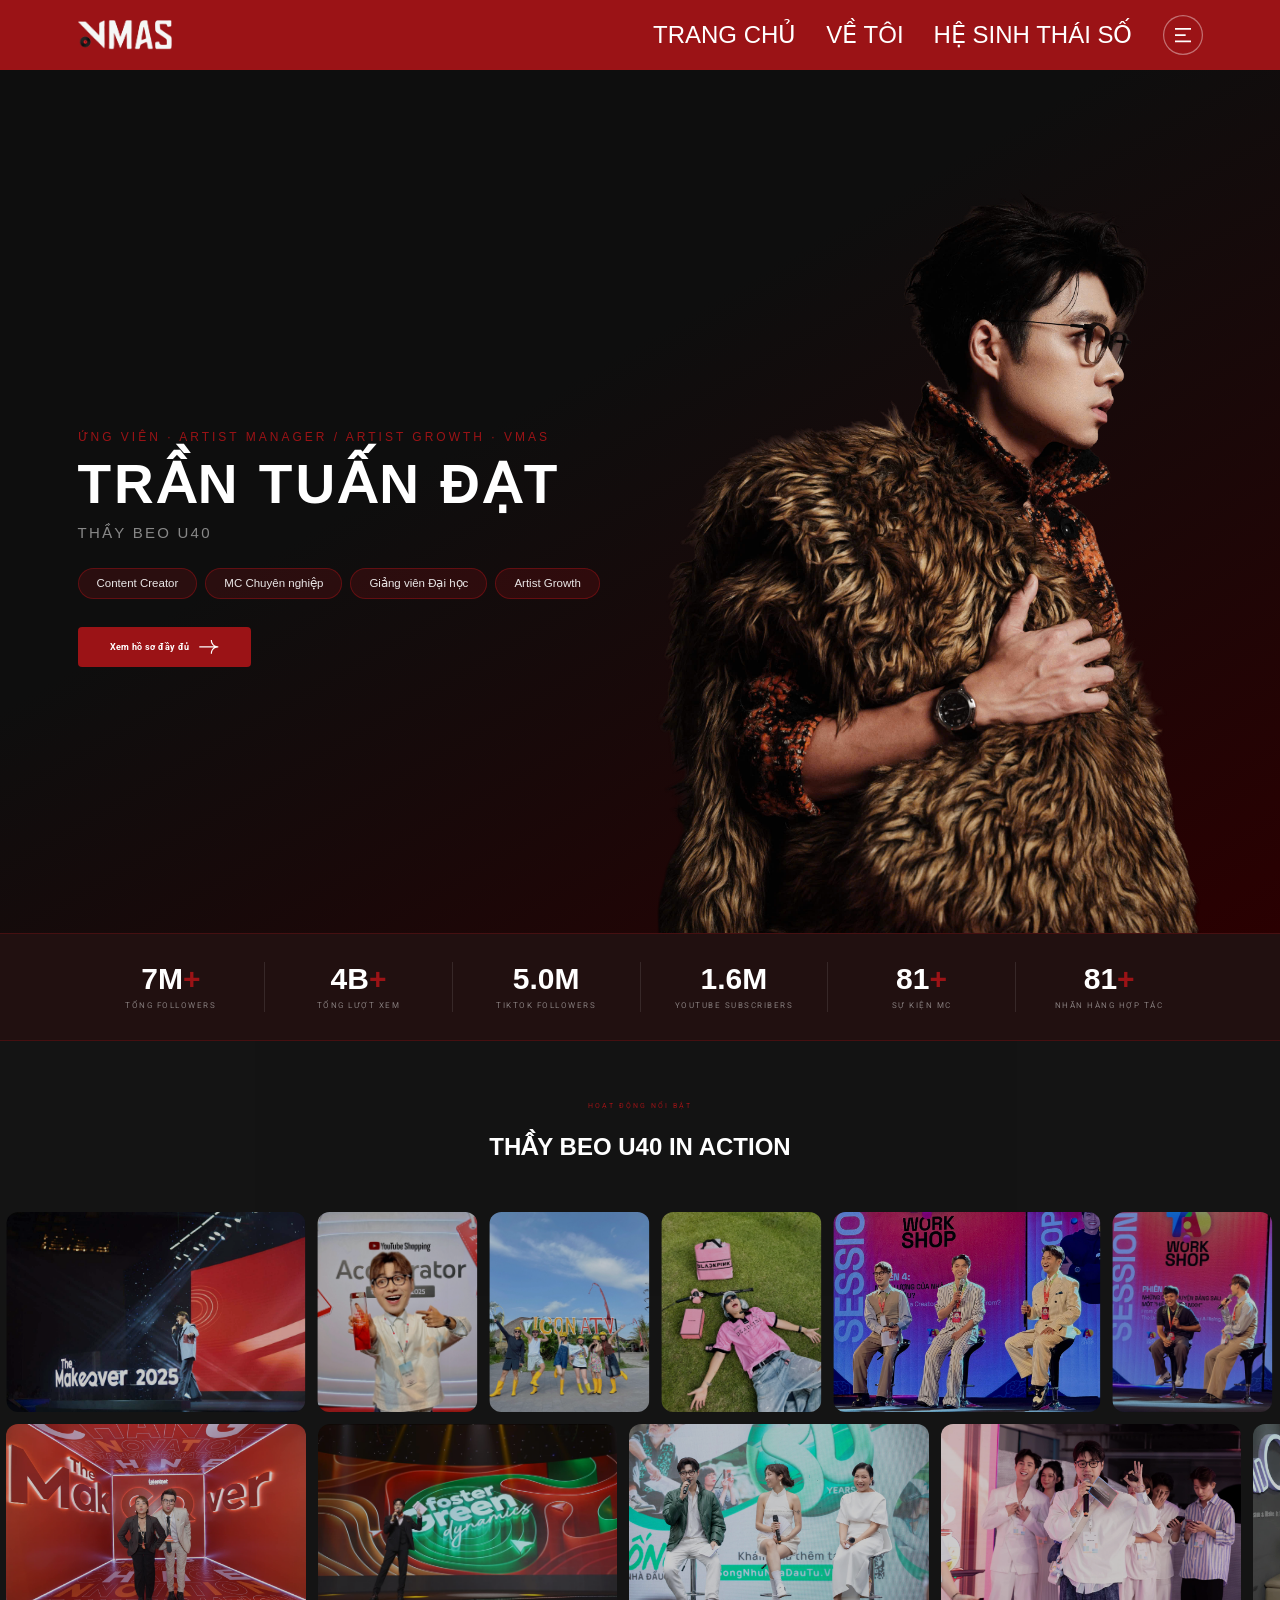
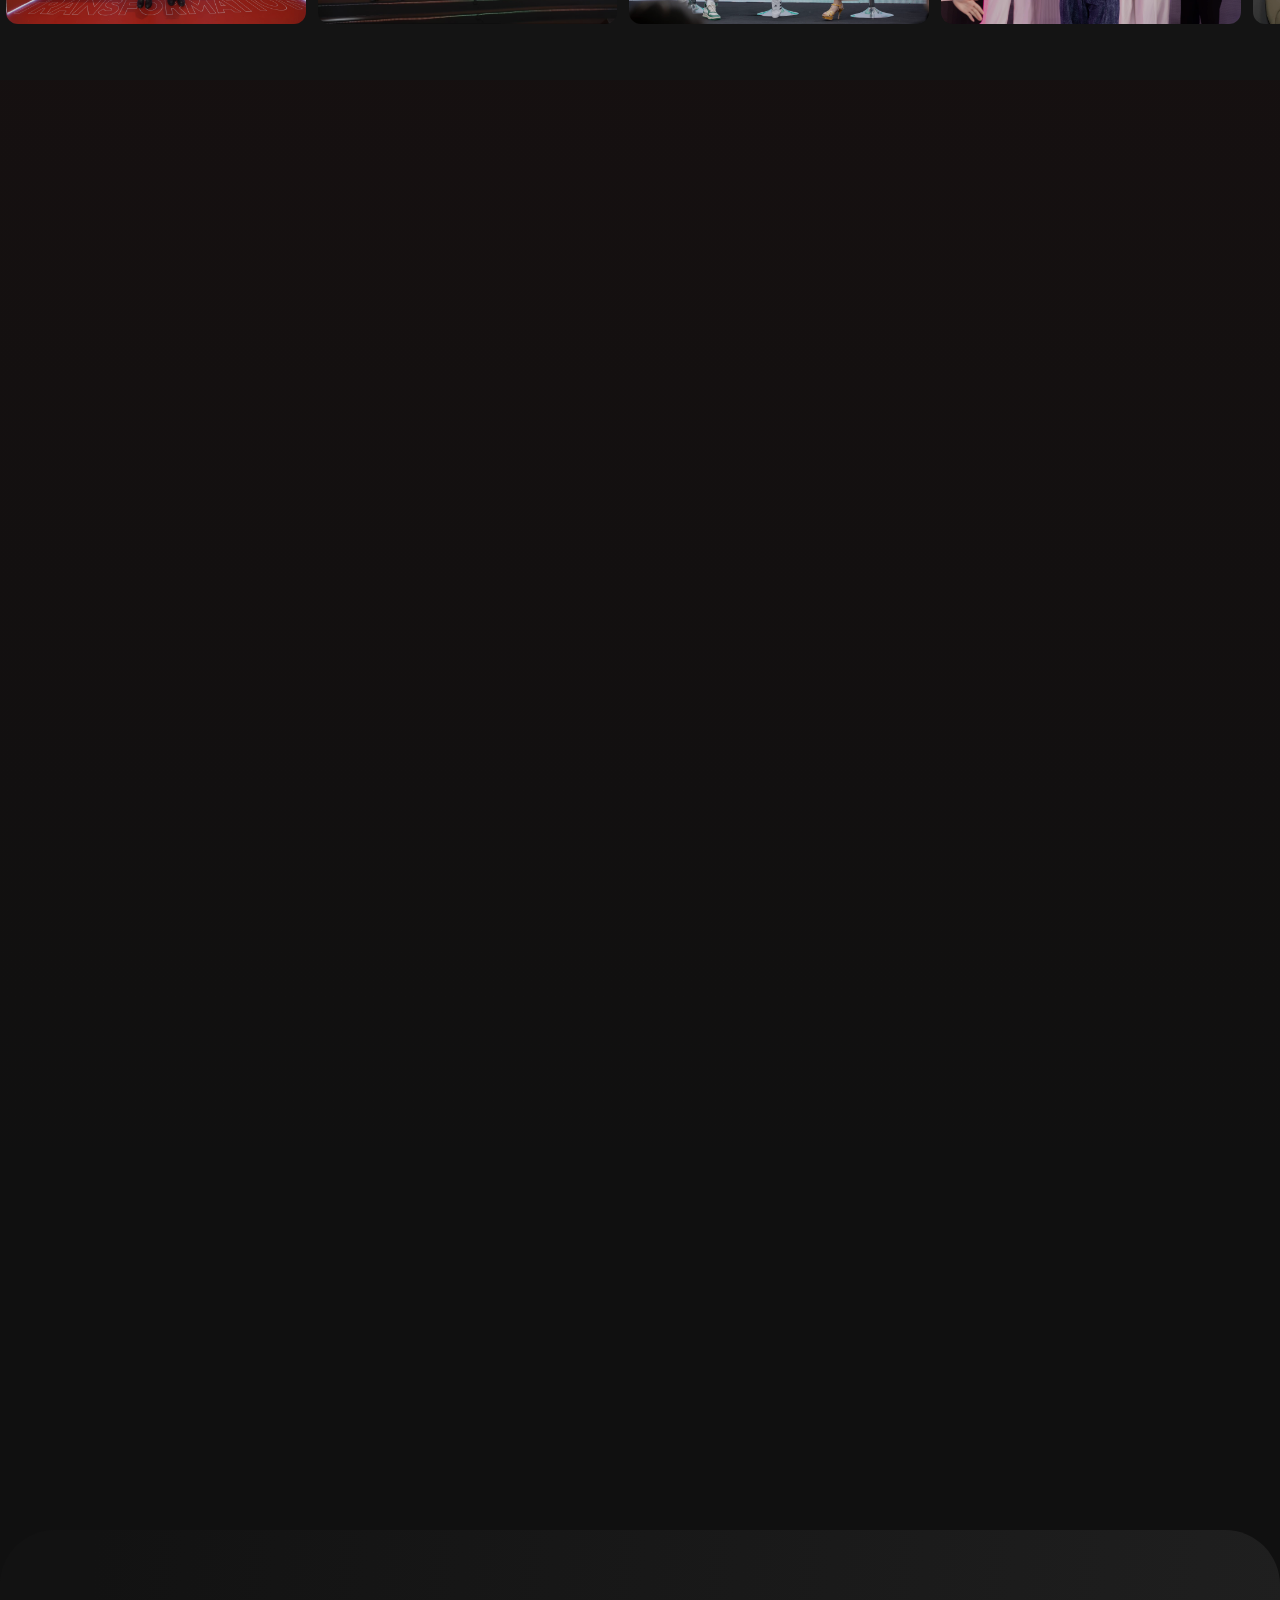
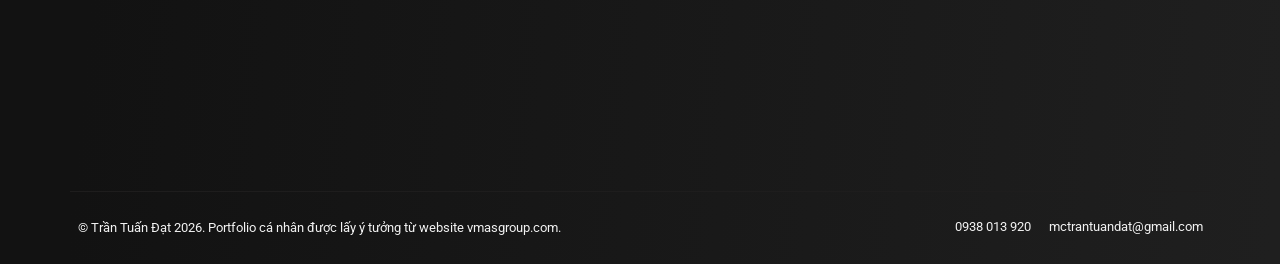
==== index.html @ 1b20b0b8 "Portfolio Thầy Beo U40 - VMAS Made-with: Cursor" ====
<!DOCTYPE html>
<html lang="vi">
<head>
    <meta charset="UTF-8">
    <meta name="viewport" content="width=device-width, initial-scale=1">
    <title>Trần Tuấn Đạt — Thầy Beo U40 | Portfolio</title>
    <meta name="description" content="Content Creator · MC · Ứng viên Artist Growth tại VMAS — 9M followers · 6B views" />
    <link rel="icon" href="assets/images/logo.png">
    <link rel="stylesheet" href="assets/css/fonts.css">
    <link rel="stylesheet" href="assets/css/bootstrap.min.css">
    <link rel="stylesheet" href="assets/css/swiper-bundle.min.css">
    <link rel="stylesheet" href="assets/css/aos.css">
    <link rel="stylesheet" href="assets/css/template-style.css">
    <link rel="stylesheet" href="assets/css/theme.css">
    <style>
        :root {
            --red: #9b1316;
            --dark: #101010;
            --white: #fff;
        }

        /* ── Loading ── */
        #loading {
            position: fixed; top: 0; left: 0; width: 100%; height: 100%;
            background: var(--dark); z-index: 9999;
            display: flex; flex-direction: column; align-items: center; justify-content: center; gap: 16px;
        }
        #loading .loading-name {
            font-family: 'Phudu', sans-serif;
            font-size: 2rem; font-weight: 900;
            color: var(--white); letter-spacing: 0.15em;
            opacity: 0.9;
        }
        #loading .loading-bar {
            width: 120px; height: 2px; background: rgba(255,255,255,0.15); border-radius: 2px; overflow: hidden;
        }
        #loading .loading-bar-fill {
            height: 100%; width: 0%; background: var(--red);
            animation: loadBar 1.8s ease forwards;
        }
        @keyframes loadBar { to { width: 100%; } }

        /* ── Hero ── */
        .hero-section {
            min-height: 100vh;
            display: flex; align-items: center;
            background: linear-gradient(160deg, #101010 55%, #1a0204 100%);
            position: relative; overflow: hidden;
            padding: 120px 0 80px;
        }
        .hero-section::before {
            content: '';
            position: absolute; top: 0; right: 0;
            width: 60%; height: 100%;
            background: radial-gradient(ellipse at 80% 50%, rgba(155,19,22,0.18) 0%, transparent 70%);
            pointer-events: none;
        }
        .hero-eyebrow {
            font-size: 0.8rem; letter-spacing: 0.3em; text-transform: uppercase;
            color: var(--red); font-weight: 600; margin-bottom: 1.5rem;
        }
        .hero-name {
            font-family: 'Phudu', sans-serif;
            font-size: clamp(3rem, 8vw, 7rem);
            font-weight: 900; line-height: 0.95;
            color: var(--white);
            margin-bottom: 1rem;
        }
        .hero-name .highlight { color: var(--red); }
        .hero-alias {
            font-size: clamp(1rem, 2.5vw, 1.5rem);
            color: rgba(255,255,255,0.5);
            font-weight: 300; letter-spacing: 0.1em;
            margin-bottom: 2rem;
        }
        .hero-tagline {
            font-size: clamp(1.1rem, 2vw, 1.4rem);
            color: rgba(255,255,255,0.85);
            font-style: italic; line-height: 1.6;
            border-left: 3px solid var(--red);
            padding-left: 1.25rem;
            margin-bottom: 2.5rem;
            max-width: 500px;
        }
        .hero-roles {
            display: flex; flex-wrap: wrap; gap: 10px; margin-bottom: 3rem;
        }
        .role-badge {
            background: rgba(155,19,22,0.2);
            border: 1px solid rgba(155,19,22,0.5);
            color: rgba(255,255,255,0.9);
            padding: 6px 18px; border-radius: 999px;
            font-size: 0.85rem; font-weight: 500;
        }
        .hero-cta {
            display: inline-flex; align-items: center; gap: 10px;
            background: var(--red); color: #fff;
            padding: 14px 36px; border-radius: 4px;
            font-weight: 700; font-size: 0.95rem;
            text-decoration: none; letter-spacing: 0.05em;
            transition: all 0.3s;
        }
        .hero-cta:hover { background: #c0191d; color: #fff; transform: translateY(-2px); }

        /* ── Stats ticker ── */
        .stats-bar {
            background: rgba(155,19,22,0.12);
            border-top: 1px solid rgba(155,19,22,0.3);
            border-bottom: 1px solid rgba(155,19,22,0.3);
            padding: 28px 0;
        }
        .stat-item { text-align: center; }
        .stat-number {
            font-family: 'Phudu', sans-serif;
            font-size: clamp(2rem, 4vw, 3rem);
            font-weight: 900; color: var(--white);
            line-height: 1;
        }
        .stat-number span { color: var(--red); }
        .stat-label {
            font-size: 0.75rem; letter-spacing: 0.2em;
            text-transform: uppercase; color: rgba(255,255,255,0.45);
            margin-top: 6px;
        }
        .stat-divider {
            width: 1px; height: 50px;
            background: rgba(255,255,255,0.1);
            align-self: center;
        }

        /* ── Section nav cards ── */
        .nav-cards-section { padding: 80px 0; }
        .nav-card {
            background: rgba(255,255,255,0.03);
            border: 1px solid rgba(255,255,255,0.08);
            border-radius: 12px; padding: 36px 28px;
            text-decoration: none; display: block;
            transition: all 0.35s;
            height: 100%;
        }
        .nav-card:hover {
            background: rgba(155,19,22,0.12);
            border-color: rgba(155,19,22,0.4);
            transform: translateY(-6px);
        }
        .nav-card-number {
            font-family: 'Phudu', sans-serif;
            font-size: 3.5rem; font-weight: 900;
            color: rgba(255,255,255,0.06); line-height: 1;
            margin-bottom: 12px;
        }
        .nav-card-title {
            font-size: 1.3rem; font-weight: 700;
            color: var(--white); margin-bottom: 8px;
        }
        .nav-card-desc {
            font-size: 0.88rem; color: rgba(255,255,255,0.45);
            line-height: 1.6; margin: 0;
        }
        .nav-card-arrow {
            margin-top: 20px;
            color: var(--red);
        }

        /* ── Philosophy teaser ── */
        .philosophy-section {
            padding: 80px 0;
            background: linear-gradient(180deg, #101010 0%, #0d0000 100%);
        }
        .philosophy-quote {
            font-family: 'Phudu', sans-serif;
            font-size: clamp(1.8rem, 4vw, 3rem);
            font-weight: 900; color: var(--white);
            line-height: 1.2; text-align: center;
        }
        .philosophy-quote .accent { color: var(--red); }
        .philosophy-sub {
            text-align: center; color: rgba(255,255,255,0.4);
            font-size: 0.9rem; letter-spacing: 0.2em;
            text-transform: uppercase; margin-top: 16px;
        }

        /* ── VMAS connection ── */
        .vmas-section {
            padding: 80px 0;
            background: linear-gradient(135deg, rgba(155,19,22,0.15) 0%, transparent 60%);
            border-top: 1px solid rgba(155,19,22,0.2);
        }
        .vmas-label {
            font-size: 0.75rem; letter-spacing: 0.3em; color: var(--red);
            text-transform: uppercase; font-weight: 600; margin-bottom: 1rem;
        }
        .vmas-heading {
            font-family: 'Phudu', sans-serif;
            font-size: clamp(1.5rem, 3vw, 2.5rem);
            font-weight: 900; color: var(--white); margin-bottom: 1.5rem;
        }
        .vmas-project-list {
            list-style: none; padding: 0; margin: 0;
        }
        .vmas-project-list li {
            padding: 12px 0;
            border-bottom: 1px solid rgba(255,255,255,0.06);
            color: rgba(255,255,255,0.75);
            font-size: 0.95rem;
            display: flex; align-items: center; gap: 12px;
        }
        .vmas-project-list li::before {
            content: '';
            width: 6px; height: 6px;
            background: var(--red); border-radius: 50%; flex-shrink: 0;
        }
        .vmas-insight {
            background: rgba(155,19,22,0.1);
            border: 1px solid rgba(155,19,22,0.25);
            border-radius: 8px; padding: 24px;
            margin-top: 24px;
        }
        .vmas-insight p { color: rgba(255,255,255,0.75); margin: 0; line-height: 1.7; }

        /* ── Platform preview ── */
        .platforms-section { padding: 80px 0; }
        .platform-row {
            display: flex; flex-wrap: wrap; gap: 16px; justify-content: center;
        }
        .platform-chip {
            background: rgba(255,255,255,0.04);
            border: 1px solid rgba(255,255,255,0.1);
            border-radius: 999px; padding: 10px 24px;
            display: flex; align-items: center; gap: 10px;
            transition: all 0.3s;
            text-decoration: none; color: inherit;
        }
        .platform-chip:hover {
            background: rgba(155,19,22,0.15);
            border-color: rgba(155,19,22,0.4);
        }
        .platform-chip-name {
            font-size: 0.85rem; color: rgba(255,255,255,0.6);
            text-transform: uppercase; letter-spacing: 0.1em;
        }
        .platform-chip-num {
            font-family: 'Phudu', sans-serif;
            font-size: 1.1rem; font-weight: 900; color: var(--white);
        }
        /* Social icons — nền đỏ luôn, logo trắng rõ */
        .social-media--link,
        a.social-media--link {
            background: #9b1316 !important;
            color: #fff !important;
            border-color: rgba(155,19,22,0.6) !important;
        }
        .social-media--link svg,
        .social-media--link path {
            fill: #fff !important;
        }
        .social-media--link:hover {
            background: #c0191d !important;
            border-color: #c0191d !important;
        }
    </style>
</head>
<body class="wp-theme-vmas" data-aos-easing="ease-out-back" data-aos-delay="0">

<div id="loading">
    <div class="loading-name">THẦY BEO U40</div>
    <div class="loading-bar"><div class="loading-bar-fill"></div></div>
</div>

<div id="homepage">

<!-- NAVIGATION -->
<header class="navbar-area position-relative">
<div class="nav-container lh-2">
    <div class="container">
        <div class="d-flex align-items-center justify-content-between pt-lg-2 pb-lg-2 pt-0 pb-0">
            <a class="main-logo me-lg-5 flex-shrink-0" href="index.html">
                <img src="assets/images/logo.png" alt="VMAS" style="height:30px;object-fit:contain;">
            </a>
            <div class="nav-right-part nav-right-part-desktop d-inline-flex align-item-center ps-md-5 ps-3">
                <nav class="navbar-nav m-auto d-lg-inline-block d-none">
                    <ul id="main-menu" class="main-menu d-flex">
                        <li class="menu-item current-menu-item"><a href="index.html" aria-current="page">Trang chủ</a></li>
                        <li class="menu-item"><a href="ve-toi.html">Về tôi</a></li>
                        <li class="menu-item"><a href="he-sinh-thai.html">Hệ sinh thái số</a></li>
                    </ul>
                </nav>
                <button id="navigation-button" class="menu-button menu menu-btn border-0 bg-transparent">
                    <svg xmlns="http://www.w3.org/2000/svg" width="16" height="15" viewBox="0 0 16 15" fill="none"><path d="M0 0H16V1.77778H0V0ZM0 6.22222H10.6667V8H0V6.22222ZM0 12.4444H16V14.2222H0V12.4444Z" fill="#fff"/></svg>
                </button>
            </div>
        </div>
    </div>
</div>
<div id="sidebar-menu" class="popup_mobile_menu">
    <div class="menu">
        <div class="menu__top">
            <div class="menu_header d-flex align-items-center justify-content-between">
                <div class="logo"><a class="main-logo" href="index.html"><img src="assets/images/logo.png" alt="VMAS" style="height:28px;object-fit:contain;"></a></div>
                <div class="close_button d-flex align-items-center justify-content-center">
                    <button class="close"><svg xmlns="http://www.w3.org/2000/svg" width="20" height="20" viewBox="0 0 24 24" fill="none" stroke="currentColor" stroke-width="2" stroke-linecap="round" stroke-linejoin="round"><line x1="18" y1="6" x2="6" y2="18"/><line x1="6" y1="6" x2="18" y2="18"/></svg></button>
                </div>
            </div>
        </div>
        <div class="menu__content mobile_menu_nav">
            <div class="d-flex align-items-center justify-content-center">
                <div class="container">
                    <div class="row d-flex flex-column-reverse flex-lg-row">
                        <div class="col-lg-4 col-md-6 col-sm-12">
                            <ul class="menu-address">
                                <li>LIÊN HỆ<ul class="sub-menu"><li class="address">TP. Hồ Chí Minh, Việt Nam</li></ul></li>
                                <li>EMAIL<ul class="sub-menu"><li class="email">mctrantuandat@gmail.com</li></ul></li>
                                <li>HOTLINE<ul class="sub-menu"><li class="hotline">0938 013 920</li></ul></li>
                                <li>MẠNG XÃ HỘI<ul class="sub-menu"><li>
                                    <ul class="social-media mt-3">
                                        <li class="social-media--item"><a href="https://www.tiktok.com/@thaybeou40" target="_blank" rel="noopener" class="social-media--link"><svg xmlns="http://www.w3.org/2000/svg" width="14" height="16" viewBox="0 0 14 16" fill="none"><path d="M10.0452 5.27725V10.6445C10.0452 13.3004 7.81249 15.4534 5.0582 15.4534C2.30396 15.4534 0.0711975 13.3004 0.0711975 10.6445C0.0711975 7.98853 2.30396 5.83555 5.0582 5.83555C5.45433 5.83555 5.83963 5.88008 6.20905 5.96423V8.30422C5.86027 8.14442 5.47005 8.05504 5.0582 8.05504C3.57514 8.05504 2.37289 9.21436 2.37289 10.6445C2.37289 12.0745 3.57514 13.2339 5.0582 13.2339C6.54126 13.2339 7.74351 12.0745 7.74351 10.6445V0.656738H10.0452C10.0452 2.69972 11.7627 4.35589 13.8814 4.35589V6.57538C12.4298 6.57538 11.096 6.08952 10.0452 5.27725Z" fill="currentColor"/></svg></a></li>
                                        <li class="social-media--item"><a href="https://www.youtube.com/@thaybeou4011" target="_blank" rel="noopener" class="social-media--link"><svg xmlns="http://www.w3.org/2000/svg" width="19" height="16" viewBox="0 0 24 24" fill="currentColor"><path d="M23.498 6.186a3.016 3.016 0 0 0-2.122-2.136C19.505 3.545 12 3.545 12 3.545s-7.505 0-9.377.505A3.017 3.017 0 0 0 .502 6.186C0 8.07 0 12 0 12s0 3.93.502 5.814a3.016 3.016 0 0 0 2.122 2.136c1.871.505 9.376.505 9.376.505s7.505 0 9.377-.505a3.015 3.015 0 0 0 2.122-2.136C24 15.93 24 12 24 12s0-3.93-.502-5.814zM9.545 15.568V8.432L15.818 12l-6.273 3.568z"/></svg></a></li>
                                        <li class="social-media--item"><a href="https://www.facebook.com/thaybeou40" target="_blank" rel="noopener" class="social-media--link"><svg xmlns="http://www.w3.org/2000/svg" width="8" height="16" viewBox="0 0 8 16" fill="none"><path d="M5.33899 9.16479H7.21792L7.9695 6.20547H5.33899V4.72581C5.33899 3.96424 5.33899 3.24615 6.84214 3.24615H7.9695V0.760389C7.72471 0.728391 6.7993 0.656738 5.82217 0.656738C3.78203 0.656738 2.33269 1.88253 2.33269 4.13373V6.20547H0.0779705V9.16479H2.33269V15.4534H5.33899V9.16479Z" fill="currentColor"/></svg></a></li>
                                    </ul>
                                </li></ul></li>
                            </ul>
                        </div>
                        <div class="col-lg-1"></div>
                        <div class="col-lg-7 col-md-6 col-sm-12">
                            <ul id="left-menu">
                                <li class="menu-item current-menu-item"><a href="index.html" aria-current="page">Trang chủ</a></li>
                                <li class="menu-item"><a href="ve-toi.html">Về tôi</a></li>
                                <li class="menu-item"><a href="he-sinh-thai.html">Hệ sinh thái số</a></li>
                            </ul>
                        </div>
                    </div>
                </div>
            </div>
        </div>
    </div>
</div>
</header>

<!-- PAGE BANNER + HERO -->
<style>
/* ── HERO: Desktop (≥992px) — 2 cột, ảnh bên phải ── */
.hero-wrap {
    position: relative;
    min-height: 92vh;
    display: flex;
    align-items: center;
    overflow: hidden;
    padding: 90px 0 0;
    background: linear-gradient(150deg, #0e0e0e 40%, #2a0001 100%);
}
.hero-photo-col {
    position: relative;
    display: flex;
    align-items: flex-end;
    justify-content: flex-end;
    align-self: stretch;
    overflow: visible;
}
.hero-photo-col .hero-img-desktop {
    width: 110%;
    max-width: 580px;
    max-height: 88vh;
    object-fit: contain;
    object-position: right bottom;
    margin-right: -30px;
    display: block;
    mix-blend-mode: lighten;
}

/* ── HERO: Mobile/Tablet (< 992px) — ảnh full-width làm bg, text đè ── */
.hero-mobile-bg { display: none; }

@media (max-width: 991px) {
    .hero-wrap {
        min-height: auto;
        padding: 0;
        display: block;
        background: #0e0e0e;
    }
    /* ảnh full-width làm section nền */
    .hero-mobile-bg {
        display: block;
        position: relative;
        width: 100%;
        overflow: hidden;
    }
    .hero-mobile-bg img {
        width: 100%;
        height: 65vw;
        min-height: 260px;
        max-height: 420px;
        object-fit: cover;
        object-position: center top;
        display: block;
        mix-blend-mode: lighten;
    }
    /* gradient fade đáy ảnh blend xuống text */
    .hero-mobile-bg::after {
        content: '';
        position: absolute;
        bottom: 0; left: 0; right: 0;
        height: 50%;
        background: linear-gradient(to top, #0e0e0e 0%, transparent 100%);
        pointer-events: none;
    }
    /* ẩn layout 2 cột desktop */
    .hero-photo-col { display: none !important; }
    /* text block mobile */
    .hero-text-mobile {
        padding: 20px 20px 36px;
        background: #0e0e0e;
        margin-top: -2px;
    }
}
@media (min-width: 992px) {
    .hero-text-mobile { display: none; }
}
</style>

<div class="hero-wrap">
    <!-- ── MOBILE: ảnh full-width + text dưới ── -->
    <div class="hero-mobile-bg">
        <img src="assets/images/thaybeou40.png" alt="Thầy Beo U40"
             onerror="this.onerror=null;this.style.display='none';">
    </div>
    <div class="hero-text-mobile">
        <p style="font-family:'Phudu',sans-serif;font-size:clamp(0.95rem,2.5vw,1.15rem);letter-spacing:0.25em;color:#9b1316;text-transform:uppercase;margin-bottom:8px;">Ứng viên · Artist Manager / Artist Growth · VMAS</p>
        <h1 style="font-family:'Phudu',sans-serif;font-size:clamp(2rem,9vw,3rem);font-weight:900;color:#fff;line-height:0.95;margin-bottom:8px;">TRẦN TUẤN ĐẠT</h1>
        <p style="font-family:'Phudu',sans-serif;color:rgba(255,255,255,0.5);font-size:clamp(1rem,2.5vw,1.2rem);letter-spacing:0.15em;margin-bottom:18px;">THẦY BEO U40</p>
        <div style="display:flex;flex-wrap:wrap;gap:7px;margin-bottom:20px;">
            <span style="font-family:'Phudu',sans-serif;background:rgba(155,19,22,0.2);border:1px solid rgba(155,19,22,0.5);color:rgba(255,255,255,0.9);padding:6px 16px;border-radius:999px;font-size:clamp(0.95rem,2vw,1.1rem);">Content Creator</span>
            <span style="font-family:'Phudu',sans-serif;background:rgba(155,19,22,0.2);border:1px solid rgba(155,19,22,0.5);color:rgba(255,255,255,0.9);padding:6px 16px;border-radius:999px;font-size:clamp(0.95rem,2vw,1.1rem);">MC Chuyên nghiệp</span>
            <span style="font-family:'Phudu',sans-serif;background:rgba(155,19,22,0.2);border:1px solid rgba(155,19,22,0.5);color:rgba(255,255,255,0.9);padding:6px 16px;border-radius:999px;font-size:clamp(0.95rem,2vw,1.1rem);">Giảng viên ĐH</span>
            <span style="font-family:'Phudu',sans-serif;background:rgba(155,19,22,0.2);border:1px solid rgba(155,19,22,0.5);color:rgba(255,255,255,0.9);padding:6px 16px;border-radius:999px;font-size:clamp(0.95rem,2vw,1.1rem);">Artist Growth</span>
        </div>
        <a href="ve-toi.html" style="display:inline-flex;align-items:center;gap:8px;background:#9b1316;color:#fff;padding:12px 26px;border-radius:4px;font-weight:700;font-size:0.88rem;text-decoration:none;">
            Xem hồ sơ
            <svg xmlns="http://www.w3.org/2000/svg" width="16" height="12" viewBox="0 0 25 18" fill="none"><path fill-rule="evenodd" clip-rule="evenodd" d="M16.3368 0.763844V0H14.8091V0.763844C14.8091 3.66421 16.4166 6.45372 18.8361 8.10623H0V9.63392H18.8362C16.4166 11.2864 14.8091 14.0759 14.8091 16.9763V17.7401H16.3368V16.9763C16.3368 13.2214 19.6689 9.64694 23.6575 9.63396H24.4431V8.10623H23.65C19.6648 8.0888 16.3368 4.51646 16.3368 0.763844Z" fill="currentColor"/></svg>
        </a>
    </div>

    <!-- ── DESKTOP: 2 cột ── -->
    <div class="container position-relative d-none d-lg-block" style="z-index:1;">
        <div class="row align-items-center g-0">
            <div class="col-lg-6">
                <p style="font-family:'Phudu',sans-serif;font-size:clamp(1rem,1.5vw,1.2rem);letter-spacing:0.25em;color:#9b1316;text-transform:uppercase;margin-bottom:12px;" data-aos="fade-up" data-aos-delay="80">Ứng viên · Artist Manager / Artist Growth · VMAS</p>
                <h1 class="title-main" style="font-size:clamp(3rem,5.5vw,5.5rem);line-height:0.93;margin-bottom:10px;" data-aos="fade-up" data-aos-delay="120">TRẦN TUẤN ĐẠT</h1>
                <p style="font-family:'Phudu',sans-serif;font-size:clamp(1.2rem,1.8vw,1.5rem);color:rgba(255,255,255,0.5);letter-spacing:0.15em;margin-bottom:22px;" data-aos="fade-up" data-aos-delay="160">THẦY BEO U40</p>
                <div style="display:flex;flex-wrap:wrap;gap:8px;margin-bottom:28px;" data-aos="fade-up" data-aos-delay="240">
                    <span style="font-family:'Phudu',sans-serif;background:rgba(155,19,22,0.2);border:1px solid rgba(155,19,22,0.5);color:rgba(255,255,255,0.9);padding:6px 18px;border-radius:999px;font-size:clamp(1rem,1.5vw,1.15rem);">Content Creator</span>
                    <span style="font-family:'Phudu',sans-serif;background:rgba(155,19,22,0.2);border:1px solid rgba(155,19,22,0.5);color:rgba(255,255,255,0.9);padding:6px 18px;border-radius:999px;font-size:clamp(1rem,1.5vw,1.15rem);">MC Chuyên nghiệp</span>
                    <span style="font-family:'Phudu',sans-serif;background:rgba(155,19,22,0.2);border:1px solid rgba(155,19,22,0.5);color:rgba(255,255,255,0.9);padding:6px 18px;border-radius:999px;font-size:clamp(1rem,1.5vw,1.15rem);">Giảng viên Đại học</span>
                    <span style="font-family:'Phudu',sans-serif;background:rgba(155,19,22,0.2);border:1px solid rgba(155,19,22,0.5);color:rgba(255,255,255,0.9);padding:6px 18px;border-radius:999px;font-size:clamp(1rem,1.5vw,1.15rem);">Artist Growth</span>
                </div>
                <div style="display:flex;align-items:center;gap:16px;flex-wrap:wrap;" data-aos="fade-up" data-aos-delay="280">
                    <a href="ve-toi.html" style="display:inline-flex;align-items:center;gap:10px;background:#9b1316;color:#fff;padding:13px 32px;border-radius:4px;font-weight:700;font-size:0.92rem;text-decoration:none;letter-spacing:0.04em;">
                        Xem hồ sơ đầy đủ
                        <svg xmlns="http://www.w3.org/2000/svg" width="20" height="14" viewBox="0 0 25 18" fill="none"><path fill-rule="evenodd" clip-rule="evenodd" d="M16.3368 0.763844V0H14.8091V0.763844C14.8091 3.66421 16.4166 6.45372 18.8361 8.10623H0V9.63392H18.8362C16.4166 11.2864 14.8091 14.0759 14.8091 16.9763V17.7401H16.3368V16.9763C16.3368 13.2214 19.6689 9.64694 23.6575 9.63396H24.4431V8.10623H23.65C19.6648 8.0888 16.3368 4.51646 16.3368 0.763844Z" fill="currentColor"/></svg>
                    </a>
                </div>
            </div>
            <div class="col-lg-6 hero-photo-col" data-aos="fade-left" data-aos-delay="150">
                <img class="hero-img-desktop" src="assets/images/thaybeou40.png" alt="Thầy Beo U40"
                     onerror="this.onerror=null;this.style.opacity='0';">
            </div>
        </div>
    </div>
</div>

<!-- STATS BAR -->
<div class="stats-bar">
    <div class="container">
        <div class="row g-0 d-flex align-items-center justify-content-center">
            <div class="col stat-item" data-aos="fade-up" data-aos-delay="0">
                <div class="stat-number" data-count="9" data-suffix="M" data-plus="true">0M<span>+</span></div>
                <div class="stat-label">Tổng Followers</div>
            </div>
            <div class="stat-divider d-none d-md-block"></div>
            <div class="col stat-item" data-aos="fade-up" data-aos-delay="100">
                <div class="stat-number" data-count="6" data-suffix="B" data-plus="true">0B<span>+</span></div>
                <div class="stat-label">Tổng Lượt Xem</div>
            </div>
            <div class="stat-divider d-none d-md-block"></div>
            <div class="col stat-item" data-aos="fade-up" data-aos-delay="200">
                <div class="stat-number" data-count="6.1" data-suffix="M" data-decimal="1">0M</div>
                <div class="stat-label">TikTok Followers</div>
            </div>
            <div class="stat-divider d-none d-md-block"></div>
            <div class="col stat-item" data-aos="fade-up" data-aos-delay="300">
                <div class="stat-number" data-count="1.9" data-suffix="M" data-decimal="1">0M</div>
                <div class="stat-label">YouTube Subscribers</div>
            </div>
            <div class="stat-divider d-none d-md-block"></div>
            <div class="col stat-item" data-aos="fade-up" data-aos-delay="400">
                <div class="stat-number" data-count="100" data-suffix="" data-plus="true">0<span>+</span></div>
                <div class="stat-label">Sự Kiện MC</div>
            </div>
            <div class="stat-divider d-none d-md-block"></div>
            <div class="col stat-item" data-aos="fade-up" data-aos-delay="500">
                <div class="stat-number" data-count="100" data-suffix="" data-plus="true">0<span>+</span></div>
                <div class="stat-label">Nhãn Hàng Hợp Tác</div>
            </div>
        </div>
    </div>
</div>

<!-- HOẠT ĐỘNG NỔI BẬT — 2 hàng ảnh chạy ngược chiều -->
<style>
.activity-gallery {
    padding: 60px 0 50px;
    overflow: hidden;
    background: rgba(255,255,255,0.015);
}
.activity-gallery .section-label {
    font-size: 0.68rem;
    letter-spacing: 0.3em;
    color: #9b1316;
    text-transform: uppercase;
    text-align: center;
    margin-bottom: 6px;
}
.activity-gallery .section-title {
    font-family: 'Phudu', sans-serif;
    font-size: clamp(1.6rem, 4vw, 2.4rem);
    font-weight: 800;
    color: #fff;
    text-align: center;
    margin-bottom: 32px;
}
.activity-row { padding: 6px 0; }
.activity-img-slide {
    width: auto !important;
    padding: 0 6px;
}
.activity-img-slide img {
    height: 200px;
    width: auto;
    min-width: 160px;
    max-width: 360px;
    object-fit: cover;
    border-radius: 12px;
    display: block;
    transition: transform 0.4s ease, filter 0.4s ease;
    filter: brightness(0.8);
}
.activity-img-slide:hover img {
    transform: scale(1.04);
    filter: brightness(1);
}
@media (max-width: 767px) {
    .activity-img-slide img {
        height: 140px;
        min-width: 120px;
        max-width: 260px;
    }
}
@media (max-width: 475px) {
    .activity-img-slide img {
        height: 110px;
        min-width: 100px;
        max-width: 200px;
    }
}
</style>

<div class="activity-gallery" data-aos="fade-up">
    <p class="section-label">Hoạt động nổi bật</p>
    <h2 class="section-title">Thầy Beo U40 In Action</h2>

    <!-- Row 1: chạy sang trái -->
    <div class="swiper activity-row-1 activity-row">
        <div class="swiper-wrapper">
            <div class="swiper-slide activity-img-slide"><img src="assets/images/noi-bat/001.jpg" alt="Hoạt động 1"></div>
            <div class="swiper-slide activity-img-slide"><img src="assets/images/noi-bat/002.jpg" alt="Hoạt động 2"></div>
            <div class="swiper-slide activity-img-slide"><img src="assets/images/noi-bat/003.jpg" alt="Hoạt động 3"></div>
            <div class="swiper-slide activity-img-slide"><img src="assets/images/noi-bat/004.jpg" alt="Hoạt động 4"></div>
            <div class="swiper-slide activity-img-slide"><img src="assets/images/noi-bat/005.jpg" alt="Hoạt động 5"></div>
            <div class="swiper-slide activity-img-slide"><img src="assets/images/noi-bat/006.jpg" alt="Hoạt động 6"></div>
            <div class="swiper-slide activity-img-slide"><img src="assets/images/noi-bat/007.jpg" alt="Hoạt động 7"></div>
            <div class="swiper-slide activity-img-slide"><img src="assets/images/noi-bat/008.jpg" alt="Hoạt động 8"></div>
            <div class="swiper-slide activity-img-slide"><img src="assets/images/noi-bat/009.jpg" alt="Hoạt động 9"></div>
            <div class="swiper-slide activity-img-slide"><img src="assets/images/noi-bat/010.jpg" alt="Hoạt động 10"></div>
            <div class="swiper-slide activity-img-slide"><img src="assets/images/noi-bat/011.jpg" alt="Hoạt động 11"></div>
            <div class="swiper-slide activity-img-slide"><img src="assets/images/noi-bat/012.jpg" alt="Hoạt động 12"></div>
            <div class="swiper-slide activity-img-slide"><img src="assets/images/noi-bat/013.jpg" alt="Hoạt động 13"></div>
            <div class="swiper-slide activity-img-slide"><img src="assets/images/noi-bat/014.jpg" alt="Hoạt động 14"></div>
            <div class="swiper-slide activity-img-slide"><img src="assets/images/noi-bat/015.jpg" alt="Hoạt động 15"></div>
            <div class="swiper-slide activity-img-slide"><img src="assets/images/noi-bat/016.jpg" alt="Hoạt động 16"></div>
            <div class="swiper-slide activity-img-slide"><img src="assets/images/noi-bat/017.jpg" alt="Hoạt động 17"></div>
            <div class="swiper-slide activity-img-slide"><img src="assets/images/noi-bat/018.jpg" alt="Hoạt động 18"></div>
            <div class="swiper-slide activity-img-slide"><img src="assets/images/noi-bat/019.jpg" alt="Hoạt động 19"></div>
        </div>
    </div>

    <!-- Row 2: chạy sang phải (ngược chiều) -->
    <div class="swiper activity-row-2 activity-row">
        <div class="swiper-wrapper">
            <div class="swiper-slide activity-img-slide"><img src="assets/images/noi-bat/020.jpg" alt="Hoạt động 20"></div>
            <div class="swiper-slide activity-img-slide"><img src="assets/images/noi-bat/021.jpg" alt="Hoạt động 21"></div>
            <div class="swiper-slide activity-img-slide"><img src="assets/images/noi-bat/022.jpg" alt="Hoạt động 22"></div>
            <div class="swiper-slide activity-img-slide"><img src="assets/images/noi-bat/023.jpg" alt="Hoạt động 23"></div>
            <div class="swiper-slide activity-img-slide"><img src="assets/images/noi-bat/024.jpg" alt="Hoạt động 24"></div>
            <div class="swiper-slide activity-img-slide"><img src="assets/images/noi-bat/025.jpg" alt="Hoạt động 25"></div>
            <div class="swiper-slide activity-img-slide"><img src="assets/images/noi-bat/026.jpg" alt="Hoạt động 26"></div>
            <div class="swiper-slide activity-img-slide"><img src="assets/images/noi-bat/027.jpg" alt="Hoạt động 27"></div>
            <div class="swiper-slide activity-img-slide"><img src="assets/images/noi-bat/028.jpg" alt="Hoạt động 28"></div>
            <div class="swiper-slide activity-img-slide"><img src="assets/images/noi-bat/029.jpg" alt="Hoạt động 29"></div>
            <div class="swiper-slide activity-img-slide"><img src="assets/images/noi-bat/030.jpg" alt="Hoạt động 30"></div>
            <div class="swiper-slide activity-img-slide"><img src="assets/images/noi-bat/031.jpg" alt="Hoạt động 31"></div>
            <div class="swiper-slide activity-img-slide"><img src="assets/images/noi-bat/032.jpg" alt="Hoạt động 32"></div>
            <div class="swiper-slide activity-img-slide"><img src="assets/images/noi-bat/033.jpg" alt="Hoạt động 33"></div>
            <div class="swiper-slide activity-img-slide"><img src="assets/images/noi-bat/034.jpg" alt="Hoạt động 34"></div>
            <div class="swiper-slide activity-img-slide"><img src="assets/images/noi-bat/035.jpg" alt="Hoạt động 35"></div>
            <div class="swiper-slide activity-img-slide"><img src="assets/images/noi-bat/036.jpg" alt="Hoạt động 36"></div>
            <div class="swiper-slide activity-img-slide"><img src="assets/images/noi-bat/037.jpg" alt="Hoạt động 37"></div>
        </div>
    </div>
</div>

<!-- VMAS CONNECTION — Visual Gallery -->
<style>
.vmas-visual {
    padding: 80px 0 60px;
    background: linear-gradient(180deg, rgba(155,19,22,0.04) 0%, transparent 100%);
}
.vmas-visual .section-label {
    font-size: 0.68rem; letter-spacing: 0.3em; color: #9b1316;
    text-transform: uppercase; text-align: center; margin-bottom: 6px;
}
.vmas-visual .section-title {
    font-family: 'Phudu', sans-serif;
    font-size: clamp(1.6rem, 4vw, 2.6rem);
    font-weight: 800; color: #fff;
    text-align: center; margin-bottom: 10px;
}
.vmas-visual .section-desc {
    max-width: 680px; margin: 0 auto 40px;
    text-align: center; color: rgba(255,255,255,0.55);
    font-size: 0.95rem; line-height: 1.7; font-style: italic;
}

/* Project cards */
.vmas-project-card {
    position: relative; border-radius: 16px; overflow: hidden;
    background: rgba(255,255,255,0.03);
    border: 1px solid rgba(255,255,255,0.06);
    transition: all 0.4s ease;
    height: 100%;
}
.vmas-project-card:hover {
    border-color: rgba(155,19,22,0.3);
    transform: translateY(-4px);
    box-shadow: 0 20px 60px rgba(0,0,0,0.4);
}
.vmas-project-card .card-media {
    position: relative; overflow: hidden;
    aspect-ratio: 16/10;
}
.vmas-project-card .card-media img {
    width: 100%; height: 100%; object-fit: cover;
    transition: transform 0.6s ease;
    filter: brightness(0.85);
}
.vmas-project-card:hover .card-media img {
    transform: scale(1.06);
    filter: brightness(1);
}
.vmas-project-card .card-media .media-overlay {
    position: absolute; inset: 0;
    background: linear-gradient(to top, rgba(0,0,0,0.8) 0%, transparent 50%);
    pointer-events: none;
}
.vmas-project-card .card-body {
    padding: 18px 20px 20px;
}
.vmas-project-card .card-role {
    font-size: 0.65rem; letter-spacing: 0.2em;
    color: #9b1316; text-transform: uppercase;
    margin-bottom: 6px;
}
.vmas-project-card .card-title {
    font-family: 'Phudu', sans-serif;
    font-size: 1.15rem; font-weight: 700;
    color: #fff; margin-bottom: 6px;
}
.vmas-project-card .card-desc {
    font-size: 0.82rem; color: rgba(255,255,255,0.45);
    line-height: 1.5;
}

/* Featured project — big card with gallery */
.vmas-featured { margin-bottom: 28px; }
.vmas-featured .card-media { aspect-ratio: 21/9; }
.vmas-featured .vmas-gallery-strip {
    display: flex; gap: 6px; padding: 6px 6px 0;
    overflow-x: auto; scrollbar-width: thin;
    scrollbar-color: rgba(155,19,22,0.3) transparent;
}
.vmas-featured .vmas-gallery-strip::-webkit-scrollbar { height: 4px; }
.vmas-featured .vmas-gallery-strip::-webkit-scrollbar-track { background: transparent; }
.vmas-featured .vmas-gallery-strip::-webkit-scrollbar-thumb { background: rgba(155,19,22,0.4); border-radius: 2px; }
.vmas-featured .gallery-thumb {
    flex-shrink: 0;
    width: 100px; height: 66px;
    border-radius: 8px; overflow: hidden;
    cursor: pointer; border: 2px solid transparent;
    transition: border-color 0.3s;
}
.vmas-featured .gallery-thumb.active,
.vmas-featured .gallery-thumb:hover {
    border-color: #9b1316;
}
.vmas-featured .gallery-thumb img {
    width: 100%; height: 100%; object-fit: cover;
}

/* Stats row */
.vmas-stats-row {
    display: flex; gap: 16px; justify-content: center;
    flex-wrap: wrap; margin-top: 40px;
}
.vmas-stat-chip {
    border: 1px solid rgba(155,19,22,0.3);
    border-radius: 10px; padding: 16px 28px;
    text-align: center; min-width: 130px;
    background: rgba(155,19,22,0.04);
    transition: all 0.3s;
}
.vmas-stat-chip:hover {
    background: rgba(155,19,22,0.1);
    border-color: rgba(155,19,22,0.5);
}
.vmas-stat-chip .num {
    font-family: 'Phudu', sans-serif;
    font-size: 1.8rem; font-weight: 900; color: #fff;
}
.vmas-stat-chip .lbl {
    font-size: 0.65rem; color: rgba(255,255,255,0.4);
    letter-spacing: 0.12em; text-transform: uppercase;
    margin-top: 2px;
}
@media (max-width: 575px) {
    .vmas-featured .gallery-thumb { width: 76px; height: 50px; }
    .vmas-stat-chip { padding: 12px 18px; min-width: 100px; }
    .vmas-stat-chip .num { font-size: 1.4rem; }
}
</style>

<section class="vmas-visual" id="vmas-connection">
    <div class="container">
        <p class="section-label" data-aos="fade-up">Kết nối với VMAS</p>
        <h2 class="section-title" data-aos="fade-up" data-aos-delay="50">Tôi đã đồng hành cùng VMAS từ trước</h2>
        <p class="section-desc" data-aos="fade-up" data-aos-delay="100">Đây không phải lần đầu tôi đứng cùng sân khấu với các nghệ sĩ VMAS — đây là bước tiếp theo để tạo ra tác động sâu hơn, từ phía sau sân khấu.</p>

        <!-- ① FEATURED: Vũ Trụ Cò Bay — full 12 ảnh -->
        <div class="vmas-featured" data-aos="fade-up" data-aos-delay="150">
            <div class="vmas-project-card">
                <div class="card-media">
                    <img id="vtcb-main" src="assets/images/du-an-cung-vmas/vu-tru-co-bay/001.jpg" alt="Vũ Trụ Cò Bay">
                    <div class="media-overlay"></div>
                </div>
                <div class="vmas-gallery-strip">
                    <div class="gallery-thumb active" onclick="switchVTCB(this,'001.jpg')"><img src="assets/images/du-an-cung-vmas/vu-tru-co-bay/001.jpg" alt=""></div>
                    <div class="gallery-thumb" onclick="switchVTCB(this,'002.jpg')"><img src="assets/images/du-an-cung-vmas/vu-tru-co-bay/002.jpg" alt=""></div>
                    <div class="gallery-thumb" onclick="switchVTCB(this,'003.jpg')"><img src="assets/images/du-an-cung-vmas/vu-tru-co-bay/003.jpg" alt=""></div>
                    <div class="gallery-thumb" onclick="switchVTCB(this,'004.jpg')"><img src="assets/images/du-an-cung-vmas/vu-tru-co-bay/004.jpg" alt=""></div>
                    <div class="gallery-thumb" onclick="switchVTCB(this,'005.jpg')"><img src="assets/images/du-an-cung-vmas/vu-tru-co-bay/005.jpg" alt=""></div>
                    <div class="gallery-thumb" onclick="switchVTCB(this,'006.jpg')"><img src="assets/images/du-an-cung-vmas/vu-tru-co-bay/006.jpg" alt=""></div>
                    <div class="gallery-thumb" onclick="switchVTCB(this,'007.jpg')"><img src="assets/images/du-an-cung-vmas/vu-tru-co-bay/007.jpg" alt=""></div>
                    <div class="gallery-thumb" onclick="switchVTCB(this,'008.jpg')"><img src="assets/images/du-an-cung-vmas/vu-tru-co-bay/008.jpg" alt=""></div>
                    <div class="gallery-thumb" onclick="switchVTCB(this,'009.jpg')"><img src="assets/images/du-an-cung-vmas/vu-tru-co-bay/009.jpg" alt=""></div>
                    <div class="gallery-thumb" onclick="switchVTCB(this,'010.jpg')"><img src="assets/images/du-an-cung-vmas/vu-tru-co-bay/010.jpg" alt=""></div>
                    <div class="gallery-thumb" onclick="switchVTCB(this,'011.jpg')"><img src="assets/images/du-an-cung-vmas/vu-tru-co-bay/011.jpg" alt=""></div>
                    <div class="gallery-thumb" onclick="switchVTCB(this,'012.jpg')"><img src="assets/images/du-an-cung-vmas/vu-tru-co-bay/012.jpg" alt=""></div>
                </div>
                <div class="card-body">
                    <div class="card-role">MC · Showcase & School Tour</div>
                    <div class="card-title">Vũ Trụ Cò Bay</div>
                    <div class="card-desc">Showcase & School Tour — Dẫn dắt toàn bộ chương trình, kết nối nghệ sĩ VMAS với hàng ngàn khán giả trên sân khấu lớn.</div>
                </div>
            </div>
        </div>

        <!-- ② Other projects — minimal name chips -->
        <div class="row g-3 justify-content-center" data-aos="fade-up" data-aos-delay="100">
            <div class="col-auto">
                <div style="border:1px solid rgba(155,19,22,0.3);border-radius:12px;padding:16px 28px;background:rgba(155,19,22,0.04);text-align:center;transition:all 0.3s;" onmouseenter="this.style.borderColor='rgba(155,19,22,0.6)';this.style.background='rgba(155,19,22,0.1)'" onmouseleave="this.style.borderColor='rgba(155,19,22,0.3)';this.style.background='rgba(155,19,22,0.04)'">
                    <div style="font-size:0.6rem;letter-spacing:0.2em;color:#9b1316;text-transform:uppercase;margin-bottom:4px;">MC · Showcase</div>
                    <div style="font-family:'Phudu',sans-serif;font-size:1.05rem;font-weight:700;color:#fff;">Queenergy Showcase</div>
                </div>
            </div>
            <div class="col-auto">
                <div style="border:1px solid rgba(155,19,22,0.3);border-radius:12px;padding:16px 28px;background:rgba(155,19,22,0.04);text-align:center;transition:all 0.3s;" onmouseenter="this.style.borderColor='rgba(155,19,22,0.6)';this.style.background='rgba(155,19,22,0.1)'" onmouseleave="this.style.borderColor='rgba(155,19,22,0.3)';this.style.background='rgba(155,19,22,0.04)'">
                    <div style="font-size:0.6rem;letter-spacing:0.2em;color:#9b1316;text-transform:uppercase;margin-bottom:4px;">MC · Fanmeeting</div>
                    <div style="font-family:'Phudu',sans-serif;font-size:1.05rem;font-weight:700;color:#fff;">Fanmeeting Lò Cò</div>
                </div>
            </div>
            <div class="col-auto">
                <div style="border:1px solid rgba(155,19,22,0.3);border-radius:12px;padding:16px 28px;background:rgba(155,19,22,0.04);text-align:center;transition:all 0.3s;" onmouseenter="this.style.borderColor='rgba(155,19,22,0.6)';this.style.background='rgba(155,19,22,0.1)'" onmouseleave="this.style.borderColor='rgba(155,19,22,0.3)';this.style.background='rgba(155,19,22,0.04)'">
                    <div style="font-size:0.6rem;letter-spacing:0.2em;color:#9b1316;text-transform:uppercase;margin-bottom:4px;">MC · Year End Party</div>
                    <div style="font-family:'Phudu',sans-serif;font-size:1.05rem;font-weight:700;color:#fff;">VMAS Year End Party 2025</div>
                </div>
            </div>
        </div>

        <!-- Stats -->
        <div class="vmas-stats-row" data-aos="fade-up" data-aos-delay="200">
            <div class="vmas-stat-chip">
                <div class="num">5+</div>
                <div class="lbl">Dự án VMAS</div>
            </div>
            <div class="vmas-stat-chip">
                <div class="num">5+</div>
                <div class="lbl">Năm Content</div>
            </div>
            <div class="vmas-stat-chip">
                <div class="num">9M+</div>
                <div class="lbl">Followers</div>
            </div>
        </div>
    </div>
</section>

<!-- PLATFORM PREVIEW -->
<section class="platforms-section">
    <div class="container">
        <p style="text-align:center;font-size:0.75rem;letter-spacing:0.3em;color:rgba(255,255,255,0.3);text-transform:uppercase;margin-bottom:32px;" data-aos="fade-up">Hiện diện trên các nền tảng</p>
        <div class="platform-row" data-aos="fade-up" data-aos-delay="100">
            <a href="https://www.tiktok.com/@thaybeou40" target="_blank" rel="noopener" class="platform-chip">
                <span class="platform-chip-name">TikTok</span>
                <span class="platform-chip-num">6.1M</span>
            </a>
            <a href="https://www.youtube.com/@thaybeou4011" target="_blank" rel="noopener" class="platform-chip">
                <span class="platform-chip-name">YouTube</span>
                <span class="platform-chip-num">1.9M</span>
            </a>
            <a href="https://www.facebook.com/thaybeou40" target="_blank" rel="noopener" class="platform-chip">
                <span class="platform-chip-name">Facebook</span>
                <span class="platform-chip-num">650K</span>
            </a>
            <div class="platform-chip">
                <span class="platform-chip-name">Instagram</span>
                <span class="platform-chip-num">166K</span>
            </div>
            <div class="platform-chip">
                <span class="platform-chip-name">Threads</span>
                <span class="platform-chip-num">66K</span>
            </div>
        </div>
    </div>
</section>

<!-- FOOTER -->
<footer class="footer-area pt-80 mt-80">
    <div class="container">
        <div class="footer-top row d-flex flex-column-reverse flex-lg-row py-5" data-aos="zoom-in-up">
            <div class="col-lg-6 col-md-12 text-lg-start text-center mb-3">
                <div class="footer-widget widget-about"><div class="details">
                    <ul class="social-media mt-3">
                        <li class="social-media--item"><a href="https://www.tiktok.com/@thaybeou40" target="_blank" rel="noopener" class="social-media--link"><svg xmlns="http://www.w3.org/2000/svg" width="14" height="16" viewBox="0 0 14 16" fill="none"><path d="M10.0452 5.27725V10.6445C10.0452 13.3004 7.81249 15.4534 5.0582 15.4534C2.30396 15.4534 0.0711975 13.3004 0.0711975 10.6445C0.0711975 7.98853 2.30396 5.83555 5.0582 5.83555C5.45433 5.83555 5.83963 5.88008 6.20905 5.96423V8.30422C5.86027 8.14442 5.47005 8.05504 5.0582 8.05504C3.57514 8.05504 2.37289 9.21436 2.37289 10.6445C2.37289 12.0745 3.57514 13.2339 5.0582 13.2339C6.54126 13.2339 7.74351 12.0745 7.74351 10.6445V0.656738H10.0452C10.0452 2.69972 11.7627 4.35589 13.8814 4.35589V6.57538C12.4298 6.57538 11.096 6.08952 10.0452 5.27725Z" fill="currentColor"/></svg></a></li>
                        <li class="social-media--item"><a href="https://www.youtube.com/@thaybeou4011" target="_blank" rel="noopener" class="social-media--link"><svg xmlns="http://www.w3.org/2000/svg" width="19" height="16" viewBox="0 0 24 24" fill="currentColor"><path d="M23.498 6.186a3.016 3.016 0 0 0-2.122-2.136C19.505 3.545 12 3.545 12 3.545s-7.505 0-9.377.505A3.017 3.017 0 0 0 .502 6.186C0 8.07 0 12 0 12s0 3.93.502 5.814a3.016 3.016 0 0 0 2.122 2.136c1.871.505 9.376.505 9.376.505s7.505 0 9.377-.505a3.015 3.015 0 0 0 2.122-2.136C24 15.93 24 12 24 12s0-3.93-.502-5.814zM9.545 15.568V8.432L15.818 12l-6.273 3.568z"/></svg></a></li>
                        <li class="social-media--item"><a href="https://www.facebook.com/thaybeou40" target="_blank" rel="noopener" class="social-media--link"><svg xmlns="http://www.w3.org/2000/svg" width="8" height="16" viewBox="0 0 8 16" fill="none"><path d="M5.33899 9.16479H7.21792L7.9695 6.20547H5.33899V4.72581C5.33899 3.96424 5.33899 3.24615 6.84214 3.24615H7.9695V0.760389C7.72471 0.728391 6.7993 0.656738 5.82217 0.656738C3.78203 0.656738 2.33269 1.88253 2.33269 4.13373V6.20547H0.0779705V9.16479H2.33269V15.4534H5.33899V9.16479Z" fill="currentColor"/></svg></a></li>
                        <li class="social-media--item"><a href="https://www.instagram.com/thaybeou40" target="_blank" rel="noopener" class="social-media--link"><svg xmlns="http://www.w3.org/2000/svg" width="16" height="16" viewBox="0 0 16 16" fill="none"><path d="M7.83874 0.656738C9.43179 0.658114 10.2183 0.673378 10.8888 0.700612C11.6761 0.736991 12.2131 0.861531 12.6848 1.04465C13.1724 1.2327 13.5843 1.48671 13.9955 1.89795C14.4061 2.30919 14.6602 2.72227 14.8489 3.20873C15.0313 3.67977 15.1929 5.00473 15.2366 7.29442V8.05477C15.2354 9.64783 15.2201 10.4344 15.1929 11.1048C15.1565 11.8922 15.0313 12.4292 14.8489 12.9008C14.6608 13.3886 14.4061 13.8004 13.9955 14.2116C13.5843 14.6223 12.6848 15.0649 10.8888 15.409C10.2183 15.4249 9.43179 15.4511 7.83874 15.4534C6.24568 15.4515 5.45912 15.4362 4.78867 15.409C4.00133 15.3726 3.46494 15.2474 2.99267 15.0649C1.68189 14.2116 0.828588 12.9008 0.484555 11.1048C0.442376 9.64783 0.440681 7.29442 0.457313 5.67519C0.520926 4.21679 0.828588 3.20873 1.68189 1.89795C2.50621 1.23331 3.46432 0.861531 4.78867 0.700612C5.45912 0.663367 6.24568 0.658433 7.83874 0.656738ZM7.83874 4.35551C5.79457 4.35551 4.13944 6.01244 4.13944 8.05477C4.13944 10.0989 5.79637 11.7541 7.83874 11.7541C9.88288 11.7541 11.538 10.0972 11.538 8.05477C11.538 6.01064 9.88103 4.35551 7.83874 4.35551ZM11.723 3.24572C11.213 3.24572 10.7982 3.65998 10.7982 4.16991C10.7982 4.67986 11.2124 5.09475 11.723 5.09475C12.2329 5.09475 12.6478 4.68051 12.6478 4.16991C12.6478 3.65998 12.2322 3.24509 11.723 3.24572Z" fill="currentColor"/></svg></a></li>
                    </ul>
                </div></div>
            </div>
            <div class="col-lg-6 col-md-12 text-lg-end text-center">
                <div class="py-4">
                    <div style="font-family:'Phudu',sans-serif;font-size:2rem;font-weight:900;color:#fff;letter-spacing:0.08em;">THẦY BEO U40<span style="color:#9b1316;">.</span></div>
                    <div style="color:rgba(255,255,255,0.35);font-size:0.75rem;letter-spacing:0.2em;">TRẦN TUẤN ĐẠT</div>
                </div>
            </div>
        </div>
        <div class="row footer-bottom row-gap-3">
            <div class="col-sm-6 text-lg-start text-center order-4 order-sm-0">
                <p class="copyright mb-0">© Trần Tuấn Đạt 2026. Portfolio cá nhân được lấy ý tưởng từ website vmasgroup.com.</p>
            </div>
            <div class="col-sm-6 footer-widget text-lg-end text-center">
                <ul class="footer-widget--list">
                    <li class="footer-widget--item d-inline-block mb-0 me-4"><a href="tel:0938013920" class="footer-widget--link">0938 013 920</a></li>
                    <li class="footer-widget--item d-inline-block"><a href="mailto:mctrantuandat@gmail.com" class="footer-widget--link">mctrantuandat@gmail.com</a></li>
                </ul>
            </div>
        </div>
    </div>
</footer>
<div class="BackTo"><a href="#" class="fa fa-angle-up" aria-hidden="true"></a></div>

</div>
<script src="assets/js/jquery.min.js"></script>
<script src="assets/js/jquery-migrate.min.js"></script>
<script src="assets/js/aos.js"></script>
<script src="assets/js/bootstrap.min.js"></script>
<script src="assets/js/fontawesome.min.js"></script>
<script src="assets/js/swiper-bundle.min.js"></script>
<script src="assets/js/magnefic.min.js"></script>
<script src="assets/js/main.js"></script>

<!-- VTCB gallery switcher + Fanmeeting video handler -->
<script>
function switchVTCB(thumb, file) {
  var main = document.getElementById('vtcb-main');
  if (main) {
    main.style.opacity = '0';
    setTimeout(function() {
      main.src = 'assets/images/du-an-cung-vmas/vu-tru-co-bay/' + file;
      main.style.opacity = '1';
    }, 200);
  }
  var thumbs = document.querySelectorAll('.vmas-featured .gallery-thumb');
  thumbs.forEach(function(t) { t.classList.remove('active'); });
  if (thumb) thumb.classList.add('active');
}
(function() {
  var mainImg = document.getElementById('vtcb-main');
  if (mainImg) mainImg.style.transition = 'opacity 0.3s ease';

})();
</script>

<!-- Activity gallery — 2 rows, opposite directions -->
<script>
(function() {
  if (typeof Swiper === 'undefined') return;

  var commonOpts = {
    slidesPerView: 'auto',
    loop: true,
    speed: 8000,
    allowTouchMove: true,
    grabCursor: true,
    freeMode: { enabled: true, momentum: true, momentumRatio: 0.4 },
    autoplay: { delay: 0, disableOnInteraction: false, pauseOnMouseEnter: true },
  };

  new Swiper('.activity-row-1', commonOpts);

  new Swiper('.activity-row-2', Object.assign({}, commonOpts, {
    autoplay: { delay: 0, disableOnInteraction: false, pauseOnMouseEnter: true, reverseDirection: true },
  }));
})();
</script>

<script>
(function() {
  function easeOutQuart(t) { return 1 - Math.pow(1 - t, 4); }

  function animateCount(el) {
    const target   = parseFloat(el.dataset.count);
    const suffix   = el.dataset.suffix || '';
    const plus     = el.dataset.plus === 'true';
    const decimals = parseInt(el.dataset.decimal || '0');
    const duration = 2000;
    const start    = performance.now();

    function tick(now) {
      const elapsed  = now - start;
      const progress = Math.min(elapsed / duration, 1);
      const eased    = easeOutQuart(progress);
      const value    = eased * target;
      const display  = decimals > 0 ? value.toFixed(decimals) : Math.floor(value);
      el.innerHTML   = display + suffix + (plus ? '<span>+</span>' : '');
      if (progress < 1) requestAnimationFrame(tick);
    }
    requestAnimationFrame(tick);
  }

  const counters = document.querySelectorAll('.stat-number[data-count]');
  const observer = new IntersectionObserver(function(entries) {
    entries.forEach(function(entry) {
      if (entry.isIntersecting && !entry.target.dataset.animated) {
        entry.target.dataset.animated = 'true';
        animateCount(entry.target);
      }
    });
  }, { threshold: 0.3 });

  counters.forEach(function(el) { observer.observe(el); });
})();
</script>
</body>
</html>
---- assets/css/fonts.css ----
/* Phudu Font - Local */
@font-face {
  font-family: 'Phudu';
  font-style: normal;
  font-weight: 300 900;
  font-display: swap;
  src: url('../fonts/0FlaVPSHk0ya-5mWUB4uZw8hwfg.woff2') format('woff2');
  unicode-range: U+0102-0103, U+0110-0111, U+0128-0129, U+0168-0169, U+01A0-01A1, U+01AF-01B0, U+0300-0301, U+0303-0304, U+0308-0309, U+0323, U+0329, U+1EA0-1EF9, U+20AB;
}
@font-face {
  font-family: 'Phudu';
  font-style: normal;
  font-weight: 300 900;
  font-display: swap;
  src: url('../fonts/0FlaVPSHk0ya-5mXUB4uZw8hwfg.woff2') format('woff2');
  unicode-range: U+0100-02BA, U+02BD-02C5, U+02C7-02CC, U+02CE-02D7, U+02DD-02FF, U+0304, U+0308, U+0329, U+1D00-1DBF, U+1E00-1E9F, U+1EF2-1EFF, U+2020, U+20A0-20AB, U+20AD-20C0, U+2113, U+2C60-2C7F, U+A720-A7FF;
}
@font-face {
  font-family: 'Phudu';
  font-style: normal;
  font-weight: 300 900;
  font-display: swap;
  src: url('../fonts/0FlaVPSHk0ya-5mYUB4uZw8h.woff2') format('woff2');
  unicode-range: U+0000-00FF, U+0131, U+0152-0153, U+02BB-02BC, U+02C6, U+02DA, U+02DC, U+0304, U+0308, U+0329, U+2000-206F, U+20AC, U+2122, U+2191, U+2193, U+2212, U+2215, U+FEFF, U+FFFD;
}

/* Roboto Font - Local (vietnamese + latin-ext + latin) */
@font-face {
  font-family: 'Roboto';
  font-style: normal;
  font-weight: 100 900;
  font-display: swap;
  src: url('../fonts/KFO7CnqEu92Fr1ME7kSn66aGLdTylUAMa3OUBHMdazTgWw.woff2') format('woff2');
  unicode-range: U+0102-0103, U+0110-0111, U+0128-0129, U+0168-0169, U+01A0-01A1, U+01AF-01B0, U+0300-0301, U+0303-0304, U+0308-0309, U+0323, U+0329, U+1EA0-1EF9, U+20AB;
}
@font-face {
  font-family: 'Roboto';
  font-style: normal;
  font-weight: 100 900;
  font-display: swap;
  src: url('../fonts/KFO7CnqEu92Fr1ME7kSn66aGLdTylUAMa3KUBHMdazTgWw.woff2') format('woff2');
  unicode-range: U+0100-02BA, U+02BD-02C5, U+02C7-02CC, U+02CE-02D7, U+02DD-02FF, U+0304, U+0308, U+0329, U+1D00-1DBF, U+1E00-1E9F, U+1EF2-1EFF, U+2020, U+20A0-20AB, U+20AD-20C0, U+2113, U+2C60-2C7F, U+A720-A7FF;
}
@font-face {
  font-family: 'Roboto';
  font-style: normal;
  font-weight: 100 900;
  font-display: swap;
  src: url('../fonts/KFO7CnqEu92Fr1ME7kSn66aGLdTylUAMa3yUBHMdazQ.woff2') format('woff2');
  unicode-range: U+0000-00FF, U+0131, U+0152-0153, U+02BB-02BC, U+02C6, U+02DA, U+02DC, U+0304, U+0308, U+0329, U+2000-206F, U+20AC, U+2122, U+2191, U+2193, U+2212, U+2215, U+FEFF, U+FFFD;
}
---- assets/css/template-style.css ----
@import url('https://fonts.googleapis.com/css2?family=Phudu:wght@300..900&display=swap');
@import url('https://fonts.googleapis.com/css2?family=Wix+Madefor+Text:ital,wght@0,400..800;1,400..800&display=swap');
@import url('https://fonts.googleapis.com/css2?family=Roboto:ital,wght@0,100;0,300;0,400;0,500;0,700;0,900;1,100;1,300;1,400;1,500;1,700;1,900&display=swap');

:root {
  --primary-color: #9B1316;
  --secondary-color: #E12328;
  --heading-color: #fff;
  --paragraph-color: #f2f2f2;
  --body-bg: #101010;
  --body-light-bg: #434343 ;
  --heading-font: "Phudu", sans-serif;
  --body-font: "Roboto", sans-serif;
}

svg{
	width: 20px;
	color: var(--heading-color);
}

.page-banner-title .fs-2{
	color: var(--heading-color);
}

.rotate-movie-card .card-description{
	color: #a3a3a3;
}

html {
  overflow-x: hidden;
  font-family: var(--body-font);
}

* {
  box-sizing: border-box;
  outline: none;
}

body {
  margin: 0;
  background-color: var(--body-bg);
  font-family: var(--body-font);
  font-weight: 400;
  font-size: 17px;
  max-width: 2000px;
  margin: 0 auto;
}
.hl-btn,
.menu-item a{
	color: var(--heading-color)
}

h1 {
  font-size: 60px;
  line-height: 0.87;
}

h2 {
  font-size: 50px;
  line-height: 1;
}

h3 {
  font-size: 40px;
  line-height: 1;
}

h4 {
  font-size: 30px;
  line-height: 1;
}

h5 {
  font-size: 25px;
  line-height: 1.338;
}

h6 {
  font-size: 18px;
  line-height: 1.238;
}

h1,
h2,
h3,
h4,
h5,
h6 {
  color: var(--heading-color);
  font-family: var(--heading-font);
  font-weight: 400;
}

p {
  color: var(--paragraph-color);
  margin-bottom: 10px;
  line-height: 1.7;
}

.pt-60 {
  padding-top: 60px;
}

.pt-70 {
  padding-top: 70px;
}

.pt-80 {
  padding-top: 80px;
}
@media only screen and (max-width: 575px) {
  .pt-80 {
    padding-top: 40px;
  }
}

.pt-90 {
  padding-top: 90px;
}

.pt-100 {
  padding-top: 100px;
}

.pt-110 {
  padding-top: 110px;
}

.pt-120 {
  padding-top: 120px;
}

.pb-70 {
  padding-bottom: 70px;
}

.pb-80 {
  padding-bottom: 80px;
}

.pb-90 {
  padding-bottom: 90px;
}

.pb-100 {
  padding-bottom: 100px;
}

.pb-110 {
  padding-bottom: 110px;
}

.pb-120 {
  padding-bottom: 120px;
}

.py-15 {
  padding-top: 15px;
  padding-bottom: 15px;
}

.py-80 {
  padding-top: 80px;
  padding-bottom: 80px;
}
@media only screen and (max-width: 575px) {
  .py-80 {
    padding-top: 40px;
    padding-bottom: 40px;
  }
}

.mt-03 {
  margin-top: 3px;
}

.mt-30 {
  margin-top: 30px;
}

.mt-40 {
  margin-top: 40px;
}

.mt-80 {
  margin-top: 80px;
}

.mb-03 {
  margin-bottom: 3px;
}

.mb-30 {
  margin-bottom: 30px;
}

.mb-35 {
  margin-bottom: 35px;
}

.mb-40 {
  margin-bottom: 40px;
}

.mb-45 {
  margin-bottom: 45px;
}

.mb-60 {
  margin-bottom: 60px;
}

.mb-80 {
  margin-bottom: 80px;
}

.my-80 {
  margin-top: 80px;
  margin-bottom: 80px;
}

.bg-primary {
  background: var(--bg-primary) !important;
}

.bg-body {
  background: var(--body-bg) !important;
}

.bg-black-2 {
  background-color: #000000;
}

.bg-gray {
  background-color: #dddddd;
}

.color-paragraph {
  color: var(--paragraph-color);
}

.radius-100 {
  border-radius: 100px !important;
}

.fs-14 {
  font-size: 14px;
}

.fs-18 {
  font-size: 18px;
}

.fs-20 {
  font-size: 20px;
}

.pt-03 {
  padding-top: 3px;
}

.ls-1 {
  letter-spacing: 1px;
}

.border-radius-50 {
  border-radius: 50px !important;
}

.bg-cover {
  background-size: cover;
}

.categories-slider .swiper-wrapper {
  transition-timing-function: linear;
}

.trending-slider-two .swiper-wrapper {
  transition-timing-function: linear;
}

.newest-release-slider3 .swiper-wrapper {
  transition-timing-function: linear;
}

.swiper-slider-smooth-swcroll .swiper-wrapper {
  transition-timing-function: linear;
}

.bg-gradient-black {
  background: var(--Bg-background, linear-gradient(95deg, #181818 7.27%, #151515 99.21%));
}

@media only screen and (min-width: 576px) and (max-width: 767px) {
  .custom-grid-container {
    max-width: 90%;
  }
}

.mb--20 {
  margin-bottom: -20px;
}

.visibility-visible {
  visibility: visible !important;
  opacity: 1 !important;
}

a {
  color: inherit;
  text-decoration: none;
  color: var(--heading-color);
  transition: 0.4s;
}

a,
a:focus,
a:active {
  text-decoration: none;
  outline: none;
  color: inherit;
}

pre {
  word-break: normal;
}

a i {
  padding: 0 2px;
}

img {
  max-width: 100%;
}

button {
  border: none;
  background-color: transparent;
  color: inherit;
  padding: 0;
  margin: 0;
  line-height: 1;
}

ul,
ol {
  list-style: none;
  margin: 0;
  padding: 0;
}

/*input and button type focus outline disable*/
input[type=text]:focus,
input[type=email]:focus,
input[type=url]:focus,
input[type=password]:focus,
input[type=search]:focus,
input[type=tel]:focus,
input[type=number]:focus,
textarea:focus,
input[type=button]:focus,
input[type=reset]:focus,
input[type=submit]:focus,
select:focus {
  outline: none;
  box-shadow: none;
}

code {
  color: #faa603;
}

.site-main .comment-navigation,
.site-main .posts-navigation,
.site-main .post-navigation {
  clear: both;
}

.comment-navigation .nav-previous,
.posts-navigation .nav-previous,
.post-navigation .nav-previous {
  float: left;
  width: 50%;
}

.comment-navigation .nav-next,
.posts-navigation .nav-next,
.post-navigation .nav-next {
  float: right;
  text-align: right;
  width: 50%;
}

.comment-navigation .nav-previous > a,
.posts-navigation .nav-previous > a,
.post-navigation .nav-previous > a,
.comment-navigation .nav-next > a,
.posts-navigation .nav-next > a,
.post-navigation .nav-next > a {
  transition: 0.3s ease-in;
}

.comment-navigation .nav-previous:hover > a,
.posts-navigation .nav-previous:hover > a,
.post-navigation .nav-previous:hover > a,
.comment-navigation .nav-next:hover > a,
.posts-navigation .nav-next:hover > a,
.post-navigation .nav-next:hover > a {
  color: var(--primary-color);
}

/*--------------------------------------------------------------
# Accessibility
--------------------------------------------------------------*/
/* Text meant only for screen readers. */
.screen-reader-text {
  border: 0;
  height: 1px;
  margin: -1px;
  overflow: hidden;
  padding: 0;
  position: absolute !important;
  width: 1px;
  word-wrap: normal !important;
  /* Many screen reader and browser combinations announce broken words as they would appear visually. */
}

.screen-reader-text:focus {
  background-color: #f1f1f1;
  border-radius: 3px;
  box-shadow: 0 0 2px 2px rgba(0, 0, 0, 0.6);
  color: #21759b;
  display: block;
  font-size: 14px;
  font-size: 0.875rem;
  font-weight: bold;
  height: auto;
  left: 5px;
  line-height: normal;
  padding: 15px 23px 14px;
  text-decoration: none;
  top: 5px;
  width: auto;
  z-index: 100000;
  /* Above WP toolbar. */
}

/* Do not show the outline on the skip link target. */
#content[tabindex="-1"]:focus {
  outline: 0;
}

/*--------------------------------------------------------------
# Alignments
--------------------------------------------------------------*/
.alignleft {
  float: left;
  clear: both;
  margin-right: 20px;
}

.alignright {
  float: right;
  clear: both;
  margin-left: 20px;
}

.aligncenter {
  clear: both;
  display: block;
  margin: 0 auto 1.75em;
}

.alignfull {
  margin: 1.5em 0;
  max-width: 100%;
}

.alignwide {
  max-width: 1100px;
}

/*--------------------------------------------------------------
# Clearings
--------------------------------------------------------------*/
.clear:before,
.clear:after,
.entry-content:before,
.entry-content:after,
.comment-content:before,
.comment-content:after,
.site-header:before,
.site-header:after,
.site-content:before,
.site-content:after,
.site-footer:before,
.site-footer:after {
  content: "";
  display: table;
  table-layout: fixed;
}

.clear:after,
.entry-content:after,
.comment-content:after,
.site-header:after,
.site-content:after,
.site-footer:after {
  clear: both;
}

/*--------------------------------------------------------------
## Posts and pages
--------------------------------------------------------------*/
.sticky {
  display: block;
}

.updated:not(.published) {
  display: none;
}

/*--------------------------------------------------------------
# Media
--------------------------------------------------------------*/
.page-content .wp-smiley,
.entry-content .wp-smiley,
.comment-content .wp-smiley {
  border: none;
  margin-bottom: 0;
  margin-top: 0;
  padding: 0;
}

/* Make sure embeds and iframes fit their containers. */
embed,
iframe,
object {
  max-width: 100%;
}

/* Make sure logo link wraps around logo image. */
.custom-logo-link {
  display: inline-block;
}

/*--------------------------------------------------------------
## Captions
--------------------------------------------------------------*/
.wp-caption {
  margin-bottom: 1.5em;
  max-width: 100%;
  clear: both;
}

.wp-caption img[class*=wp-image-] {
  display: block;
  margin-left: auto;
  margin-right: auto;
}

.wp-caption .wp-caption-text {
  margin: 0.8075em 0;
}

.wp-caption-text {
  text-align: center;
}

/*--------------------------------------------------------------
## Galleries
--------------------------------------------------------------*/
.gallery {
  margin-bottom: 1.5em;
}

.gallery-item {
  display: inline-block;
  text-align: center;
  vertical-align: top;
  width: 100%;
}

.gallery-columns-2 .gallery-item {
  max-width: 50%;
}

.gallery-columns-3 .gallery-item {
  max-width: 33.33%;
}

.gallery-columns-4 .gallery-item {
  max-width: 25%;
}

.gallery-columns-5 .gallery-item {
  max-width: 20%;
}

.gallery-columns-6 .gallery-item {
  max-width: 16.66%;
}

.gallery-columns-7 .gallery-item {
  max-width: 14.28%;
}

.gallery-columns-8 .gallery-item {
  max-width: 12.5%;
}

.gallery-columns-9 .gallery-item {
  max-width: 11.11%;
}

.gallery-caption {
  display: block;
}

/*----------------------------------------
    # Unit test
------------------------------------------*/
.post-password-form input {
  display: block;
  border: 1px solid #e2e2e2;
  height: 50px;
  border-radius: 3px;
  padding: 0 20px;
}

.post-password-form label {
  font-weight: 600;
  color: #333;
}

.post-password-form input[type=submit] {
  width: 100px;
  height: 50px;
  color: #fff;
  font-size: 16px;
  font-weight: 600;
  letter-spacing: 1px;
  border: none;
  cursor: pointer;
  transition: 0.3s ease-in;
}

.post-password-form input[type=submit]:hover {
  background-color: #121a2f;
}

.media {
  display: flex;
  align-items: flex-start;
}

.media-body {
  flex: 1;
}

.footer-widget .table td,
.footer-widget .table th {
  padding: 0.5rem !important;
}

.hl-input-field {
  border: 1px solid rgba(255, 255, 255, 0.27);
  border-radius: 10px;
  background-color: transparent;
  transition: var(--transition);
  color: var(--paragraph-color);
  caret-color: #e2e2e2;
}
.hl-input-field:focus {
  border-color: #6d33dd;
  outline: none;
}
.hl-input-field::placeholder {
  font-family: var(--body-font);
  line-height: 1;
  font-size: 16px;
}

.cmnt-reply-form {
  border-radius: 30px;
  background: var(--bg-primary);
  padding: 30px;
}
.cmnt-reply-form label {
  font-family: var(--heading-font);
  font-size: 18px;
  line-height: 1;
  text-transform: uppercase;
}
.cmnt-reply-form .cmnt-reply-field {
  padding: 15px 20px;
  height: 65px;
}
@media only screen and (max-width: 991px) {
  .cmnt-reply-form .cmnt-reply-field {
    height: 50px;
  }
}
.cmnt-reply-form textarea.cmnt-reply-field {
  height: 160px;
}
@media only screen and (max-width: 991px) {
  .cmnt-reply-form textarea.cmnt-reply-field {
    height: 150px;
  }
}

.widget_search .form-control {
  height: 55px;
  color: var(--heading-color);
  border: none;
  border: 0;
  padding: 0 57px 0 22px;
  border-radius: 10px;
  border: 1px solid var(--Linear, rgba(255, 255, 255, 0.27));
  background: transparent;
}

.widget_search .submit-btn {
  position: absolute;
  height: 45px;
  width: 45px;
  right: 5px;
  top: 5px;
  transition: 0.3s ease-in;
  border: none;
  background-image: linear-gradient(to right, #5A0DFF 0%, #FF29B8 36.6%, #FF581C 74.73%, #FF29B8, #5A0DFF);
  cursor: pointer;
  color: #fff;
  border-radius: 10px;
  background-size: 130% 100%;
  transition: all 0.4s ease-in-out;
}

.single-input-field {
  display: block;
  width: 100%;
  margin-bottom: 25px;
  position: relative;
}
.single-input-field span {
  display: block;
  margin-bottom: 10px;
}
.single-input-field input {
  height: 55px;
  width: 100%;
  padding: 0 20px;
  border-radius: 8px;
  color: var(--paragraph-color);
}
@media only screen and (max-width: 575px) {
  .single-input-field input {
    padding: 0 16px;
  }
}
.single-input-field textarea {
  height: 145px;
  width: 100%;
  padding: 16px 20px 20px 45px;
  border-radius: 8px;
  color: var(--paragraph-color);
}
.single-input-field .input-icon {
  position: absolute;
  right: 18px;
  bottom: 18px;
}
.single-input-field .left-icon {
  position: absolute;
  left: 18px;
  top: 22px;
}
.single-input-field.style-border input {
  border: 1px solid #3F3F3F;
  background-color: transparent;
}
.single-input-field.style-border textarea {
  border: 1px solid #3F3F3F;
  background-color: transparent;
}

.holaa-form-wrapper {
  background: linear-gradient(95.04deg, #181818 7.27%, #151515 99.21%);
  box-shadow: 0 0 0 2px #1d1d1d inset;
  border-radius: 30px;
}

.registration-wrap {
  padding: 53px 60px 60px;
}
@media only screen and (max-width: 1199px) {
  .registration-wrap {
    padding: 40px;
  }
}
@media only screen and (max-width: 991px) {
  .registration-wrap {
    padding: 30px;
  }
}
@media only screen and (max-width: 575px) {
  .registration-wrap {
    border-radius: 15px;
  }
}
.registration-wrap button.hl-btn.medium-btn {
  padding-left: 50px;
  padding-right: 50px;
}

.checkbox-wrap span {
  position: relative;
  cursor: pointer;
}

.checkbox-wrap input {
  padding: 0;
  height: initial;
  width: initial;
  margin-bottom: 0;
  display: none;
  cursor: pointer;
}

.checkbox-wrap span:before {
  content: "";
  -webkit-appearance: none;
  background-color: transparent;
  border-width: 2px;
  border-style: solid;
  border-image: linear-gradient(to right, #5A0DFF, #FF29B8, #FF29B8) 1;
  padding: 10px;
  display: inline-block;
  position: relative;
  vertical-align: middle;
  cursor: pointer;
  margin-right: 9px;
  margin-top: -4px;
}

.checkbox-wrap input:checked + span:after {
  content: "";
  display: block;
  position: absolute;
  top: 3px;
  left: 10px;
  width: 5px;
  height: 13px;
  border: solid #fff;
  border-width: 0 2px 2px 0;
  transform: rotate(45deg);
}

/*--------------------------------------------
* Utilities
--------------------------------------------*/
.section-header {
  display: inline-flex;
  align-items: center;
  justify-content: center;
  gap: 5px;
  font-size: 50px;
}
@media only screen and (max-width: 767px) {
  .section-header {
    font-size: 40px;
  }
}
.section-header.style-two {
  gap: 20px;
}
@media only screen and (max-width: 575px) {
  .section-header.style-two svg {
    display: none;
  }
}
.section-header span {
  font-size: inherit;
  line-height: 1;
}
.section-header .section-title {
  line-height: 55px;
}
@media only screen and (max-width: 575px) {
  .section-header {
    font-size: 24px;
  }
}

.section-title {
  font-weight: 400;
  line-height: 55px;
  text-transform: uppercase;
}
.section-title--two {
  font-family: var(--bigShoulder-font);
  font-weight: 900;
}
.section-title.large {
  font-size: 70px;
}
@media only screen and (max-width: 575px) {
  .section-title.large {
    font-size: 40px;
  }
}
.section-title.small {
  font-size: 35px;
}
@media only screen and (max-width: 575px) {
  .section-title.small {
    font-size: 24px;
  }
}
@media only screen and (max-width: 575px) {
  .section-title {
    font-size: 34px;
    line-height: 35px;
  }
}

.section-description {
  color: #e2e2e2;
  font-family: var(--jost-font);
  line-height: 24px;
}

.movie-info-list {
  color: var(--paragraph-color);
  font-weight: 500;
  margin-bottom: 20px;
  flex-wrap: wrap;
  padding-left: 0;
}
.movie-info-list--item {
  display: inline-flex;
  align-items: center;
  gap: 7px;
  border-radius: 10px;
  background: var(--Gradient, linear-gradient(95deg, rgba(41, 41, 41, 0.5) 7.27%, rgba(30, 30, 30, 0.65) 99.21%));
  padding: 10px 12px;
  line-height: 1;
}
@media only screen and (max-width: 991px) {
  .movie-info-list--item {
    padding: 10px 9px;
    font-size: 13px;
  }
}
@media only screen and (max-width: 575px) {
  .movie-info-list--item {
    padding: 7px;
    font-size: 15px;
    font-size: 12px;
  }
}
.movie-info-list--item.style-two {
  border: 1px solid rgba(255, 255, 255, 0.27);
  background: linear-gradient(133deg, rgba(255, 255, 255, 0.27) 12.14%, rgba(255, 255, 255, 0.09) 86.99%);
}

.movie-production-info-list .movie-info-list--item.style-two {
  border: 0;
}

.gradient-link {
  background-image: linear-gradient(92deg, #5c4925 0%, #ffdb8d 20.6%, #ffe3a5 45%, #fff 55%);
  background-size: 220% 100%;
  background-position: 100% 50%;
  color: transparent;
  -webkit-background-clip: text;
  background-clip: text;
  background-repeat: no-repeat;
  transition: all 300ms ease-out;
}
.gradient-link:hover {
  background-position: 0% 50%;
}

.home-one-icon-box {
  max-width: 340px !important;
  transition: 0.4s;
}
.home-one-icon-box .elementor-widget-container {
  display: flex;
  align-items: center;
  transition: 0.4s;
}
.home-one-icon-box h3 {
  font-family: var(--heading-font) !important;
  letter-spacing: 1px;
  letter-spacing: 1px !important;
}
.home-one-icon-box p {
  font-family: var(--body-font) !important;
  word-break: auto-phrase;
  font-size: 17px;
}
.home-one-icon-box:hover .elementor-widget-container {
  box-shadow: 0px 7px 15px rgba(255, 255, 255, 0.07);
}
.home-one-icon-box:hover .elementor-image-box-img img {
  transform: scale(1.2);
}

@media only screen and (max-width: 575px) {
  .faq_accordion__header {
    font-size: 20px;
  }
}
.faq_accordion__header span {
  float: right;
}
@media only screen and (max-width: 575px) {
  .faq_accordion__header span svg {
    width: 14px;
  }
}

.linear-circle {
  --progress: 0;
  position: absolute;
  left: auto;
  right: -49px;
  top: 44px;
  z-index: 10;
  width: 90px;
  height: 90px;
  stroke-width: 1.5px;
  fill: none;
  stroke-dashoffset: calc(125.6 * (1 - var(--progress)));
  stroke-dasharray: 125.6;
  transform: rotate(-90deg);
  transform: scale(2.2);
}
@media only screen and (max-width: 1599px) {
  .linear-circle {
    right: -48px;
    top: 24px;
    transform: scale(1.7);
  }
}
@media only screen and (max-width: 1199px) {
  .linear-circle {
    right: -48px;
    top: 13px;
    transform: scale(1.45);
  }
}
@media only screen and (max-width: 991px) {
  .linear-circle {
    display: none;
  }
}

/************ animate style ************/
.top-image-bounce {
  animation: top-image-bounce 3s infinite ease-in-out;
}

.top-image-bounce-2 {
  animation: top-image-bounce-2 6s infinite ease-in-out;
}

.left-image-bounce {
  animation: left-image-bounce 3s infinite ease-in-out;
}

.right-image-bounce {
  animation: right-image-bounce 3s infinite ease-in-out;
}

.spin-image {
  animation: spin 3s infinite ease-in-out;
}

@keyframes top-image-bounce {
  0% {
    transform: translateY(-8px);
  }
  50% {
    transform: translateY(12px);
  }
  100% {
    transform: translateY(-8px);
  }
}
@keyframes top-image-bounce-2 {
  0% {
    transform: translateY(-4px);
  }
  50% {
    transform: translateY(15px);
  }
  100% {
    transform: translateY(-4px);
  }
}
@keyframes left-image-bounce {
  0% {
    transform: translateX(-5px);
  }
  50% {
    transform: translateX(10px);
  }
  100% {
    transform: translateX(-5px);
  }
}
@keyframes spin {
  100% {
    transform: rotate(360deg);
    transform-origin: 50%;
  }
}
@keyframes ripple-white3 {
  0% {
    box-shadow: 0 0 0 0 rgba(255, 255, 255, 0.1), 0 0 0 10px rgba(255, 255, 255, 0.1), 0 0 0 20px rgba(255, 255, 255, 0.1);
  }
  100% {
    box-shadow: 0 0 0 10px rgba(255, 255, 255, 0.1), 0 0 0 20px rgba(255, 255, 255, 0.1), 0 0 0 100px rgba(255, 255, 255, 0);
  }
}
/* Header */
.nav-right-part .header_search_box {
  top: 60%;
  visibility: hidden;
  opacity: 0;
  transition: all 0.3s;
  margin-top: 34px;
}
.nav-right-part .header_search_box .header_search_form {
  background-color: #fff;
  border-radius: 4px;
  box-shadow: 0px 1px 30px rgba(17, 17, 17, 0.1);
}
.nav-right-part .header_search_box .header_search_form input {
  width: 320px;
  color: #999;
  padding: 18px 12px 18px 18px;
  background-color: transparent;
  border: none;
}
@media only screen and (max-width: 575px) {
  .nav-right-part .header_search_box .header_search_form input {
    width: 215px;
  }
}
.nav-right-part .header_search_box .header_search_form button {
  box-shadow: none;
  border: 0;
  background-color: transparent;
  padding-right: 15px;
}
.nav-right-part .header_search_box.show_box {
  top: 100%;
  visibility: visible;
  opacity: 1;
}
@media only screen and (max-width: 479px) {
  .nav-right-part .header_search_box.show_box {
    margin-right: -35px;
  }
}

.navbar-area {
  position: relative;
  z-index: 99;
}
.navbar-area .navbar-shape {
  position: absolute;
  left: 0;
  top: 0;
}
@media only screen and (max-width: 575px) {
  .navbar-area .nav-container {
    padding: 15px;
    width: 100%;
  }
  .main-logo img{
    width: 100px !important;
  }
}
.navbar-area .nav-container.navbar-bg {
  position: relative;
  padding-left: 40px;
}
.navbar-area .nav-container.navbar-bg:after {
  content: "";
  position: absolute;
  left: 15px;
  top: 0;
  height: 100%;
  width: 95%;
  background: #fff;
  z-index: -1;
}
.navbar-area .nav-container .logo {
  line-height: 0.9;
}
.navbar-area .nav-container .logo a {
  font-weight: 700;
  font-size: 24px;
  color: #fff;
}
.navbar-area .nav-container .logo a img {
  height: auto;
  max-width: 150px;
}
.navbar-area .nav-container .btn-transparent {
  font-size: 13px;
  font-weight: 700;
}
.navbar-area .nav-container .main-menu {
  display: block;
  width: 100%;
  text-align: left;
  font-weight: 600;
}
.navbar-area .nav-container .main-menu .menu-item {
  font-family: var(--heading-font);
  position: relative;
  display: inline-block;
  font-weight: 400;
  text-transform: uppercase;
  line-height: 1;
  font-size: 24px;
}
.navbar-area .nav-container .main-menu .menu-item .menu-link {
  font-family: var(--body-font);
  color: var(--heading-color);
  display: flex;
  align-items: center;
  gap: 10px;
  padding: 20px 0;
}
.navbar-area .nav-container .main-menu .menu-item .menu-link:hover, .navbar-area .nav-container .main-menu .menu-item .menu-link.active {
  color: #ff6f3f;
}
.navbar-area .nav-container .main-menu .menu-item:not(:first-child) {
  margin-left: 30px;
}
.navbar-area .nav-container .main-menu .menu-item.menu-item-has-children {
  position: relative;
  z-index: 0;
}
.navbar-area .nav-container .main-menu .menu-item.menu-item-has-children .sub-menu {
  position: absolute;
  left: 0;
  top: 100%;
  min-width: 230px;
  margin: 0;
  padding: 0;
  border-radius: 20px;
  border: 2px solid rgba(72, 72, 72, 0.2);
  background: var(--bg-primary);
  z-index: 99;
  transform: scaleY(0);
  transform-origin: top;
  transition: transform 300ms ease;
}
.navbar-area .nav-container .main-menu .menu-item.menu-item-has-children .sub-menu--item {
  display: block;
  margin-left: 0;
  line-height: 22px;
  font-size: 15px;
  transition: all 0.4s ease;
  border-bottom: 1px solid rgba(64, 64, 64, 0.2);
}
.navbar-area .nav-container .main-menu .menu-item.menu-item-has-children .sub-menu--item:last-child {
  border-bottom: none;
}
.navbar-area .nav-container .main-menu .menu-item.menu-item-has-children .sub-menu--link {
  display: block;
  padding: 12px 20px;
  white-space: nowrap;
  transition: all 0.3s;
  color: var(--paragraph-color);
  font-size: 14px;
  font-weight: 500;
  transition: all 0.4s ease;
}
.navbar-area .nav-container .main-menu .menu-item.menu-item-has-children .sub-menu--link:hover, .navbar-area .nav-container .main-menu .menu-item.menu-item-has-children .sub-menu--link.active {
  color: #e2e2e2;
}
.navbar-area .nav-container .main-menu .menu-item.menu-item-has-children:hover > .sub-menu {
  transform: scaleY(1);
}
.navbar-area .nav-right-part .nav-search-btn {
  line-height: 59px;
}
.navbar-area .nav-right-part .nav-hamburger-btn {
  line-height: 59px;
  border-left: 1px solid #ededed;
}
.navbar-area .nav-right-part.nav-right-part-desktop {
  display: flex;
  align-items: center;
  gap: 30px;
}

.primary-nav {
  margin-right: 67px;
  padding: 17px 0;
}
.primary-nav::before {
  content: "";
  position: absolute;
  display: inline-block;
  top: 50%;
  left: auto;
  right: -17px;
  border-radius: 100px;
  transform: translateY(-50%);
  width: 99px;
  height: 100%;
  background: linear-gradient(180deg, rgba(255, 255, 255, 0.49) -0.89%, rgba(255, 255, 255, 0.1) 0.12%, rgba(255, 255, 255, 0.11) 99.89%);
  backdrop-filter: blur(10px);
}
.primary-nav--item:not(:last-child) {
  margin-bottom: 18px;
}
@media only screen and (max-width: 1599px) {
  .primary-nav--item:not(:last-child) {
    margin-bottom: 7px;
  }
}
.primary-nav--link {
  display: inline-flex;
  align-items: center;
  justify-content: flex-end;
  gap: 22.5px;
  background: rgba(255, 255, 255, 0.1);
  box-shadow: 2px 4px 5px 0px rgba(31, 31, 31, 0.05) inset, -4px -5px 5px 0px rgba(31, 31, 31, 0.05) inset, inset 0 0 0 1.2px rgba(240, 240, 240, 0.1);
  backdrop-filter: blur(10px);
  padding: 20.5px;
  width: 65px;
  overflow: hidden;
}
.primary-nav--link .link-text {
  font-family: var(--bigShoulder-font);
  font-size: 18px;
  flex-shrink: 0;
}
.primary-nav--link svg {
  width: 24px;
  height: 24px;
  flex-shrink: 0;
}
.primary-nav--link::before {
  content: "";
  position: absolute;
  top: 0;
  left: 0;
  width: 100%;
  height: 100%;
  border: 1.5px solid transparent;
  border-radius: 100px;
  background-color: #ff581c;
  background: linear-gradient(92deg, #5a0dff 0%, #ff29b8 38.6%, #ff581c 97.73%) border-box;
  -webkit-mask: linear-gradient(#fff 0%, #fff 0%) padding-box, linear-gradient(#fff 0%, #fff 0%);
  -webkit-mask-composite: destination-out;
  mask-composite: exclude;
  opacity: 0;
  transition: opacity 300ms ease;
}
.primary-nav--link img {
  width: 18px;
  height: 18px;
}
.primary-nav--link:hover {
  width: 100%;
}
.primary-nav--link:hover::before {
  opacity: 1;
}

.secondary-nav {
  padding: 20px 0;
}
.secondary-nav--left, .secondary-nav--right {
  display: flex;
  align-items: center;
}
.secondary-nav--right {
  gap: 18px;
  justify-content: flex-end;
}
.secondary-nav--right .hl-btn {
  font-family: var(--bigShoulder-font);
}
.secondary-nav--right .profile-btn {
  width: 60px;
  height: 60px;
  border-radius: 50%;
  box-shadow: inset 0 0 0 1.2px rgba(240, 240, 240, 0.4);
}
@media only screen and (max-width: 575px) {
  .secondary-nav--right .profile-btn {
    width: 40px;
    height: 40px;
  }
}

.menu-btn {
  width: 40px;
  height: 40px;
  border-radius: 50%;
  display: flex;
  align-items: center;
  justify-content: center;
  box-shadow: inset 0 0 0 1.2px rgba(255, 255, 255, 0.4);
}
.menu-btn svg {
  overflow: hidden;
}

.navbar-area .nav-container .main-menu .menu-item.menu-item-has-children .sub-menu .sub-menu {
  left: 228px;
  top: 0;
}

/* .navbar-area .nav-container .main-menu .menu-item.menu-item-has-children .sub-menu .menu-item-has-children > a:first-child:after {
  content: "";
  position: absolute;
  background: url("../../assets/images/icons/downarrow.webp");
  right: 10px;
  top: 16px;
  display: inline-block;
  z-index: 9999;
  filter: brightness(0.5);
  height: 13px;
  width: 12px;
  background-size: 100%;
  background-repeat: no-repeat;
  transform: rotate(-90deg);
} */

.breadcrumb-wrap {
  position: relative;
  z-index: 0;
  background-size: cover;
  background-position: center;
  background: #f8f9fc;
}
.breadcrumb-wrap .breadcrumb-content {
  padding: 155px 0 155px 0;
}
.breadcrumb-wrap .page-title {
  font-size: 40px;
  font-weight: 600;
  color: var(--heading-color);
  text-transform: capitalize;
  margin-bottom: 12px;
  word-wrap: break-word;
}
.breadcrumb-wrap p {
  display: inline-block;
  padding: 5px 20px;
  background-color: var(--primary-color);
  font-size: 14px;
  line-height: 20px;
  max-width: 600px;
  color: #585858;
  margin-bottom: 20px;
}
.breadcrumb-wrap .page-list {
  margin: 0;
  padding-left: 0;
}
.breadcrumb-wrap .page-list li {
  display: inline-block;
  position: relative;
  padding-left: 32px;
  padding-right: 12px;
  font-size: 16px;
  color: #8b8b8b;
  font-weight: 500;
}
.breadcrumb-wrap .page-list li a {
  color: #8b8b8b;
  transition: 0.4s;
}
.breadcrumb-wrap .page-list li a:hover {
  color: var(--primary-color);
}
.breadcrumb-wrap .page-list li:first-child {
  padding-left: 3px;
}
.breadcrumb-wrap .page-list li:first-child::after {
  display: none;
}
.breadcrumb-wrap .page-list li:after {
  position: absolute;
  left: 2px;
  top: 13px;
  content: "";
  height: 2px;
  width: 10px;
  background-color: #b5b5b5;
  font-weight: 600;
}

/*----------------------------
    15. Mobile Menu Styles  
------------------------------*/
.popup_mobile_menu {
  z-index: 9999;
  position: fixed;
  width: 100%;
  height: 100%;
  top: 0;
  bottom: 0;
  left: 0;
  right: 0;
  background-color: rgba(0, 0, 0, 0.75);
  backdrop-filter: blur(1px);
  visibility: hidden;
  opacity: 0;
  transition: opacity 0.5s ease-out;
}
.popup_mobile_menu .menu {
  padding: 50px 40px 25px 40px;
  width: 100%;
  z-index: 999;
  position: absolute;
  top: 0;
  background: var(--Bg-background, linear-gradient(95deg, #181818 7.27%, #151515 99.21%));
  height: 100vh;
  display: flex;
  flex-direction: column;
  transition: all 0.5s ease-out;
}
@media only screen and (max-width: 479px) {
  .popup_mobile_menu .menu {
    padding: 20px;
  }
}
.popup_mobile_menu .menu__top .menu_header {
  padding-bottom: 50px;
  padding-top: 10px;
}
.popup_mobile_menu .menu__top .menu_header .close_button {
  width: 30px;
  height: 30px;
  border: 1px solid #676767;
  border-radius: 50%;
}
.popup_mobile_menu .menu__top .menu_header .close_button .close {
  padding: 0;
  opacity: 1;
  width: max-content;
  position: relative;
  color: var(--color-white);
  background-color: transparent;
  border: 0;
  line-height: 1;
}
.popup_mobile_menu .menu__top p.menu_discription {
  font-size: 18px;
  margin-top: 20px;
  color: var(--color-white);
}
@media only screen and (max-width: 575px) {
  .popup_mobile_menu .menu__top p {
    display: none;
  }
}
.popup_mobile_menu .menu__content {
  display: flex;
  flex-direction: column;
}
.popup_mobile_menu .menu__content .menu_list__item {
  display: block;
}
.popup_mobile_menu .menu__content .menu_list__link {
  font-weight: 500;
  color: var(--color-white);
  position: relative;
  text-transform: capitalize;
  margin: 0;
  display: inline;
  transition: 0.4s;
}
.popup_mobile_menu .menu__content .menu_list__link:hover, .popup_mobile_menu .menu__content .menu_list__link.active {
  color: var(--primary-color);
}
.popup_mobile_menu .menu__content .menu_list__link.active {
  border-bottom: 1px solid var(--primary-color);
}
@media only screen and (max-width: 479px) {
  .popup_mobile_menu .menu__content .menu_list {
    padding: 30px 0;
  }
}
.popup_mobile_menu .menu .social_share {
  padding-top: 22px;
  border-top: 1px solid #222;
  text-align: center;
}
@media only screen and (max-width: 991px) {
  .popup_mobile_menu .menu .social_share {
    padding-top: 25px;
  }
}
.popup_mobile_menu .menu .social_share__title {
  font-size: 18px;
  text-transform: uppercase;
  letter-spacing: 2px;
  font-weight: 500;
  color: var(--color-white);
  display: inline-block;
  margin-bottom: 20px;
}
.popup_mobile_menu .menu .social_share__list li:not(:last-child) {
  margin-right: 10px;
}
.popup_mobile_menu .menu .social_share__list_link {
  background: var(--Another-Bg, #1D1D1D);
  height: 50px;
  width: 50px;
  line-height: 50px;
  text-align: center;
  color: #cfcfcf;
  transition: 0.4s;
  border-radius: 50%;
}
.popup_mobile_menu .menu .social_share__list_link svg {
  width: 18px;
  fill: #fff;
}
.popup_mobile_menu .menu .social_share__list_link:hover {
  background-image: linear-gradient(to right, #5a0dff -5%, #FF29B8 31%, #FF581C);
}
.popup_mobile_menu.show_menu {
  visibility: visible;
  opacity: 1;
}
.popup_mobile_menu.show_menu .menu {
  opacity: 1;
  right: 0;
  overflow-y: auto;
}

.mobile_menu_nav ul.menu_list {
  padding: 0;
}
.mobile_menu_nav ul.menu_list li {
  list-style: none;
  margin-bottom: 15px;
}
.mobile_menu_nav ul.menu_list li a {
  font-family: var(--heading-font);
  font-size: 35px;
  font-weight: 600;
  position: relative;
  text-transform: uppercase;
  margin: 0;
  display: block;
  transition: 0.4s;
  z-index: 2;
}
@media only screen and (max-width: 575px) {
  .mobile_menu_nav ul.menu_list li a {
    font-size: 26px;
    font-weight: 400;
  }
}
.mobile_menu_nav ul.menu_list li:last-child {
  margin-bottom: 0;
}
.mobile_menu_nav ul.menu_list li.show > a {
  background: var(--Primary-colors, linear-gradient(92deg, #5A0DFF 0%, #FF29B8 14.6%, #FF581C 97.73%));
  -webkit-background-clip: text;
  -webkit-text-fill-color: transparent;
}
.mobile_menu_nav .menu-item-has-children {
  position: relative;
  overflow: hidden;
}
.mobile_menu_nav .menu-item-has-children:after {
  content: " ";
  position: absolute;
  right: 0;
  top: 21px;
  font-weight: 700;
  font-size: 20px;
  height: 20px;
  width: 20px;
  background: url("../../assets/images/icons/downarrow.webp");
  background-repeat: no-repeat;
  background-size: 100%;
  transition: 0.4s;
}
@media only screen and (max-width: 575px) {
  .mobile_menu_nav .menu-item-has-children:after {
    top: 14px;
  }
}
.mobile_menu_nav .menu-item-has-children.show:after {
  content: " ";
  position: absolute;
  right: 0;
  top: 21px;
  font-weight: 700;
  font-size: 20px;
  height: 20px;
  width: 20px;
  background: url("../../assets/images/icons/uparrow.webp");
  background-repeat: no-repeat;
  background-size: 100%;
  transition: 0.4s;
}

.mobile_menu_nav .menu-item-has-children .menu-item-has-children:after {
  top: 8px;
}

/* Elements */
.breadcrumb-area {
  background-image: url(../../assets/images/breadcrumb/breadcrumb-bg.webp);
  background-size: cover;
  background-repeat: no-repeat;
  background-position: center;
  width: 100vw;
  height: 410px;
}
.breadcrumb-area .top-50 {
  top: 64% !important;
}
.breadcrumb-area::before {
  content: "";
  position: absolute;
  top: 0;
  left: 0;
  width: 100%;
  height: 100%;
  background: var(--bg-primary);
  mix-blend-mode: hard-light;
}
.breadcrumb-area .page-name {
  font-size: 60px;
}
@media only screen and (max-width: 575px) {
  .breadcrumb-area .page-name {
    font-size: 40px;
  }
}
.breadcrumb-area--item {
  color: var(--paragraph-color);
  font-size: 18px;
  text-transform: uppercase;
  font-weight: 600;
  position: relative;
}
@media only screen and (max-width: 575px) {
  .breadcrumb-area--item {
    font-size: 14px;
  }
}
.breadcrumb-area--item:not(:last-child) {
  margin-right: 12px;
}
.breadcrumb-area--item:not(:first-child)::before {
  content: "/";
  position: absolute;
  top: 50%;
  transform: translateY(-50%);
  left: -12px;
}
.breadcrumb-area--link:hover {
  color: #e2e2e2;
}
@media only screen and (max-width: 575px) {
  .breadcrumb-area {
    height: 350px;
  }
}
@media only screen and (max-width: 575px) {
  .breadcrumb-area .top-50 {
    top: 64% !important;
    width: 100%;
  }
}

.hl-pagination {
  font-family: var(--heading-font);
  font-size: 25px;
  display: flex;
  align-items: center;
  justify-content: center;
  gap: 8px;
}
.hl-pagination--button {
  display: flex;
  align-items: center;
  justify-content: center;
  width: 57px;
  height: 57px;
  border-radius: 15px;
  background: var(--bg-primary);
  color: var(--paragraph-color);
}
@media only screen and (max-width: 575px) {
  .hl-pagination--button {
    width: 45px;
    height: 45px;
    font-size: 20px;
  }
}
.hl-pagination--button:hover, .hl-pagination--button.current {
  background: var(--bg-gradient);
  color: var(--primary-color);
}

.movie-wrapper-one {
  border-radius: 50px;
  background: var(--bg-primary);
  margin-top: -40px;
  margin-left: calc(3vw + 2.4px);
  margin-right: calc(3vw + 2.4px);
  position: relative;
  z-index: 99;
  padding: 60px 70px;
}
@media only screen and (max-width: 991px) {
  .movie-wrapper-one {
    padding: 30px;
  }
}
.movie-wrapper-one .movie-card-inner {
  display: flex;
  align-items: center;
  justify-content: center;
  transform: translateY(-12%);
}

.rotate-movie-slider {
  background-image: url(../../assets/images/background/rotate-movie-area-bg.webp);
  background-repeat: no-repeat;
  background-size: 100% 100%;
  background-position: center;
}

.trending-slider-two {
  background: var(--bg-primary);
}

.privacy-policy .table-content {
  border-radius: 20px;
  background: var(--bg-primary);
  padding: 40px 30px;
  position: sticky;
  top: 40px;
}
.privacy-policy .table-content .content-item {
  color: #e2e2e2;
  font-family: var(--heading-font);
  font-size: 18px;
  line-height: 1;
  text-transform: uppercase;
  border-top: 1px dashed #272727;
  padding: 10px 0;
}
.privacy-policy .table-content .content-item:last-child {
  padding-bottom: 0;
}
@media only screen and (max-width: 575px) {
  .privacy-policy .table-content .content-item {
    font-size: 16px;
  }
}
.privacy-policy .content-block .terms .description {
  font-size: 18px;
  margin-bottom: 0;
  color: #e2e2e2;
}
@media only screen and (max-width: 991px) {
  .privacy-policy .content-block .terms .description {
    font-size: 16px;
  }
}
.privacy-policy .content-block .terms .description:not(:last-child) {
  margin-bottom: 20px;
}
.privacy-policy .content-block .terms:not(:first-child) {
  padding-top: 40px;
}

.about-us p {
  color: #e2e2e2;
}

.enjoy-favourite-device .responsive--title {
  font-family: var(--bigShoulder-font);
  font-size: 70px;
  font-weight: 900;
  line-height: 80px;
}
@media only screen and (max-width: 1199px) {
  .enjoy-favourite-device .responsive--title {
    font-size: 50px;
    line-height: 1.2;
  }
}
@media only screen and (max-width: 575px) {
  .enjoy-favourite-device .responsive--title {
    font-size: 30px;
    line-height: 1.2;
  }
}
.enjoy-favourite-device .responsive--description {
  font-family: var(--jost-font);
  line-height: 25px;
}

.hl-container {
  padding: 0 70px;
}
@media only screen and (max-width: 1199px) {
  .hl-container {
    padding: 0 30px;
  }
}
@media only screen and (max-width: 767px) {
  .hl-container {
    padding: 0 15px;
  }
}

a.hl-btn,
button.hl-btn,
a.hl-btn:link,
button.hl-btn:link,
a.hl-btn:active,
button.hl-btn:active {
  font-family: var(--heading-font);
  display: inline-flex;
  align-items: center;
  gap: 10px;
  padding: 20px 26px;
  border-radius: 15px;
  letter-spacing: 1px;
  font-weight: bold;
  line-height: 1;
}
a.hl-btn.fs-18,
button.hl-btn.fs-18,
a.hl-btn:link.fs-18,
button.hl-btn:link.fs-18,
a.hl-btn:active.fs-18,
button.hl-btn:active.fs-18 {
  font-size: 18px;
}
@media only screen and (max-width: 991px) {
  a.hl-btn.fs-18,
  button.hl-btn.fs-18,
  a.hl-btn:link.fs-18,
  button.hl-btn:link.fs-18,
  a.hl-btn:active.fs-18,
  button.hl-btn:active.fs-18 {
    font-size: 15px;
  }
}
@media only screen and (max-width: 575px) {
  a.hl-btn.fs-18,
  button.hl-btn.fs-18,
  a.hl-btn:link.fs-18,
  button.hl-btn:link.fs-18,
  a.hl-btn:active.fs-18,
  button.hl-btn:active.fs-18 {
    font-size: 15px;
  }
}
a.hl-btn.radius-20,
button.hl-btn.radius-20,
a.hl-btn:link.radius-20,
button.hl-btn:link.radius-20,
a.hl-btn:active.radius-20,
button.hl-btn:active.radius-20 {
  border-radius: 20px;
}
a.hl-btn.gradient-btn,
button.hl-btn.gradient-btn,
a.hl-btn:link.gradient-btn,
button.hl-btn:link.gradient-btn,
a.hl-btn:active.gradient-btn,
button.hl-btn:active.gradient-btn {
  background: linear-gradient(139deg, rgba(255, 255, 255, 0.18) 19.65%, rgba(255, 255, 255, 0.03) 50.98%), linear-gradient(92deg, #5a0dff 0%, #ff29b8 38.6%, #ff581c 97.73%);
  box-shadow: 5px 2px 10px 0px rgba(45, 23, 70, 0.2) inset, -5px -3px 8px 0px rgba(71, 23, 11, 0.2) inset;
}
a.hl-btn.trans-btn,
button.hl-btn.trans-btn,
a.hl-btn:link.trans-btn,
button.hl-btn:link.trans-btn,
a.hl-btn:active.trans-btn,
button.hl-btn:active.trans-btn {
  box-shadow: inset 0 0 0 1px #818181;
}
a.hl-btn.small-btn,
button.hl-btn.small-btn,
a.hl-btn:link.small-btn,
button.hl-btn:link.small-btn,
a.hl-btn:active.small-btn,
button.hl-btn:active.small-btn {
  padding: 15px 25px;
}
@media only screen and (max-width: 575px) {
  a.hl-btn.small-btn,
  button.hl-btn.small-btn,
  a.hl-btn:link.small-btn,
  button.hl-btn:link.small-btn,
  a.hl-btn:active.small-btn,
  button.hl-btn:active.small-btn {
    padding: 10px 15px;
    border-radius: 10px;
    font-size: 15px;
  }
  a.hl-btn.small-btn svg,
  button.hl-btn.small-btn svg,
  a.hl-btn:link.small-btn svg,
  button.hl-btn:link.small-btn svg,
  a.hl-btn:active.small-btn svg,
  button.hl-btn:active.small-btn svg {
    width: 14px;
  }
}
a.hl-btn.medium-btn,
button.hl-btn.medium-btn,
a.hl-btn:link.medium-btn,
button.hl-btn:link.medium-btn,
a.hl-btn:active.medium-btn,
button.hl-btn:active.medium-btn {
  padding: 24px 36px 22px;
}
a.hl-btn.big-btn,
button.hl-btn.big-btn,
a.hl-btn:link.big-btn,
button.hl-btn:link.big-btn,
a.hl-btn:active.big-btn,
button.hl-btn:active.big-btn {
  padding: 26px 36px;
  font-weight: 500 !important;
}
@media only screen and (max-width: 1199px) {
  a.hl-btn.big-btn,
  button.hl-btn.big-btn,
  a.hl-btn:link.big-btn,
  button.hl-btn:link.big-btn,
  a.hl-btn:active.big-btn,
  button.hl-btn:active.big-btn {
    padding: 22px 30px;
  }
}
@media only screen and (max-width: 575px) {
  a.hl-btn.big-btn,
  button.hl-btn.big-btn,
  a.hl-btn:link.big-btn,
  button.hl-btn:link.big-btn,
  a.hl-btn:active.big-btn,
  button.hl-btn:active.big-btn {
    padding: 20px 25px 17px;
  }
}
a.hl-btn.circle-btn,
button.hl-btn.circle-btn,
a.hl-btn:link.circle-btn,
button.hl-btn:link.circle-btn,
a.hl-btn:active.circle-btn,
button.hl-btn:active.circle-btn {
  justify-content: center;
  width: 40px;
  height: 40px;
  border-radius: 50%;
  padding: 0;
  background: transparent;
}
a.hl-btn span,
button.hl-btn span,
a.hl-btn:link span,
button.hl-btn:link span,
a.hl-btn:active span,
button.hl-btn:active span {
  padding-top: 3px;
}

.slider-btn {
  position: relative;
  display: flex;
  align-items: center;
  justify-content: center;
  border-radius: 50%;
  border: 2.8px solid #fff;
  background: transparent;
}
.slider-btn--big {
  width: 90px;
  height: 90px;
}
@media only screen and (max-width: 1599px) {
  .slider-btn--big {
    width: 70px;
    height: 70px;
  }
  .slider-btn--big svg {
    width: 26px;
  }
  .slider-btn--big .linear-circle {
    width: 90px;
  }
}
@media only screen and (max-width: 1199px) {
  .slider-btn--big {
    width: 60px;
    height: 60px;
  }
  .slider-btn--big svg {
    width: 20px;
  }
}
.slider-btn--sm {
  width: 55px;
  height: 55px;
}
.slider-btn.next-slide {
  backdrop-filter: blur(15px);
}
.slider-btn.next-slide svg:nth-child(2n) {
  position: absolute;
  top: 50%;
  left: 50%;
  transform: translate(-50%, -50%);
  overflow: visible;
}
.slider-btn.next-slide svg:nth-child(2n) circle {
  fill: none;
  stroke: url(#bg_gradient);
  stroke-width: 3px;
  stroke-dasharray: 248;
  stroke-dashoffset: 0;
}

.circle-btn {
  display: flex;
  align-items: center;
  justify-content: center;
  border-radius: 50%;
  padding: 0;
  background: transparent;
}
.circle-btn.md-btn {
  width: 55px;
  height: 55px;
}
.circle-btn.b-white {
  border: 2.8px solid #fff;
}
.circle-btn.fill {
  background: rgba(255, 255, 255, 0.06);
  backdrop-filter: blur(15px);
}

.video-play-btn {
  width: 65px;
  height: 65x;
  line-height: 65px;
  border-radius: 50%;
  display: inline-block;
  background: linear-gradient(133deg, rgba(255, 255, 255, 0.27) 12.14%, rgba(255, 255, 255, 0.09) 86.99%);
  top: 45%;
  left: 50%;
  transform: translate(-50%, -50%);
  backdrop-filter: blur(7.5px);
  transition: all 500ms;
  visibility: hidden;
  opacity: 0;
  text-align: center;
}
.video-play-btn svg {
  margin-left: 2px;
}

.btn-base {
  font-weight: 600;
  position: relative;
  font-family: var(--heading-font);
  letter-spacing: 1px;
  transition: all 0.4s ease-in-out;
}
.btn-base svg {
  margin-top: -2px;
}
.btn-base:after {
  content: "";
  position: absolute;
  left: 0;
  bottom: 0;
  height: 100%;
  width: 100%;
  filter: blur(20px);
  z-index: -1;
  border-radius: 15px;
}

.btn-base:hover {
  transition: all 0.4s ease-in-out;
  box-shadow: 0px 0px 20px rgb(94, 3, 3) !important;
  background-image: linear-gradient(135deg, #9b1316, #350000) !important;
}

.btn-border-base {
  background: linear-gradient(#181818, #151515) padding-box, linear-gradient(to right, #5a0dff -5%, #ff29b8 31%, #ff581c) border-box;
  border-radius: 50em;
  border: 1px solid transparent;
}

.btn-border-base:hover {
  background: linear-gradient(transparent, transparent) padding-box, linear-gradient(to right, #5a0dff -5%, #ff29b8 31%, #ff581c) border-box;
  color: #fff;
}

.gradient-border-button {
  background-color: transparent;
  position: relative;
  z-index: 0;
  font-size: 18px;
  font-weight: 700;
}
.gradient-border-button::after {
  content: "";
  position: absolute;
  top: 0;
  left: 0;
  width: 100%;
  height: 100%;
  border: 1px solid transparent;
  background-color: #ff581c;
  background: linear-gradient(92deg, #5a0dff 0%, #ff29b8 38.6%, #ff581c 97.73%) border-box;
  -webkit-mask: linear-gradient(#fff 0%, #fff 0%) padding-box, linear-gradient(#fff 0%, #fff 0%);
  -webkit-mask-composite: destination-out;
  mask-composite: exclude;
  z-index: -1;
  transition: all 300ms ease;
}
.gradient-border-button:hover::after {
  -webkit-mask-composite: unset;
}

.btn-inactive {
  color: var(--paragraph-color);
}
.btn-inactive:hover {
  color: #fff;
}

.view-style-btn {
  display: flex;
  align-items: center;
  justify-content: center;
  padding: 15px;
  border-radius: 10px !important;
  background: transparent;
  box-shadow: none !important;
}
.view-style-btn.active, .view-style-btn:hover {
  background: var(--bg-primary);
}
.view-style-btn.active img, .view-style-btn:hover img {
  filter: contrast(10);
}
.view-style-btn.active svg path, .view-style-btn:hover svg path {
  fill: #fff;
}

.btn-load-more {
  padding: 27px 46px 25px !important;
}
.btn-load-more .less-more {
  display: none;
}
.btn-load-more.showLess .load-more {
  display: none;
}
.btn-load-more.showLess .less-more {
  display: block;
}

/*
================================
    Movie Card Small 
================================
*/
.movie-card-small {
  border-radius: var(--bs-border-radius);
  overflow: hidden;
}
@media only screen and (max-width: 575px) {
  .movie-card-small {
    max-width: 100%;
  }
}
.movie-card-small .details {
  width: 100%;
  bottom: 0;
  background: rgba(255, 255, 255, 0.1);
  backdrop-filter: blur(50px);
  border-radius: var(--bs-border-radius);
  padding: 20px;
  margin-bottom: -100%;
  transition: margin 500ms;
}
.movie-card-small .details .movie-name,
.movie-card-small .details .movie-info {
  margin-bottom: 6px;
}
@media only screen and (max-width: 575px) {
  .movie-card-small .details .movie-name,
  .movie-card-small .details .movie-info {
    font-size: 24px;
  }
}
.movie-card-small .details ul {
  color: #e2e2e2;
  line-height: 1;
}
.movie-card-small .details ul li {
  display: inline-block;
}
@media only screen and (max-width: 575px) {
  .movie-card-small .details ul li {
    font-size: 14px;
  }
}
.movie-card-small .details .movie-info li {
  display: inline-flex;
  align-items: center;
  color: #e2e2e2;
  gap: 7px;
}
.movie-card-small .details .movie-info li img {
  filter: brightness(100);
}
@media only screen and (max-width: 575px) {
  .movie-card-small .details .movie-info li {
    font-size: 14px;
  }
}
.movie-card-small .details .movie-info li:not(:last-child) {
  margin-right: 12px;
}
@media only screen and (max-width: 575px) {
  .movie-card-small .details .movie-info li:not(:last-child) {
    margin-right: 8px;
  }
}
.movie-card-small .details.details-two {
  font-family: var(--jost-font);
}
@media only screen and (max-width: 575px) {
  .movie-card-small .details.details-two {
    padding: 20px 0;
  }
}
.movie-card-small .details.details-two .movie-info li img {
  filter: brightness(1);
}
.movie-card-small .details.details-two .movie-name {
  font-family: var(--bigShoulder-font);
  font-size: 35px;
  font-weight: bold;
}
@media only screen and (max-width: 575px) {
  .movie-card-small .details.details-two .movie-name {
    font-size: 24px;
  }
}
.movie-card-small .movie-badge {
  top: 10%;
  left: -1px;
  background-color: var(--body-bg);
  text-align: center;
  font-family: var(--heading-font);
  font-size: 45px;
  font-weight: 600;
  line-height: 1;
  padding: 10px;
  border-radius: 0 20px 20px 0;
  letter-spacing: 0.8px;
}
.movie-card-small .movie-badge span {
  position: relative;
  background: linear-gradient(92deg, #5a0dff 0%, #ff29b8 38.6%, #ff581c 97.73%), var(--body-bg);
  background-clip: text;
  -webkit-background-clip: text;
  -webkit-text-fill-color: transparent;
}
.movie-card-small .movie-badge::before, .movie-card-small .movie-badge::after {
  content: "";
  position: absolute;
  left: -1px;
  width: 35px;
  height: 35px;
  background-color: transparent;
}
.movie-card-small .movie-badge::before {
  top: 100%;
  border-top-left-radius: 50%;
  box-shadow: -5px -5px 0 0 var(--body-bg);
}
.movie-card-small .movie-badge::after {
  bottom: 100%;
  border-bottom-left-radius: 50%;
  box-shadow: -5px 5px 0 0 var(--body-bg);
}
.movie-card-small .options {
  width: max-content;
  position: absolute;
}
.movie-card-small .options .option-btn {
  display: flex;
  align-items: center;
  justify-content: center;
  background: rgba(255, 255, 255, 0.1);
  border: 1px solid #f0f0f0;
  box-shadow: 2px 4px 5px 0px rgba(31, 31, 31, 0.2) inset, -4px -5px 5px 0px rgba(31, 31, 31, 0.2) inset;
  backdrop-filter: blur(10px);
  width: 40px;
  height: 40px;
  border-radius: 50%;
  transition: all 300ms ease;
}
.movie-card-small .options .option-btn:hover {
  background: linear-gradient(139deg, rgba(255, 255, 255, 0.18) 19.65%, rgba(255, 255, 255, 0.03) 50.98%), linear-gradient(92deg, #5a0dff 0%, #ff29b8 38.6%, #ff581c 97.73%);
  box-shadow: 5px 2px 10px 0px rgba(45, 23, 70, 0.2) inset, -5px -3px 8px 0px rgba(71, 23, 11, 0.2) inset;
  border: transparent;
}
.movie-card-small .options .option-btn:not(:last-child) {
  margin-bottom: 5px;
}
.movie-card-small::before {
  content: "";
  position: absolute;
  top: 70%;
  left: 50%;
  width: 0;
  height: 0;
  background-image: linear-gradient(180deg, rgba(17, 17, 17, 0.8) 0%, rgba(24, 24, 24, 0.8) 100%);
  transition: all 300ms ease;
  mix-blend-mode: soft-light;
}
.movie-card-small.style-two {
  border-radius: 0;
  width: 100%;
}
.movie-card-small.style-two::before {
  content: unset;
}
.movie-card-small.style-two .thumb {
  overflow: hidden;
  width: 100%;
}
.movie-card-small.style-two .thumb img {
  width: 100%;
}
.movie-card-small.style-two .details {
  background: none;
  backdrop-filter: unset;
}
@media only screen and (min-width: 1300px) and (max-width: 1599px) {
  .movie-card-small.style-two .details {
    font-size: 12px;
  }
}
@media only screen and (max-width: 1199px) {
  .movie-card-small.style-two .details {
    font-size: 12px;
  }
}
.movie-card-small.style-two .details .movie-name,
.movie-card-small.style-two .details .movie-info {
  margin-bottom: 10px;
}
.movie-card-small.style-three {
  border-radius: 25px;
  overflow: visible;
}
.movie-card-small.style-three .thumb {
  border-radius: 25px;
  overflow: hidden;
  transition: transform 300ms ease;
}
.movie-card-small.style-three .thumb .video-play-btn {
  top: 50%;
}
.movie-card-small.style-three .thumb::before {
  content: "";
  position: absolute;
  top: 70%;
  left: 50%;
  width: 0;
  height: 0;
  background: linear-gradient(180deg, rgba(31, 31, 31, 0.5) 0.4%, #1f1f1f 91.78%);
  mix-blend-mode: color-burn;
  transform-origin: center;
  transition: all 300ms ease;
}
.movie-card-small.style-three::before {
  content: unset;
}
.movie-card-small.style-three .video-play-btn {
  width: 60px;
  height: 60px;
  line-height: 60px;
}
.movie-card-small.style-three .video-play-btn svg {
  margin-left: 4px;
}
.movie-card-small.style-three .details {
  background: none;
  backdrop-filter: none;
  margin-left: -6%;
  margin-bottom: -6%;
  padding: 0;
  opacity: 0;
  visibility: hidden;
  transform: rotateZ(10deg);
  transform-origin: top left;
  transition: all 250ms ease;
  width: max-content;
}
.movie-card-small.style-three .details .movie-name,
.movie-card-small.style-three .details .movie-info {
  margin-bottom: 8px;
}
.movie-card-small.style-three .details .movie-info li:not(:last-child) {
  margin-right: 5px;
}
.movie-card-small.style-three .options {
  top: -10%;
  right: -10%;
  opacity: 0;
  visibility: hidden;
  transition: all 300ms ease;
}
.movie-card-small.style-three .options--1 {
  transform: translateX(10px);
  transition-delay: 50ms;
}
.movie-card-small.style-three .options--2 {
  transform: translateX(20px);
  transition-delay: 100ms;
}
.movie-card-small.style-three .options--3 {
  transform: translateX(30px);
  transition-delay: 150ms;
}
.movie-card-small.style-three .options--4 {
  transform: translateX(40px);
  transition-delay: 200ms;
}
.movie-card-small.style-three:hover {
  z-index: 1;
}
.movie-card-small.style-three:hover .thumb {
  transform: scale(1.31);
}
.movie-card-small.style-three:hover .thumb::before {
  top: 0;
  right: 0;
  left: 0;
  bottom: 0;
  width: 100%;
  height: 100%;
}
.movie-card-small.style-three:hover .details {
  margin-left: -6%;
  margin-bottom: -6%;
  transform: rotateZ(0deg);
  opacity: 1;
  visibility: visible;
}
.movie-card-small:hover::before {
  width: 100%;
  height: 100%;
  top: 0;
  left: 0;
}
.movie-card-small:hover .video-play-btn {
  visibility: visible;
  opacity: 1;
  margin-top: -41px;
}
.movie-card-small:hover .details {
  margin-bottom: 0;
}
.movie-card-small:hover .options {
  top: -10%;
  right: -10%;
  opacity: 1;
  visibility: visible;
}
.movie-card-small:hover .options--1 {
  transform: translateX(0);
}
.movie-card-small:hover .options--2 {
  transform: translateX(0);
}
.movie-card-small:hover .options--3 {
  transform: translateX(0);
}
.movie-card-small:hover .options--4 {
  transform: translateX(0);
}

/*
================================
    Fluid Movie Cards 
================================
*/
.movie-card-fluid {
  border-radius: 40px;
  overflow: hidden;
  max-width: 90%;
}
@media only screen and (max-width: 575px) {
  .movie-card-fluid {
    border-radius: 10px;
  }
}
@media only screen and (min-width: 576px) and (max-width: 767px) {
  .movie-card-fluid {
    border-radius: 20px;
  }
}
@media only screen and (min-width: 768px) and (max-width: 991px) {
  .movie-card-fluid {
    border-radius: 25px;
  }
}
.movie-card-fluid::before {
  content: "";
  position: absolute;
  top: 0;
  left: 0;
  width: 100%;
  height: 100%;
  background: linear-gradient(127deg, rgba(5, 5, 5, 0) 0.64%, rgba(5, 5, 5, 0.2) 43.98%, rgba(4, 4, 4, 0.83) 88.19%);
}
.movie-card-fluid .content-inner {
  width: 70%;
  height: 100%;
  background-image: url(../../assets/images/icons/brush.webp);
  background-size: cover;
  background-position: center;
  background-repeat: no-repeat;
}
@media only screen and (max-width: 575px) {
  .movie-card-fluid .content-inner {
    width: 100%;
    text-align: center;
  }
  .movie-card-fluid .content-inner .hl-btn.big-btn {
    font-size: 12px;
    padding: 5px 8px;
    border-radius: 5px;
  }
  .movie-card-fluid .content-inner .hl-btn.big-btn svg {
    display: none;
  }
  .movie-card-fluid .content-inner .hl-btn.big-btn span {
    padding-top: 0;
  }
}
@media only screen and (min-width: 576px) and (max-width: 767px) {
  .movie-card-fluid .content-inner {
    width: 100%;
    text-align: center;
  }
  .movie-card-fluid .content-inner .hl-btn.big-btn {
    font-size: 12px;
    padding: 10px 15px;
    border-radius: 5px;
  }
  .movie-card-fluid .content-inner .hl-btn.big-btn svg {
    display: none;
  }
  .movie-card-fluid .content-inner .hl-btn.big-btn span {
    padding-top: 0;
  }
}
@media only screen and (min-width: 768px) and (max-width: 991px) {
  .movie-card-fluid .content-inner {
    width: 83%;
  }
  .movie-card-fluid .content-inner .hl-btn.big-btn {
    font-size: 14px;
    padding: 15px 25px;
    border-radius: 8px;
  }
  .movie-card-fluid .content-inner .hl-btn.big-btn span {
    padding-top: 0;
  }
}
@media only screen and (min-width: 992px) and (max-width: 1199px) {
  .movie-card-fluid .content-inner .hl-btn.big-btn {
    font-size: 14px;
    padding: 25px 35px;
  }
  .movie-card-fluid .content-inner .hl-btn.big-btn span {
    padding-top: 0;
  }
}
@media only screen and (min-width: 1200px) and (max-width: 1399px) {
  .movie-card-fluid .content-inner .hl-btn.big-btn {
    font-size: 14px;
    padding: 25px 35px;
  }
  .movie-card-fluid .content-inner .hl-btn.big-btn span {
    padding-top: 0;
  }
}
.movie-card-fluid .content-inner .content {
  left: 60%;
  width: 60%;
}
@media only screen and (max-width: 575px) {
  .movie-card-fluid .content-inner .content {
    left: 50%;
  }
}
@media only screen and (min-width: 576px) and (max-width: 767px) {
  .movie-card-fluid .content-inner .content {
    left: 50%;
  }
}
@media only screen and (min-width: 992px) and (max-width: 1199px) {
  .movie-card-fluid .content-inner .content {
    width: 62%;
    left: 50%;
  }
}
.movie-card-fluid .content-inner .content .certificates {
  margin-bottom: 40px;
}
.movie-card-fluid .content-inner .content .certificates li {
  display: inline-block;
}
.movie-card-fluid .content-inner .content .certificates li:not(:last-child) {
  margin-right: 27px;
}
@media only screen and (min-width: 576px) and (max-width: 767px) {
  .movie-card-fluid .content-inner .content .certificates li:not(:last-child) {
    margin-right: 0;
  }
  .movie-card-fluid .content-inner .content .certificates li img {
    width: 50%;
  }
}
@media only screen and (min-width: 768px) and (max-width: 991px) {
  .movie-card-fluid .content-inner .content .certificates li:not(:last-child) {
    margin-right: 0;
  }
  .movie-card-fluid .content-inner .content .certificates li img {
    width: 60%;
  }
}
@media only screen and (max-width: 575px) {
  .movie-card-fluid .content-inner .content .certificates {
    display: none;
  }
}
@media only screen and (max-width: 1399px) {
  .movie-card-fluid .content-inner .content .certificates {
    margin-bottom: 20px;
  }
}
.movie-card-fluid .content-inner .content .card-title {
  font-size: 140px;
  font-weight: 600;
  line-height: 120px;
  text-transform: uppercase;
  margin-bottom: 20px;
}
@media only screen and (max-width: 575px) {
  .movie-card-fluid .content-inner .content .card-title {
    font-size: 30px;
    line-height: 1;
    margin-bottom: 5px;
  }
}
@media only screen and (min-width: 576px) and (max-width: 767px) {
  .movie-card-fluid .content-inner .content .card-title {
    font-size: 50px;
    line-height: 1;
    margin-bottom: 5px;
  }
}
@media only screen and (min-width: 768px) and (max-width: 991px) {
  .movie-card-fluid .content-inner .content .card-title {
    font-size: 70px;
    line-height: 1;
    margin-bottom: 5px;
  }
}
@media only screen and (min-width: 992px) and (max-width: 1199px) {
  .movie-card-fluid .content-inner .content .card-title {
    font-size: 81px;
    line-height: 1;
    margin-bottom: 5px;
  }
}
@media only screen and (min-width: 1200px) and (max-width: 1399px) {
  .movie-card-fluid .content-inner .content .card-title {
    font-size: 104px;
    margin-bottom: 5px;
  }
}
@media only screen and (min-width: 1400px) and (max-width: 1599px) {
  .movie-card-fluid .content-inner .content .card-title {
    font-size: 104px;
    margin-bottom: 5px;
  }

}
.movie-card-fluid .content-inner .content .card-description {
  color: #e2e2e2;
  font-size: 18px;
  line-height: 28px;
  margin-bottom: 40px;
}
@media only screen and (max-width: 575px) {
  .movie-card-fluid .content-inner .content .card-description {
    font-size: 14px;
    line-height: 1;
    margin-bottom: 20px;
    display: -webkit-box;
    -webkit-line-clamp: 2;
    -webkit-box-orient: vertical;
    overflow: hidden;
  }
}
@media only screen and (min-width: 576px) and (max-width: 767px) {
  .movie-card-fluid .content-inner .content .card-description {
    font-size: 14px;
    line-height: 15px;
    margin-bottom: 25px;
    display: -webkit-box;
    -webkit-line-clamp: 3;
    -webkit-box-orient: vertical;
    overflow: hidden;
  }
}
@media only screen and (min-width: 768px) and (max-width: 1399px) {
  .movie-card-fluid .content-inner .content .card-description {
    font-size: 15px;
    line-height: 20px;
    margin-bottom: 25px;
  }
}

.rotate-movie-card {
  width: max-content;
  margin-right: auto;
  border-radius: 25px;
  overflow: hidden;
  transition: all 300ms ease;
}

@media only screen and (min-width: 1200px) and (max-width: 1399px) {
  .rotate-movie-card {
    height: auto;
  }
}
@media only screen and (max-width: 1199px) {
  .rotate-movie-card {
    width: 60%;
    height: auto;
  }
}
@media only screen and (max-width: 991px) {
  .rotate-movie-card {
    width: 60%;
  }
}
@media only screen and (max-width: 575px) {
  .rotate-movie-card {
    width: 90%;
  }
}
@media only screen and (max-width: 479px) {
  .rotate-movie-card {
    width: 88%;
  }
}
.rotate-movie-card::before {
  content: "";
  position: absolute;
  top: 0;
  left: 0;
  width: 100%;
  height: 100%;
  background: linear-gradient(180deg, rgba(31, 31, 31, 0) 0%, rgba(14, 14, 14, 0.73) 63.5%, #090909 100%);
  mix-blend-mode: multiply;
  transition: all 1000ms ease;
}
.rotate-movie-card .content {
  margin-bottom: 20px;
  transition: all 1000ms ease;
}
@media only screen and (max-width: 1199px) {
  .rotate-movie-card .content {
    margin-bottom: 10px;
  }
}
@media only screen and (max-width: 575px) {
  .rotate-movie-card .content {
    margin-bottom: 0;
  }
}
.rotate-movie-card .video-play-btn {
  opacity: .8;
  visibility: visible;
  width: 65px;
  height: 65px;
  line-height: 65px;
}
.rotate-movie-card .video-play-btn svg {
  width: 25px;
  margin-top: -2px;
}
@media only screen and (max-width: 991px) {
  .rotate-movie-card .video-play-btn svg {
    width: 18px;
  }
}
.rotate-movie-card .certificates {
  margin-bottom: 32px;
}
@media only screen and (max-width: 575px) {
  .rotate-movie-card .certificates {
    margin-bottom: 20px;
  }
}
@media only screen and (max-width: 575px) {
  .rotate-movie-card .certificates img {
    width: 40px;
  }
}
.rotate-movie-card .card-title {
  font-family: var(--heading-font);
  font-size: 24px;
  font-weight: 600;
  margin-bottom: 10px;
}
@media only screen and (max-width: 1199px) {
  .rotate-movie-card .card-title {
    font-size: 20px;
  }
}
.rotate-movie-card .movie-info-list {
  margin-bottom: 22px;
}
.rotate-movie-card .movie-info-list--item {
  color: #e2e2e2;
}
.rotate-movie-card .card-description {
  font-family: var(--heading-font);
  font-size: 17px;
  padding: 0 15px;
}
@media only screen and (max-width: 1199px) {
  .rotate-movie-card .card-description {
    font-size: 16px;
  }
}
/* .rotate-movie-card.swiper-slide-prev {
  transform: translateY(45px) rotate(-11deg) scale(0.92) skewX(2deg) !important;
}
.rotate-movie-card.swiper-slide-prev .content, .rotate-movie-card.swiper-slide-prev::before {
  transform: rotateY(90deg);
  transform-origin: left;
} */
.rotate-movie-card:not(.swiper-slide-active) {
  border-radius: 20px;
}
.rotate-movie-card:not(.rotate-movie-card:hover) .video-play-btn {
  opacity: 0;
  visibility: hidden;
  top: 60%;
}
/* .rotate-movie-card.swiper-slide-next {
  transform: translateY(45px) rotate(11deg) scale(0.92) skewX(-2deg) !important;
}
.rotate-movie-card.swiper-slide-next .content, .rotate-movie-card.swiper-slide-next::before {
  transform: rotateY(-90deg);
  transform-origin: right;
} */

@media only screen and (max-width: 991px) {
  .movie-wrapper-one {
    margin-top: 70px;
  }
}

@media only screen and (max-width: 991px) {
  .home-two-slider .movie-info-list--item {
    font-size: 12px;
  }
}

@media only screen and (max-width: 991px) {
  .home-two-slider .content .banner-description {
    font-size: 14px !important;
  }
}

.enjoy-favourite-img {
  margin-bottom: -48px;
}
@media only screen and (max-width: 1199px) {
  .enjoy-favourite-img {
    margin-bottom: -26px;
  }
}
@media only screen and (max-width: 479px) {
  .enjoy-favourite-img {
    margin-bottom: -20px;
  }
}

.newest-release-slider .slider-btn {
  transition: 0.4s;
}
.newest-release-slider .slider-btn:hover {
  border-color: #939393;
}

.playlist-area .play-list-tab button {
  border-color: #999999;
  color: #999999;
  border-radius: 15px !important;
  padding: 22px 30px 20px;
}
.playlist-area .play-list-tab button.active {
  background-image: var(--gradient-color);
  border: 0;
  color: #fff;
  box-shadow: none;
}

.home-one-slider {
  overflow: hidden;
  max-width: 100%;
  transition: transform 1000ms ease-out;
}
@media only screen and (max-width: 1199px) {
  .home-one-slider {
    max-width: 100%;
  }
}
.home-one-slider .thumb {
  height: 95vh;
}
.home-one-slider .thumb img {
  height: 100%;
}
@media only screen and (max-width: 1199px) {
  .home-one-slider .thumb {
    height: 80vh;
  }
  .home-one-slider .thumb img {
    height: 100%;
  }
}
@media only screen and (max-width: 575px) {
  .home-one-slider .thumb {
    height: 68vh;
  }
}
/* .home-one-slider::before {
  content: "";
  position: absolute;
  top: 0;
  left: 0;
  width: 100%;
  height: 100%;
  background: linear-gradient(90deg, rgba(31, 31, 31, 0.5) 0%, #1f1f1f 100%);
  mix-blend-mode: hard-light;
  z-index: 1;
}
.home-one-slider::after {
  content: "";
  position: absolute;
  top: 50%;
  right: 0;
  transform: translateY(-50%) translateX(50%) rotate(-90deg);
  width: calc(32vw - 4.39px);
  height: calc(32vw - 4.39px);
  border-radius: 50%;
  background: linear-gradient(92deg, #ff640d 0%, rgba(13, 13, 13, 0.51) 97.73%);
  z-index: 0;
  visibility: hidden;
  opacity: 0;
  transition: 0.4s;
} */
.home-one-slider .video-autoplay {
  position: absolute;
  left: 0;
  top: 0;
  height: 100%;
  width: 100%;
  transform: scale(1.16);
  visibility: hidden;
  opacity: 0;
  transition: 0.4s;
}
@media only screen and (min-width: 1699px) {
  .home-one-slider .video-autoplay {
    transform: scale(2);
  }
}
@media only screen and (max-width: 1199px) {
  .home-one-slider .video-autoplay {
    transform: scale(2);
  }
}
@media only screen and (max-width: 575px) {
  .home-one-slider .video-autoplay {
    transform: scale(3);
  }
}
.home-one-slider .container {
  z-index: 4;
}
@media only screen and (min-width: 1300px) and (max-width: 1599px) {
  .home-one-slider .container {
    padding: 0 80px;
  }
}
.home-one-slider.swiper-slide-next .thumb img {
  margin-left: -48%;
}
.home-one-slider.swiper-slide-active .video-autoplay {
  visibility: visible;
  opacity: 1;
}
.home-one-slider.swiper-slide-active::after {
  z-index: 1;
  visibility: visible;
  opacity: 1;
}
@media only screen and (max-width: 991px) {
  .home-one-slider.swiper-slide-active::after {
    display: none;
  }
}
@media only screen and (min-width: 1300px) and (max-width: 1599px) {
  .home-one-slider.swiper-slide-active .container {
    padding: 0 20px;
  }
  .home-one-slider .banner-title {
    font-size: 160px ;
    line-height: 140px;
  }
  .navbar-area .nav-container .main-menu .menu-item{
    font-size: 20px;
  }
}
@media only screen and (max-width: 1199px) {
  .home-one-slider .banner-title {
    font-size: 55px;
    line-height: 1;
  }
  .navbar-area .nav-container .main-menu .menu-item{
    font-size: 18px;
  }
}
@media only screen and (max-width: 991px) {
  .home-one-slider .banner-title {
    font-size: 68px;
  }
}
@media only screen and (max-width: 575px) {
  .home-one-slider .banner-title {
    font-size: 40px;
    line-height: 1;
  }
}
@media only screen and (max-width: 479px) {
  .home-one-slider .banner-title {
    font-size: 30px;
  }
}
.home-one-slider .banner-description {
  font-size: 20px;
  font-weight: 500;
  line-height: 27px;
  margin-bottom: 30px;
  font-family: var(--body-font);
  word-break: auto-phrase;
  color: #e2e2e2;
}
@media only screen and (max-width: 1199px) {
  .home-one-slider .banner-description {
    font-size: 18px;
  }
}
@media only screen and (max-width: 575px) {
  .home-one-slider .banner-description {
    font-size: 16px;
    margin-bottom: 24px;
  }
}
@media only screen and (max-width: 575px) {
  .home-one-slider .gallery-img img {
    width: 40px;
  }
}
@media only screen and (max-width: 575px) {
  .home-one-slider a.hl-btn.big-btn {
    padding: 18px 25px;
  }
}
@media only screen and (max-width: 479px) {
  .home-one-slider a.hl-btn.big-btn {
    padding: 16px 19px;
  }
}
.home-one-slider .slider-counter {
  top: 55%;
  padding: 50px;
  z-index: 1;
  position: relative;
}
.home-one-slider .slider-counter .count {
  font-family: var(--heading-font);
  font-size: 60px;
  color: #fff;
  line-height: 1;
}
.home-one-slider .slider-counter .count.small {
  font-size: 25px;
  color: #e2e2e2;
}
.home-one-slider .slider-counter::after {
  content: "/";
  position: absolute;
  top: 50%;
  left: 50%;
  transform: rotate(-5deg) translate(0%, -50%);
  font-size: 70px;
  font-weight: lighter;
  bottom: 0;
}
@media only screen and (max-width: 1199px) {
  .home-one-slider:not(.swiper-slide-active) {
    transform: scale(0) !important;
  }
}

@media only screen and (max-width: 575px) {
  .hero-slider-one.style-two .thumb {
    height: 58vh;
  }
}
.hero-slider-one.style-two .banner-title {
  font-size: 130px;
  line-height: 1;
}
@media only screen and (max-width: 1599px) {
  .hero-slider-one.style-two .banner-title {
    font-size: 98px;
  }
}
@media only screen and (max-width: 767px) {
  .hero-slider-one.style-two .banner-title {
    font-size: 50px;
  }
}
@media only screen and (max-width: 575px) {
  .hero-slider-one.style-two .banner-title {
    font-size: 40px;
  }
}
@media only screen and (max-width: 575px) {
  .hero-slider-one.style-two .movie-info-list img {
    max-width: 40px;
  }
}

.hero-slider-one.style-two .home-one-slider.swiper-slide-active::after {
  display: none;
}

.home-two-slider::before {
  content: "";
  position: absolute;
  top: 0;
  left: 0;
  width: 100%;
  height: 100%;
  background: linear-gradient(252deg, #1f1f1f -0.55%, #0b0b0b 99.23%);
  mix-blend-mode: multiply;
}
.home-two-slider::after {
  content: "";
  position: absolute;
  top: 0;
  left: 0;
  width: 28vw;
  height: 100%;
  background-image: linear-gradient(92deg, #080018 0%, #ff2929 45.93%, #ffb21c 97.73%);
}

@media only screen and (max-width: 767px) {
  .home-two-slider {
    height: 62vh;
    overflow: hidden;
  }
}
@media only screen and (max-width: 767px) {
  .home-two-slider {
    height: 450px;
    overflow: hidden;
  }
}
@media only screen and (max-width: 575px) {
  .home-two-slider {
    height: 400px;
    overflow: hidden;
  }
}
@media only screen and (max-width: 767px) {
  .home-two-slider .translate-middle-x {
    transform: translate(-50%, -76%) !important;
  }
}
@media only screen and (max-width: 575px) {
  .home-two-slider .translate-middle-x {
    transform: translate(-50%, -56%) !important;
  }
}
@media only screen and (max-width: 767px) {
  .home-two-slider .thumb {
    height: 100vh;
  }
}
@media only screen and (max-width: 767px) {
  .home-two-slider .thumb img {
    height: 100vh;
  }
}
.home-two-slider::before {
  content: "";
  position: absolute;
  top: 0;
  left: 0;
  width: 100%;
  height: 100%;
  background: linear-gradient(252deg, #1f1f1f -0.55%, #0b0b0b 99.23%);
  mix-blend-mode: multiply;
  z-index: 1;
  opacity: 0.9;
}
.home-two-slider::after {
  content: "";
  position: absolute;
  top: 0;
  left: 0;
  width: 28vw;
  height: 100%;
  background-image: linear-gradient(92deg, #080018 0%, #ff2929 45.93%, #ffb21c 97.73%);
  z-index: 2;
}
@media only screen and (max-width: 767px) {
  .home-two-slider::after {
    display: none;
  }
}
.home-two-slider .ht-banner-img {
  position: relative;
  left: 18%;
}
@media only screen and (max-width: 1199px) {
  .home-two-slider .ht-banner-img {
    margin-bottom: -130px;
  }
}
@media only screen and (max-width: 991px) {
  .home-two-slider .ht-banner-img {
    margin-bottom: -95px;
  }
}
.home-two-slider .content {
  padding-right: 28%;
  margin-top: -100px;
}
@media only screen and (min-width: 1300px) and (max-width: 1599px) {
  .home-two-slider .content {
    margin-top: -20px;
  }
}
@media only screen and (max-width: 1199px) {
  .home-two-slider .content {
    padding-right: 0;
    margin-top: -20px;
  }
}
@media only screen and (max-width: 991px) {
  .home-two-slider .content {
    margin-top: -10px;
  }
}
@media only screen and (max-width: 767px) {
  .home-two-slider .content {
    text-align: center;
    margin-top: -120px;
  }
}
.home-two-slider .content .banner-title {
  font-family: var(--bigShoulder-font);
  font-size: 150px;
  font-weight: 900;
  line-height: 155px;
}
@media only screen and (max-width: 1599px) {
  .home-two-slider .content .banner-title {
    font-size: 85px;
    line-height: 1;
  }
}
@media only screen and (max-width: 991px) {
  .home-two-slider .content .banner-title {
    font-size: 38px;
  }
}
@media only screen and (max-width: 767px) {
  .home-two-slider .content .banner-title {
    font-size: 55px;
  }
}
@media only screen and (max-width: 1199px) {
  .home-two-slider .content .banner-title {
    font-size: 43px;
  }
}
@media only screen and (max-width: 575px) {
  .home-two-slider .content .banner-title {
    font-size: 35px;
  }
}
.home-two-slider .content .banner-description {
  font-family: var(--jost-font);
  font-size: 22px;
  line-height: 34px;
}
@media only screen and (max-width: 1599px) {
  .home-two-slider .content .banner-description {
    font-size: 18px;
    line-height: 1;
  }
}
@media only screen and (max-width: 991px) {
  .home-two-slider .content .banner-description {
    margin-top: -8px;
    line-height: 1.3;
    font-size: 16px;
    padding-right: 50px;
  }
}
@media only screen and (max-width: 575px) {
  .home-two-slider .content .banner-description {
    color: #fff;
    font-size: 16px;
    padding: 0 52px;
    font-weight: 400;
  }
}
@media only screen and (max-width: 575px) {
  .home-two-slider .content .banner-description {
    padding: 0 40px;
  }
}
@media only screen and (max-width: 479px) {
  .home-two-slider .content .banner-description {
    padding: 0 30px;
  }
}
.home-two-slider .content .movie-info-list {
  font-family: var(--jost-font);
}
.home-two-slider .content .movie-info-list--item {
  color: #e2e2e2;
  border-radius: 70px;
  border: 1px solid var(--Linear, rgba(255, 255, 255, 0.08));
  background: var(--Linear, linear-gradient(133deg, rgba(255, 255, 255, 0.1) 12.14%, rgba(255, 255, 255, 0.03) 86.99%));
}
@media only screen and (max-width: 767px) {
  .home-two-slider .content .movie-info-list {
    display: inline-block !important;
  }
}
.home-two-slider .content .hl-btn {
  font-family: var(--bigShoulder-font);
  letter-spacing: 0.9px;
}
.home-two-slider .content .hl-btn span {
  font-weight: 700;
}
@media only screen and (max-width: 1199px) {
  .home-two-slider .content .hl-btn {
    padding: 18px 25px !important;
  }
}

.slider-counter-two {
  font-family: var(--bigShoulder-font);
  line-height: 0;
  display: inline-flex;
  align-items: baseline;
}
.slider-counter-two .swiper-pagination {
  position: relative;
  color: transparent;
}
.slider-counter-two .swiper-pagination .swiper-pagination-current {
  font-size: 60px;
  color: #fff;
  padding-left: 27px;
  position: relative;
}
.slider-counter-two .swiper-pagination .swiper-pagination-current:before {
  content: "0";
  position: absolute;
  left: 0;
  bottom: 35px;
  background-color: rgba(255, 255, 255, 0.2);
}
.slider-counter-two .swiper-pagination .swiper-pagination-current:after {
  content: "";
  position: absolute;
  right: -12px;
  bottom: 13px;
  height: 30px;
  width: 2px;
  background-color: rgba(255, 255, 255, 0.2);
  transform: rotate(17deg);
}
.slider-counter-two .swiper-pagination .swiper-pagination-total {
  font-size: 30px;
  color: rgba(255, 255, 255, 0.2);
  bottom: unset;
  margin-left: 21px;
  position: relative;
}
.slider-counter-two .swiper-pagination .swiper-pagination-total:before {
  content: "0";
  position: absolute;
  left: -14px;
  bottom: 18px;
  background-color: rgba(255, 255, 255, 0.2);
}

.scroll-down {
  display: flex;
  width: max-content;
  flex-direction: column;
  align-items: center;
}
.scroll-down .text {
  font-family: var(--jost-font);
  writing-mode: vertical-rl;
  text-orientation: mixed;
  font-size: 16px;
}

.hero-card-slider {
  display: flex;
  flex-direction: column;
  gap: 35px;
  max-width: 380px;
  position: absolute;
  right: 15%;
  top: 50%;
  transform: translateY(-40%);
  z-index: 1;
}
.hero-card-slider .hero-card-slider-wrap {
  flex-direction: column;
  gap: 35px;
  max-width: 380px;
  position: relative;
}
@media only screen and (max-width: 1199px) {
  .hero-card-slider .hero-card-slider-wrap {
    max-width: 200px;
    right: 10%;
    gap: 15px;
  }
}
@media only screen and (max-width: 1199px) {
  .hero-card-slider {
    max-width: 200px;
    right: 10%;
    gap: 15px;
  }
}
@media only screen and (max-width: 991px) {
  .hero-card-slider {
    display: none;
  }
}
.hero-card-slider .hero-movie-card .thumb img {
  border-radius: 30px;
  overflow: hidden;
}
.hero-card-slider .hero-movie-card .card-title {
  font-size: 35px;
  line-height: 40px;
  text-transform: uppercase;
}
@media only screen and (max-width: 1199px) {
  .hero-card-slider .hero-movie-card .card-title {
    font-size: 24px;
  }
}
.hero-card-slider .hero-movie-card .card-description {
  color: #fff;
  font-size: 18px;
  font-weight: 500;
  line-height: 28px;
}
.hero-card-slider .hero-movie-card .swiper-slide-shadow {
  display: none;
}
.hero-card-slider .hero-movie-card:not(.swiper-slide-active) {
  transform: rotate(0);
}
.hero-card-slider .hero-movie-card:not(.swiper-slide-active) .content {
  visibility: hidden;
}

@media only screen and (max-width: 1199px) {
  .lg-device-mt--0 {
    margin-top: 0 !important;
  }
}

.hero-slider-one.style-two {
  position: relative;
}
.hero-slider-one.style-two .container {
  margin-top: 0 !important;
}
.hero-slider-one.style-two .banner-description {
  color: #E2E2E2;
}
.hero-slider-one.style-two .home-one-slider {
  border-radius: 40px;
}
.hero-slider-one.style-two .home-one-slider:before {
  display: none;
}
.hero-slider-one.style-two .home-one-slider:after {
  content: "";
  position: absolute;
  right: 0;
  top: 0 !important;
  width: 72%;
  height: 100%;
  background-image: url("../../assets/images/background/brush.webp") !important;
  background-position: center;
  background-repeat: no-repeat;
  z-index: 3;
  display: block !important;
  transform: translate(0) !important;
  border-radius: 0;
  background-size: 104% 112%;
}
.hero-slider-one.style-two .home-one-slider a.hl-btn.trans-btn {
  box-shadow: inset 0 0 0 1px #E2E2E2;
  color: #fff;
}

.fixed-video-autoplay {
  position: absolute;
  left: 0;
  top: 0;
  height: 100%;
  width: 100%;
  transform: scale(1);
}
@media only screen and (max-width: 991px) {
  .fixed-video-autoplay {
    transform: scale(2);
  }
}
@media only screen and (max-width: 575px) {
  .fixed-video-autoplay {
    transform: scale(2.5);
  }
}

.hero-card-slider .hero-card-slider-control {
  right: -130px;
}
@media only screen and (max-width: 1199px) {
  .hero-card-slider .hero-card-slider-control {
    right: -90px;
  }
}
.hero-card-slider .hero-card-slider-control .swiper-pagination .swiper-pagination-current {
  font-family: var(--heading-font);
  font-size: 60px;
}
.hero-card-slider .hero-card-slider-control .swiper-pagination .swiper-pagination-current:before {
  left: -2px;
  bottom: 26px;
}
.hero-card-slider .hero-card-slider-control .swiper-pagination .swiper-pagination-current:after {
  bottom: -13px;
  height: 54px;
  background-color: #fff;
  font-family: var(--heading-font);
}
.hero-card-slider .hero-card-slider-control .swiper-pagination .swiper-pagination-total {
  font-family: var(--heading-font);
  font-weight: 500;
}
.hero-card-slider .hero-card-slider-control .swiper-pagination .swiper-pagination-total {
  margin-top: 37px;
  float: inline-end;
  color: #fff;
  font-weight: 400;
}
.hero-card-slider .hero-card-slider-control .swiper-pagination .swiper-pagination-total:before {
  bottom: 0px;
  background-color: #fff;
}

.live-stream {
  background-repeat: no-repeat;
  background-position: center;
  background-size: 100% 100%;
  margin-left: 6%;
  margin-right: 6%;
  border-radius: 40px;
}
@media only screen and (max-width: 575px) {
  .live-stream {
    margin-left: 0;
    margin-right: 0;
  }
}
@media only screen and (min-width: 576px) and (max-width: 767px) {
  .live-stream {
    margin-left: 2%;
    margin-right: 2%;
  }
}
@media only screen and (min-width: 768px) and (max-width: 991px) {
  .live-stream {
    margin-left: 3%;
    margin-right: 3%;
  }
}
@media only screen and (min-width: 992px) and (max-width: 1199px) {
  .live-stream {
    margin-left: 4%;
    margin-right: 4%;
  }
}
@media only screen and (min-width: 1200px) and (max-width: 1399px) {
  .live-stream {
    margin-left: 5%;
    margin-right: 5%;
  }
}

.feathur-card {
  padding: 48px 30px 40px;
  border-radius: 30px;
  background: linear-gradient(136deg, #1b1b1b 2.27%, #101010 100%);
  transition: 0.4s;
}
.feathur-card img {
  transition: 0.4s;
}
.feathur-card:hover {
  box-shadow: 0px 7px 15px rgba(255, 255, 255, 0.07);
}
.feathur-card:hover img {
  transform: scale(1.2);
}
.feathur-card h4 {
  font-size: 25px;
}
.feathur-card p {
  margin-bottom: 0;
  line-height: 25px;
  margin-top: 12px;
}
@media only screen and (max-width: 575px) {
  .feathur-card .feature-title {
    font-size: 20px;
  }
}

.category-list-area .header {
  padding-bottom: 20px;
  border-bottom: 1px solid #201f1f;
}
.category-list-area .category-list--item {
  align-items: center;
  padding: 40px 0;
  border-bottom: 1px solid #201f1f;
}
.category-list-area .category-list--item .thumb {
  border-radius: 40px;
  overflow: hidden;
}
.category-list-area .category-list--item .thumb img {
  transition: transform 300ms ease-out;
}
@media only screen and (max-width: 991px) {
  .category-list-area .category-list--item .thumb img {
    width: 100%;
  }
}
.category-list-area .category-list--item .movie-name {
  font-size: 70px;
}
@media only screen and (max-width: 991px) {
  .category-list-area .category-list--item .movie-name {
    font-size: 32px;
  }
}
@media only screen and (max-width: 991px) {
  .category-list-area .category-list--item p {
    font-size: 15px !important;
  }
}
.category-list-area .category-list--item:hover .thumb img {
  transform: scale(1.1);
}

.category-two .category-inner {
  display: flex;
  align-items: center;
  justify-content: center;
  gap: 30px;
}
@media only screen and (max-width: 991px) {
  .category-two .category-inner {
    margin: 10px;
    display: inline-block;
  }
}
.category-two .category-inner .category-card--two:nth-child(even) .thumbnail {
  order: 1;
}

.category-card {
  border-radius: var(--bs-border-radius);
  box-shadow: 0 0 0 2px #1d1d1d inset;
  background: linear-gradient(134deg, #292929 0.83%, #101010 100%);
  backdrop-filter: blur(10px);
  padding: 15px;
  padding-bottom: 25px;
  position: relative;
  display: flex;
  flex-direction: column;
  justify-content: space-between;
}
.category-card .thumbnail {
  border-radius: var(--bs-border-radius);
  overflow: hidden;
  margin-bottom: 20px;
}
.category-card .thumbnail .thumb-img {
  transition: transform 300ms ease;
}
.category-card .details {
  display: flex;
  align-items: center;
  justify-content: space-between;
  position: relative;
  z-index: 1;
  gap: 55px;
}
.category-card .details .title {
  font-size: 30px;
  font-weight: 400;
  text-transform: uppercase;
  margin-top: 3px;
}
@media only screen and (min-width: 1200px) and (max-width: 1399px) {
  .category-card .details .title {
    font-size: 24px;
  }
}
@media only screen and (max-width: 767px) {
  .category-card .details .title {
    font-size: 24px;
  }
}
@media only screen and (max-width: 575px) {
  .category-card .details .title {
    font-size: 22px;
  }
}
.category-card .details .circle-btn {
  box-shadow: inset 0 0 0 1px rgba(255, 255, 255, 0.27);
  transition: background-image 300ms ease;
}
.category-card .details .circle-btn:hover {
  background-image: linear-gradient(0deg, #9b1316, #101010);
  /* background-image: linear-gradient(139deg, rgba(255, 255, 255, 0.18) 19.65%, rgba(255, 255, 255, 0.03) 50.98%), linear-gradient(92deg, #5a0dff 0%, #ff29b8 38.6%, #ff581c 97.73%); */
}
.category-card::before {
  content: "";
  position: absolute;
  top: 0;
  left: 0;
  width: 100%;
  height: 100%;
  border: 2px solid var(--primary-color);
  border-radius: var(--bs-border-radius);
  opacity: 0;
  transition: opacity 0.3s ease;
}
.category-card--two {
  width: 320px;
  aspect-ratio: 1;
  padding: 13px;
  border-radius: 20px;
  background: var(--bg-primary);
  gap: 15px;
}
@media only screen and (max-width: 991px) {
  .category-card--two {
    width: 47%;
    margin: 10px;
    display: inline-block;
  }
}
@media only screen and (max-width: 767px) {
  .category-card--two {
    width: 50%;
    margin: 15px 0;
    display: inline-block;
  }
}
@media only screen and (max-width: 575px) {
  .category-card--two {
    width: 100%;
    max-width: 100%;
    margin: 20px 0;
  }
}
.category-card--two .thumbnail {
  margin-bottom: 0;
  display: grid;
  grid-template-columns: repeat(4, 1fr);
  grid-template-rows: repeat(2, 1fr);
  grid-gap: 3px;
}
.category-card--two .thumbnail .thumb {
  border-radius: 10px;
  overflow: hidden;
}
.category-card--two .thumbnail .thumb--one {
  grid-column: 1/span 2;
  grid-row: 1/span 1;
  margin-right: 6px;
  margin-bottom: 4.5px;
  position: relative;
  z-index: 1;
}
.category-card--two .thumbnail .thumb--two {
  -webkit-mask-image: url(../../assets/images/mask/category.svg);
  -webkit-mask-size: 100% 100%;
  -webkit-mask-clip: border-box;
  mask-image: url(../../assets/images/mask/category.svg);
  mask-size: 100% 100%;
  mask-clip: border-box;
  grid-column: 2/span 3;
  grid-row: 1/span 2;
}
.category-card--two .thumbnail .thumb--three {
  grid-column: 1/span 1;
  grid-row: 2/span 1;
  margin-top: -4px;
}
.category-card--two .thumbnail .thumb .card-img {
  width: 100%;
  height: 100%;
}
.category-card--two .details {
  gap: 0;
}
@media only screen and (max-width: 991px) {
  .category-card--two .details {
    padding-top: 11px;
  }
}
.category-card--two .details .title {
  font-size: 30px;
  font-weight: 400;
  text-transform: uppercase;
  margin-top: 6px;
}
@media only screen and (min-width: 1300px) and (max-width: 1599px) {
  .category-card--two .details .title {
    font-size: 24px;
  }
}
@media only screen and (max-width: 575px) {
  .category-card--two .details .title {
    font-size: 18px;
  }
}
@media only screen and (max-width: 1199px) {
  .category-card--two .details .title {
    font-size: 20px;
  }
}
.category-card--two .details .circle-btn,
.category-card--two .details .circle-btn:active {
  width: 45px !important;
  height: 45px !important;
}
.category-card--two .details .circle-btn svg,
.category-card--two .details .circle-btn:active svg {
  width: 20px;
}
.category-card--two .details .circle-btn::before {
  border-radius: 50%;
}
.category-card--two::before {
  border-radius: 20px;
}
.category-card:hover::before {
  opacity: 1;
}
.category-card:hover .thumbnail .thumb-img {
  transform: scale(1.1);
}
.category-card:hover .details .circle-btn {
  background-image: linear-gradient(135deg, #9b1316, #101010);
}
/* background-image: linear-gradient(139deg, rgba(255, 255, 255, 0.18) 19.65%, rgba(255, 255, 255, 0.03) 50.98%), linear-gradient(92deg, #5a0dff 0%, #ff29b8 38.6%, #ff581c 97.73%);*/

.pricing-card {
  color: #fff;
  font-family: var(--bigShoulder-font);
  background-size: 100% 100%;
  padding: 0 3px;
}
.pricing-card--header {
  border-radius: 30px;
  background: linear-gradient(95deg, #121212 7.27%, #1f1f1f 99.21%);
  padding: 30px 40px;
  overflow: hidden;
}
@media only screen and (max-width: 479px) {
  .pricing-card--header {
    padding: 30px 20px;
  }
}
.pricing-card--header .title {
  font-family: var(--bigShoulder-font);
  font-weight: 700;
}
@media only screen and (max-width: 991px) {
  .pricing-card--header .title {
    font-size: 24px;
  }
}
.pricing-card--header .price-badge {
  width: max-content;
  padding: 35px;
  background: linear-gradient(108deg, #740000 13.18%, #ffd029 94.16%);
  box-shadow: 5px 5px 10px 0px rgba(90, 17, 6, 0.6) inset, -5px -5px 20px 0px rgba(112, 79, 0, 0.4) inset, 0 0 0 1.5px rgba(240, 240, 240, 0.35) inset;
  border-radius: 47% 53% 50% 50%/50% 47% 53% 50%;
  display: flex;
  flex-direction: column;
  justify-content: center;
  aspect-ratio: 1/0.92;
  top: -15px;
  right: -10px;
  transform: rotate(-18deg);
}
.pricing-card--header .price-badge .price {
  font-size: 45px;
  font-weight: 700;
  color: inherit;
  transform: rotate(18deg);
}
@media only screen and (max-width: 991px) {
  .pricing-card--header .price-badge .price {
    font-size: 35px;
  }
}
@media only screen and (max-width: 991px) {
  .pricing-card--header .price-badge .price {
    padding-top: 11px;
  }
}
.pricing-card--header .price-badge .duration {
  color: #e2e2e2;
  font-family: var(--jost-font);
  font-size: 14px;
  transform: rotate(18deg);
}
@media only screen and (max-width: 767px) {
  .pricing-card {
    max-width: 500px;
    margin: 0 auto;
  }
}
.pricing-card--body {
  padding: 20px 40px;
  padding-bottom: 30px;
}
@media only screen and (max-width: 479px) {
  .pricing-card--body {
    padding: 30px 20px;
  }
}
.pricing-card--list {
  list-style-image: url(../../assets/images/icons/list-marker-graident.svg);
  list-style-position: inside;
  margin-bottom: 30px;
}
.pricing-card--list .service-item {
  color: #e2e2e2;
  font-size: 18px;
  font-weight: 700;
  text-transform: uppercase;
  padding: 9px 0;
}
@media only screen and (max-width: 991px) {
  .pricing-card--list .service-item {
    font-size: 16px;
  }
}
.pricing-card--list .service-item:first-child {
  padding-top: 0;
}
.pricing-card--list .service-item:last-child {
  padding-bottom: 0;
}
.pricing-card--list .service-item:not(:last-child) {
  border-bottom: 1px dashed #262626;
}
.pricing-card--button {
  padding: 25px 0;
}
.pricing-card--button::after {
  border-radius: 100px;
}
.pricing-card .pricing-card--button {
  background-size: 100% 100%;
}
.pricing-card .pricing-card--button:hover {
  background-image: url("../../assets/images/price-btn2.webp") !important;
}
.pricing-card .note {
  color: var(--paragraph-color);
  font-family: var(--jost-font);
  font-size: 14px;
  font-weight: 300;
}

.restriction-overlay {
  position: absolute;
  top: 50%;
  left: 50%;
  transform: translate(-50%, -50%);
  width: 95%;
  height: 95%;
  border-radius: 30px;
  background: rgba(31, 31, 31, 0.95);
  backdrop-filter: blur(20px);
  z-index: 4;
}
.restriction-overlay .title {
  font-size: 60px;
}
.restriction-overlay .description {
  font-size: 18px;
}
.restriction-overlay a.hl-btn {
  padding: 26px 53px !important;
}

.movie-details-banner {
  background-image: url(../../assets/images/hero/video-bg.webp);
  background-repeat: no-repeat;
  background-size: cover;
  background-position: center;
  width: 100%;
  padding-top: 920px;
}
@media only screen and (max-width: 1199px) {
  .movie-details-banner {
    height: auto;
    padding-top: 650px;
  }
}
@media only screen and (max-width: 991px) {
  .movie-details-banner {
    padding-top: 550px;
  }
}
@media only screen and (max-width: 575px) {
  .movie-details-banner {
    padding-top: 500px;
  }
}
.movie-details-banner .thumb {
  position: absolute;
  top: 0;
  left: 0;
  width: 100%;
  height: 100%;
  overflow: hidden;
  z-index: 0;
}
@media only screen and (min-width: 1699px) {
  .movie-details-banner .thumb video {
    transform: scale(1.5);
  }
}
@media only screen and (min-width: 2399px) {
  .movie-details-banner .thumb video {
    transform: scale(3);
  }
}
.movie-details-banner .content {
  padding-top: 27.5vw;
  position: relative;
  z-index: 2;
}
@media only screen and (max-width: 575px) {
  .movie-details-banner .content .hl-btn {
    padding: 14px 13px 12px;
    font-size: 12px !important;
  }
}
.movie-details-banner::before {
  content: "";
  position: absolute;
  top: 0;
  left: 0;
  width: 100%;
  height: 100%;
  background: linear-gradient(149deg, rgb(24, 24, 24) -27.98%, rgba(21, 21, 21, 0.5) 66.5%);
  mix-blend-mode: multiply;
  z-index: 1;
}
.movie-details-banner .banner-title {
  font-size: 110px;
  font-weight: 600;
  line-height: 100px;
}
@media only screen and (max-width: 991px) {
  .movie-details-banner .banner-title {
    font-size: 70px;
  }
}
@media only screen and (max-width: 575px) {
  .movie-details-banner .banner-title {
    font-size: 40px;
  }
}

.movie-details .description {
  font-family: Dosis;
  font-size: 20px;
  line-height: 27px;
}
@media only screen and (max-width: 575px) {
  .movie-details .description {
    font-size: 16px;
  }
}
.movie-details .movie-production .list {
  font-family: var(--heading-font);
  font-size: 25px;
  text-transform: uppercase;
}
@media only screen and (max-width: 575px) {
  .movie-details .movie-production .list {
    font-size: 18px;
  }
}
.movie-details .movie-production .list:not(:last-child) {
  margin-bottom: 10px;
}
.movie-details .movie-production .value {
  color: var(--paragraph-color);
  text-transform: uppercase;
  font-weight: 300;
}

.movie-casting {
  background: var(--bg-primary);
}
.movie-casting .cast {
  display: flex;
  align-items: center;
  justify-content: center;
  gap: 7px;
  flex-wrap: wrap;
  border-top: 1px solid #1e1e1e;
  border-bottom: 1px solid #1e1e1e;
}
.movie-casting .cast--item {
  padding: 27px 30px;
  display: inline-block;
  position: relative;
  max-width: 210px;
}
@media only screen and (min-width: 1200px) and (max-width: 1399px) {
  .movie-casting .cast--item {
    max-width: 180px;
  }
}
.movie-casting .cast--item:not(:last-child)::after {
  content: url(../../assets/images/cast/cast-left-line.svg);
  position: absolute;
  top: -1px;
  right: -7.5px;
  bottom: -1px;
}
@media only screen and (max-width: 1199px) {
  .movie-casting .cast--item:not(:last-child)::after {
    display: none;
  }
}
.movie-casting .cast--item:hover .person {
  transform: scale(1.1);
}
.movie-casting .cast--thumb {
  margin-bottom: 16px;
  -webkit-mask-image: url(../../assets/images/mask/round-star.svg);
  -webkit-mask-size: 100% 100%;
  -webkit-mask-clip: border-box;
  mask-image: url(../../assets/images/mask/round-star.svg);
  mask-size: 100% 100%;
  mask-clip: border-box;
}
.movie-casting .cast--thumb img {
  transition: transform 300ms ease-out;
}
.movie-casting .cast--name {
  font-size: 25px;
  font-weight: 500;
}
@media only screen and (min-width: 1200px) and (max-width: 1399px) {
  .movie-casting .cast--name {
    font-size: 20px;
  }
}

.playlist--item {
  border-radius: 30px;
  border: 1px solid rgba(240, 240, 240, 0.2);
  background: var(--bg-primary);
  padding: 20px;
  display: flex;
  align-items: center;
  justify-content: space-between;
}
@media only screen and (max-width: 767px) {
  .playlist--item {
    display: block;
  }
}
.playlist--item h3 {
  font-size: 50px;
  font-weight: 300 !important;
}
@media only screen and (max-width: 991px) {
  .playlist--item h3 {
    font-size: 30px;
  }
}
.playlist--item .thumb {
  border-radius: 15px;
  overflow: hidden;
  width: 200px;
}
@media only screen and (max-width: 575px) {
  .playlist--item .thumb {
    width: 100%;
  }
}
@media only screen and (max-width: 991px) {
  .playlist--item .thumb {
    margin-bottom: 20px;
  }
}
.playlist--item .thumb img {
  transition: transform 300ms ease-out;
}
@media only screen and (max-width: 991px) {
  .playlist--item .thumb img {
    border-radius: 20px;
  }
}
@media only screen and (max-width: 575px) {
  .playlist--item .thumb img {
    width: 100%;
  }
}
.playlist--item .remove-btn {
  font-family: var(--heading-font);
  display: flex;
  align-items: center;
  padding: 17.5px 31px;
  min-width: 170px;
  justify-content: center;
}
@media only screen and (max-width: 991px) {
  .playlist--item .remove-btn {
    margin-top: 20px;
  }
}
.playlist--item .remove-btn::after {
  border-radius: 15px;
}
@media only screen and (max-width: 991px) {
  .playlist--item .remove-btn {
    display: inline-block;
    padding: 18px 25px 15px;
    min-width: 150px;
  }
}
.playlist--item:not(:last-child) {
  margin-bottom: 30px;
}
.playlist--item:hover .thumb img {
  transform: scale(1.05);
}

.about-us .thumb {
  -webkit-mask-image: url(../../assets/images/mask/circle3.svg);
  -webkit-mask-size: 100% 100%;
  -webkit-mask-clip: border-box;
  mask-image: url(../../assets/images/mask/circle3.svg);
  mask-size: 100% 100%;
  mask-clip: border-box;
}

.faq-accordion--item {
  background-color: #181818;
  border: unset;
  border-radius: 20px !important;
  background: var(--bg-primary);
}
.faq-accordion--item:not(:last-child) {
  margin-bottom: 10px;
}
.faq-accordion--header {
  font-size: 35px;
  line-height: 1;
}
@media only screen and (max-width: 1199px) {
  .faq-accordion--header {
    font-size: 24px;
  }
}
@media only screen and (max-width: 575px) {
  .faq-accordion--header {
    font-size: 16px;
  }
}
.faq-accordion--button {
  font-size: inherit;
  font-family: inherit;
  color: inherit;
  text-transform: uppercase;
  background: transparent;
  border-radius: 20px !important;
  padding: 30px;
}
@media only screen and (max-width: 991px) {
  .faq-accordion--button {
    padding: 15px 20px;
  }
}
.faq-accordion--button .indicator {
  position: relative;
  margin-top: -7px;
}
.faq-accordion--button .indicator::before, .faq-accordion--button .indicator::after {
  position: absolute;
  background-color: var(--paragraph-color);
  top: 50%;
  left: 50%;
  transform: translate(-50%, -50%);
}
.faq-accordion--button .indicator::before {
  content: "";
  width: 1.5px;
  height: 15px;
}
.faq-accordion--button .indicator::after {
  content: "";
  width: 15px;
  height: 1.5px;
}
.faq-accordion--button span {
  margin-top: 7px;
}
.faq-accordion--button:not(.collapsed), .faq-accordion--button:focus {
  box-shadow: none;
  color: var(--primary-color);
  background: transparent;
}
.faq-accordion--button:not(.collapsed) .indicator {
  transform: rotate(90deg);
}
.faq-accordion--button::after {
  content: unset;
}
.faq-accordion--body {
  padding: 30px;
  padding-top: 0;
}
@media only screen and (max-width: 1199px) {
  .faq-accordion--body {
    padding: 0 20px 20px;
  }
}

.blog-area .type,
.blog-details-area .type {
  background: var(--bg-gradient);
  border-radius: 5px;
}

.blog-wrapper .blog:not(:last-child) {
  margin-bottom: 40px;
}

.blog {
  font-family: var(--heading-font);
  overflow: hidden;
}
.blog .thumb {
  overflow: hidden;
}
.blog .thumb img {
  transition: transform 300ms ease-in-out;
}
.blog .thumb .badge {
  left: 3%;
  border-radius: 0;
  border-top-left-radius: 15px;
  border-top-right-radius: 15px;
}
.blog .thumb .badge .type {
  border-radius: 10px;
}
@media only screen and (max-width: 575px) {
  .blog .thumb .badge .type {
    font-size: 14px;
  }
}
.blog .thumb .badge::before, .blog .thumb .badge::after {
  content: "";
  position: absolute;
  bottom: -1px;
  width: 18px;
  height: 20px;
  background: transparent;
}
.blog .thumb .badge::before {
  right: 100%;
  border-bottom-right-radius: 100px;
  box-shadow: 5px 5px 0 0 #171717;
}
.blog .thumb .badge::after {
  left: 100%;
  border-bottom-left-radius: 100px;
  box-shadow: -5px 5px 0 0 #171717;
}
.blog .thumb .badge.detalis::before {
  box-shadow: 5px 5px 0 0 #101010;
}
.blog .thumb .badge.detalis::after {
  box-shadow: -5px 5px 0 0 #101010;
}
.blog .thumb:hover img {
  transform: scale(1.1);
}
@media only screen and (max-width: 1599px) {
  .blog .blog-title {
    font-size: 40px;
  }
}
@media only screen and (max-width: 991px) {
  .blog .blog-title {
    font-size: 30px;
  }
}
@media only screen and (max-width: 575px) {
  .blog .blog-title {
    font-size: 24px;
    padding: 0;
  }
}
@media only screen and (max-width: 479px) {
  .blog .blog-title {
    font-size: 20px;
  }
}
.blog .content {
  padding: 30px;
}
@media only screen and (max-width: 575px) {
  .blog .content {
    padding: 20px;
  }
}
@media only screen and (max-width: 575px) {
  .blog .content .author-name {
    font-size: 15px;
  }
}
@media only screen and (max-width: 575px) {
  .blog .content .time {
    font-size: 15px;
  }
}
.blog .content .gradient-border-button {
  color: var(--paragraph-color);
  padding: 18px 24px;
}
.blog .content .gradient-border-button::after {
  border-radius: 10px;
}
.blog .content .gradient-border-button:hover {
  color: var(--primary-color);
}
.blog.style-2 .thumb img {
  height: 200px;
}
.blog.style-2 .thumb .badge .type {
  font-size: 14px;
}
.blog.style-2 .content {
  padding: 22px;
}
.blog.style-2 .content .blog-title {
  font-size: 20px;
}
.blog.style-2 .content .author-name {
  font-size: 16px;
}
.blog.style-2 .content .gradient-border-button {
  padding: 13px 18px;
  font-size: 15px;
}

.blog-details .text-block {
  font-family: var(--body-font);
  font-size: 18px;
  font-weight: 300;
  letter-spacing: 0.9px;
  color: #e2e2e2;
}
@media only screen and (max-width: 991px) {
  .blog-details .text-block {
    font-size: 16px;
  }
}
.blog-details .text-block.has-dropcap:first-letter {
  font-size: 30px;
  line-height: 1;
  color: #e2e2e2;
  font-family: var(--heading-font);
}
.blog-details .quotation {
  padding: 40px;
  border-radius: 30px;
}
@media only screen and (max-width: 575px) {
  .blog-details .quotation {
    padding: 25px;
  }
}
.blog-details .quotation--quote {
  font-family: var(--heading-font);
  font-size: 45px;
  line-height: 1.1;
}
@media only screen and (max-width: 1599px) {
  .blog-details .quotation--quote {
    font-size: 30px;
    line-height: 1.2;
  }
}
@media only screen and (max-width: 991px) {
  .blog-details .quotation--quote {
    font-size: 20px;
    line-height: 1.2;
  }
}
@media only screen and (max-width: 575px) {
  .blog-details .quotation--quote {
    font-size: 18px;
  }
}
.blog-details .quotation--author {
  font-size: 20px;
}
@media only screen and (max-width: 575px) {
  .blog-details .quotation--author {
    font-size: 16px;
  }
}

.blog-sidebar {
  font-family: var(--heading-font);
  background: var(--bg-primary);
  border-radius: 20px;
  padding: 20px;
  position: sticky;
  top: 40px;
}
.blog-sidebar .blog-search-input {
  height: 55px;
  color: var(--heading-color);
  border: none;
  border: 0;
  padding: 0 57px 0 22px;
  border-radius: 10px;
  border: 1px solid var(--Linear, rgba(255, 255, 255, 0.27));
  background: transparent;
}
.blog-sidebar .blog-search-btn {
  position: absolute;
  height: 45px;
  width: 45px;
  right: 5px;
  top: 5px;
  transition: 0.3s ease-in;
  border: none;
  background-image: linear-gradient(to right, #5A0DFF 0%, #FF29B8 36.6%, #FF581C 74.73%, #FF29B8, #5A0DFF);
  cursor: pointer;
  color: #fff;
  border-radius: 10px;
  background-size: 130% 100%;
  transition: all 0.4s ease-in-out;
}
.blog-sidebar .blog-search-btn:hover {
  background-position: 90% 0;
  transition: all 0.4s ease-in-out;
}
.blog-sidebar .title {
  font-size: 25px;
}
.blog-sidebar .divider {
  width: 100%;
  height: 1px;
  background-color: #1e1e1e;
  margin: 20px 0;
}
.blog-sidebar .recent-post {
  font-family: var(--heading-font);
}
.blog-sidebar .recent-post .thumb {
  border-radius: 10px;
  overflow: hidden;
}
.blog-sidebar .recent-post .post-title {
  text-transform: uppercase;
}
.blog-sidebar .recent-post-list .recent-post:not(:last-child) {
  margin-bottom: 15px;
}
.blog-sidebar .category-list li {
  border-radius: 5px;
  background: #141414;
}
.blog-sidebar .category-list li:not(:last-child) {
  margin-bottom: 5px;
}
.blog-sidebar .category-list .category-link {
  font-family: var(--body-font);
  color: var(--paragraph-color);
  display: inline-block;
  padding: 12px 12px;
  display: block;
}
.blog-sidebar .category-list .category-link:hover {
  color: #e2e2e2;
}
.blog-sidebar .tag-list {
  gap: 3px;
}
.blog-sidebar .tag-list .tag-link {
  border-radius: 9px;
  border: 1px solid #1e1e1e;
  padding: 8px 10px 7px;
  color: var(--paragraph-color);
  display: inline-block;
}
.blog-sidebar .tag-list .tag-link:hover {
  color: #e2e2e2;
}

.comment-area .comment-list.reply-list {
  margin-left: calc(12% + 3px);
}
.comment-area .comment-list .comment-item:not(:last-child) {
  padding-bottom: 20px;
  margin-bottom: 20px;
  border-bottom: 1px solid #1e1e1e;
}
.comment-area .comment-list .comment-item .comment {
  position: relative;
}
@media only screen and (max-width: 575px) {
  .comment-area .comment-list .comment-item .comment {
    padding-bottom: 60px !important;
  }
}
.comment-area .comment-list .comment-item .comment:not(:last-child) {
  padding-bottom: 20px;
  margin-bottom: 20px;
  border-bottom: 1px solid #1e1e1e;
}
.comment-area .comment-list .comment-item .comment .thumb {
  border-radius: 20px;
  overflow: hidden;
}
@media only screen and (max-width: 767px) {
  .comment-area .comment-list .comment-item .comment .thumb img {
    border-radius: 20px;
  }
}
.comment-area .comment-list .comment-item .comment .comment-reply-btn {
  padding: 6px 16px;
}
@media only screen and (max-width: 575px) {
  .comment-area .comment-list .comment-item .comment .comment-reply-btn {
    position: absolute;
    left: 0;
    bottom: 0;
  }
}
.comment-area .comment-list .comment-item .comment p {
  padding-right: 100px;
}
@media only screen and (max-width: 767px) {
  .comment-area .comment-list .comment-item .comment p {
    padding-right: 0;
  }
}

/*-----------------------
    Error 404 Page
-----------------------*/
.error-404 {
  text-align: center;
}
.error-404 .thumb {
  margin-bottom: 40px;
}
@media only screen and (max-width: 575px) {
  .error-404 .thumb svg {
    width: 50%;
    height: 50%;
  }
}
.error-404 .title {
  font-size: 300px;
  line-height: 0.8;
  font-weight: 600;
  margin-bottom: 10px;
  position: relative;
  display: inline-block;
}
.error-404 .title .main-title {
  background: var(--bg-gradient);
  background-clip: text;
  -webkit-background-clip: text;
  -webkit-text-fill-color: transparent;
}
.error-404 .title .hover-title {
  color: #fff;
  position: absolute;
  left: -16px;
  top: 0;
}
@media only screen and (max-width: 575px) {
  .error-404 .title {
    font-size: 130px;
  }
}
.error-404 .sub-title {
  font-size: 35px;
  margin-bottom: 40px;
  text-transform: uppercase;
}
@media only screen and (max-width: 575px) {
  .error-404 .sub-title {
    font-size: 30px;
  }
}
@media only screen and (max-width: 479px) {
  .error-404 .sub-title {
    font-size: 22px;
  }
}
@media only screen and (max-width: 575px) {
  .error-404 a.hl-btn.big-btn {
    padding: 15px 25px;
  }
}

.artist-single-card {
  border-radius: 24px;
  overflow: hidden;
  position: relative;
  margin-bottom: 20px;
}
.artist-single-card:before {
  content: "";
  position: absolute;
  top: 0;
  left: 0;
  width: 100%;
  height: 100%;
  border: 2px solid transparent;
  border-radius: 24px;
  background-color: #ff581c;
  background: linear-gradient(92deg, #5a0dff 0%, #ff29b8 38.6%, #ff581c 97.73%) border-box;
  -webkit-mask: linear-gradient(#fff, #fff) padding-box, linear-gradient(#fff, #fff);
  -webkit-mask-composite: destination-out;
  mask-composite: exclude;
  opacity: 0;
  transition: opacity 0.3s ease;
  z-index: 2;
}
.artist-single-card:after {
  content: "";
  position: absolute;
  left: 0;
  top: 0;
  height: 100%;
  width: 100%;
  background: linear-gradient(180deg, rgba(196, 196, 196, 0) 48.65%, rgba(0, 0, 0, 0.367017) 72.49%, #000000 97.9%);
}
.artist-single-card .thumb img {
  transform: scale(1.1);
  transition: 0.7s;
  width: 100%;
}
.artist-single-card .details {
  position: absolute;
  left: 0;
  bottom: 0;
  padding: 20px 25px;
  z-index: 2;
}
.artist-single-card .details .name {
  font-size: 25px;
  margin-bottom: 0;
  text-transform: uppercase;
}
.artist-single-card .details span {
  color: var(--paragraph-color);
}
.artist-single-card:hover .thumb img {
  transform: scale(1.2);
}
.artist-single-card:hover:before {
  opacity: 1;
}

/* v 1.0.1 */
.coming-soon-area {
  background-size: cover;
  background-repeat: no-repeat;
  background-position: center center;
  height: 100vh;
  display: flex;
  align-items: center;
}
.coming-soon-area .thumb {
  margin-right: -70px;
}
@media only screen and (max-width: 1199px) {
  .coming-soon-area .thumb {
    margin-right: 0;
  }
}

.coming-soon-inner .sub-title {
  font-size: 16px;
  font-family: var(--body-font);
  font-weight: 500;
  text-transform: uppercase;
  margin-top: 20px;
}
@media only screen and (max-width: 479px) {
  .coming-soon-inner .sub-title {
    font-size: 14px;
  }
}
@media only screen and (max-width: 479px) {
  .coming-soon-inner .sub-title {
    margin-top: 10px;
  }
}
.coming-soon-inner .title {
  background: linear-gradient(92.28deg, #5A0DFF 0%, #FF29B8 38.6%, #FF581C 97.73%);
  -webkit-background-clip: text;
  -webkit-text-fill-color: transparent;
  font-size: 70px;
  list-style: 1.2;
  text-transform: uppercase;
  margin-top: 38px;
  margin-bottom: 38px;
}
@media only screen and (min-width: 1300px) and (max-width: 1599px) {
  .coming-soon-inner .title {
    font-size: 55px;
  }
}
@media only screen and (max-width: 1199px) {
  .coming-soon-inner .title {
    font-size: 45px;
  }
}
@media only screen and (max-width: 575px) {
  .coming-soon-inner .title {
    font-size: 35px;
  }
}
@media only screen and (max-width: 479px) {
  .coming-soon-inner .title {
    font-size: 30px;
    margin-top: 28px;
    margin-bottom: 28px;
  }
}
.coming-soon-inner .subscribe-from {
  position: relative;
  border: 1px solid #404040;
  display: inline-flex;
  border-radius: 50px;
  margin-bottom: 38px;
}
@media only screen and (max-width: 575px) {
  .coming-soon-inner .subscribe-from {
    display: block;
    border: 0;
  }
}
.coming-soon-inner .subscribe-from input {
  height: 60px;
  padding: 0 20px;
  width: 300px;
  border-radius: 50px;
  border: 0;
  background: transparent;
  color: var(--paragraph-color);
}
@media only screen and (max-width: 575px) {
  .coming-soon-inner .subscribe-from input {
    width: 100%;
    border: 1px solid #404040;
    margin-bottom: 10px;
    height: 50px;
  }
}
.coming-soon-inner .subscribe-from button {
  height: 60px;
  padding: 0 35px;
  border-radius: 50px;
  line-height: 51px;
}
@media only screen and (max-width: 575px) {
  .coming-soon-inner .subscribe-from button {
    width: 100%;
    height: 50px;
  }
}

.clock-wrap .countdown-item {
  display: inline-block;
  text-align: center;
}
.clock-wrap .countdown-item .countdown-text {
  font-size: 11px;
  text-transform: uppercase;
  font-family: var(--body-font);
  margin-bottom: 9px;
  display: block;
}
.clock-wrap .countdown-item .countdown-number {
  height: 60px;
  width: 60px;
  line-height: 60px;
  border-radius: 12px;
  background-color: #303030;
  font-size: 30px;
}
@media only screen and (max-width: 479px) {
  .clock-wrap .countdown-item .countdown-number {
    height: 50px;
    width: 50px;
    line-height: 50px;
    font-size: 20px;
  }
}
.clock-wrap .countdown-item + .countdown-item {
  margin-left: 11px;
}
@media only screen and (max-width: 575px) {
  .clock-wrap .countdown-item + .countdown-item {
    margin-left: 3px;
  }
}

/* v 1.0.1 */
.product-cart-wrap {
  padding: 53px 35px 60px;
}
@media only screen and (max-width: 767px) {
  .product-cart-wrap {
    width: 760px;
    overflow-x: scroll;
  }
}
.product-cart-wrap .cart-header ul {
  margin-bottom: 0;
  padding: 0;
  display: flex;
  justify-content: space-between;
  width: 100%;
}
.product-cart-wrap .cart-header ul li {
  font-size: 18px;
  font-family: var(--heading-font);
  line-height: 1;
}
.product-cart-wrap .cart-header ul li:first-child {
  min-width: 235px;
}
@media only screen and (max-width: 1199px) {
  .product-cart-wrap .cart-header ul li:first-child {
    min-width: 187px;
  }
}
.product-cart-wrap .card-body ul {
  margin-bottom: 0;
  padding: 0;
  display: flex;
  justify-content: space-between;
  width: 100%;
  align-items: center;
  border-top: 1px solid #1E1E1E;
  padding-top: 29px;
  margin-top: 29px;
}
.product-cart-wrap .card-body ul li:first-child {
  min-width: 320px;
}
@media only screen and (max-width: 1199px) {
  .product-cart-wrap .card-body ul li:first-child {
    min-width: 260px;
  }
}
.product-cart-wrap .card-body .product {
  display: flex;
  align-items: center;
}
.product-cart-wrap .card-body .product img {
  border-radius: 16px;
  margin-right: 24px;
  height: 110px;
  width: 110px;
}
@media only screen and (max-width: 1199px) {
  .product-cart-wrap .card-body .product img {
    height: 70px;
    width: 70px;
    margin-right: 15px;
  }
}
.product-cart-wrap .card-body .product h6 {
  font-size: 24px;
  margin-bottom: 0;
  text-transform: uppercase;
}
@media only screen and (max-width: 1199px) {
  .product-cart-wrap .card-body .product h6 {
    font-size: 18px;
  }
}
.product-cart-wrap .card-body .product span {
  color: #e2e2e2;
}
@media only screen and (max-width: 1199px) {
  .product-cart-wrap .card-body .product span {
    font-size: 14px;
  }
}

.quantity {
  position: relative;
  display: inline-block;
  border: 1px solid #424242;
  border-radius: 8px;
}

.quantity input {
  height: 40px;
  width: 50px;
  border: 0;
  background: transparent;
  font-size: 18px;
  letter-spacing: 0.2px;
  color: #999999;
  font-family: var(--raleway-font);
  text-align: center;
  margin: 0 40px;
  border-left: 1px solid #424242;
  border-right: 1px solid #424242;
  font-weight: 500;
}

.quantity .qty-button {
  height: 40px;
  width: 40px;
  border: 0;
  background: transparent;
  font-size: 30px;
  letter-spacing: 0.2px;
  color: #999999;
  font-family: var(--raleway-font);
  text-align: center;
  display: inline-block;
  cursor: pointer;
}

.quantity .qty-button.inc {
  position: absolute;
  right: 0;
  border-radius: 0 6px 6px 0;
  line-height: 33px;
}

.quantity .qty-button.dec {
  position: absolute;
  left: 0;
  border-radius: 6px 0 0 6px;
  line-height: 33px;
}

.quantity input[type=number]::-webkit-inner-spin-button,
.quantity input[type=number]::-webkit-outer-spin-button {
  display: none;
}

.cart-right-form {
  padding: 50px 35px;
}
@media only screen and (max-width: 1199px) {
  .cart-right-form {
    padding: 30px 25px;
  }
}
.cart-right-form .title {
  font-family: var(--body-font);
  font-size: 16px;
  font-weight: 500;
  text-transform: uppercase;
}
.cart-right-form .cupon-wrap {
  border: 1px solid #2F2F2F;
  border-radius: 12px;
}
.cart-right-form .cupon-wrap input {
  background: transparent;
  height: 48px;
  border: 0;
  color: #fff;
  padding: 0 18px;
}
.cart-right-form .cupon-wrap input::placeholder {
  color: #e2e2e2;
}
.cart-right-form .cupon-wrap span {
  padding: 0 28px;
  background: #161616;
  border: 0;
  border: 1px solid #2F2F2F;
  border-radius: 11px !important;
  color: #e2e2e2;
  cursor: pointer;
  text-transform: uppercase;
  transition: 0.4s;
}
.cart-right-form .cupon-wrap span:hover {
  background: #2F2F2F;
}
.cart-right-form .price-list ul {
  margin: 0;
  padding: 0;
}
.cart-right-form .price-list ul li {
  border-bottom: 1px solid #1E1E1E;
  padding: 17px 0;
  font-size: 18px;
  color: #999999;
  text-transform: uppercase;
  display: flex;
  justify-content: space-between;
  font-weight: 500;
  align-items: center;
}
@media only screen and (max-width: 1199px) {
  .cart-right-form .price-list ul li {
    font-size: 16px;
    padding: 13px 0;
  }
}
.cart-right-form .price-list ul li:last-child {
  border-bottom: 0;
  margin-bottom: 15px;
}
.cart-right-form .price-list ul li span {
  color: #fff;
  font-size: 20px;
}
@media only screen and (max-width: 1199px) {
  .cart-right-form .price-list ul li span {
    font-size: 18px;
  }
}
.cart-right-form .price-list ul li strong {
  color: #fff;
  font-weight: 500;
}
.cart-right-form .price-list ul li .subtotal {
  background-image: linear-gradient(92deg, #5a0dff 0%, #ff29b8 70.6%, #ff581c 99%, #fff 55%);
  color: transparent;
  -webkit-background-clip: text;
  background-clip: text;
  background-repeat: no-repeat;
  font-weight: 600;
}
.cart-right-form .btn-wrap .medium-btn {
  padding: 24px 36px 20px !important;
}
@media only screen and (max-width: 1199px) {
  .cart-right-form .btn-wrap .medium-btn {
    padding: 21px 36px 17px !important;
  }
}
.cart-right-form .product-checkout {
  margin: 0;
  padding: 0;
  display: flex;
  align-items: center;
  justify-content: space-between;
  border-bottom: 1px solid #1E1E1E;
  padding: 20px 0;
}
.cart-right-form .product-checkout .product {
  display: flex;
  align-items: center;
}
.cart-right-form .product-checkout .product img {
  border-radius: 16px;
  margin-right: 15px;
  height: 70px;
  width: 70px;
}
@media only screen and (max-width: 1199px) {
  .cart-right-form .product-checkout .product img {
    height: 60px;
    width: 60px;
    margin-right: 15px;
  }
}
.cart-right-form .product-checkout .product h6 {
  font-size: 20px;
  margin-bottom: 0;
  text-transform: uppercase;
}
@media only screen and (max-width: 1199px) {
  .cart-right-form .product-checkout .product h6 {
    font-size: 18px;
  }
}
.cart-right-form .product-checkout .product span {
  color: #e2e2e2;
  font-size: 15px;
}
@media only screen and (max-width: 1199px) {
  .cart-right-form .product-checkout .product span {
    font-size: 14px;
  }
}

.shop-shorting-area {
  display: flex;
  align-items: center;
  justify-content: space-between;
  border-bottom: 1px solid #1E1E1E;
  padding-bottom: 15px;
  margin-bottom: 40px;
}
.shop-shorting-area select {
  background: transparent;
  padding: 10px 20px;
  color: #e2e2e2;
  border: 0;
  font-size: 20px;
}
.shop-shorting-area select option {
  background: transparent;
  font-size: 18px;
  color: #424242;
  padding: 3px 10px;
}
@media only screen and (max-width: 575px) {
  .shop-shorting-area {
    display: block;
    text-align: center;
  }
}

/* v 1.0.1 */
/* Footer */
.footer-area {
  border-radius: 4.3vw 4.3vw 0px 0px;
  background-image: linear-gradient(95deg, #121212 7.27%, #1f1f1f 99.21%);
}
.footer-area .footer-widget .thumb {
  margin-bottom: 25px;
}
.footer-area .footer-widget .widget-title {
  margin-bottom: 20px;
  font-size: 30px;
}
@media only screen and (max-width: 575px) {
  .footer-area .footer-widget .widget-title {
    font-size: 24px;
  }
}
.footer-area .footer-widget--list {
  color: var(--paragraph-color);
}
.footer-area .footer-widget--item {
  line-height: 1;
}
.footer-area .footer-widget--item.inline-style:not(:last-child) {
  margin-right: 25px;
  position: relative;
}
.footer-area .footer-widget--item.inline-style:not(:last-child)::after {
  content: "/";
  position: absolute;
  top: 50%;
  right: -18px;
  transform: translateY(-40%);
  line-height: 1;
  width: max-content;
  height: auto;
}
.footer-area .footer-widget--item:not(:last-child) {
  margin-bottom: 18px;
}
.footer-area .footer-widget--link:hover {
  color: #e2e2e2;
}
.footer-area .footer-widget.widget-more .widget-title {
  line-height: 1.16;
}
@media only screen and (max-width: 575px) {
  .footer-area .footer-widget .hl-btn.small-btn {
    padding: 10px 20px;
    border-radius: 10px;
  }
}
.footer-area .footer-bottom {
  padding: 25px 0;
  margin-top: 50px;
  border-top: 1px solid #1e1d1d;
}
.footer-area--two {
  background-image: url(../../assets/images/background/footer-bg.webp);
  background-size: 100% 100%;
  border-radius: unset;
}
.footer-area--two .footer-bottom ul li:not(:last-child) {
  margin-right: 25px;
  position: relative;
}
.footer-area--two .footer-bottom ul li:not(:last-child)::after {
  content: "/";
  position: absolute;
  top: 50%;
  right: -18px;
  transform: translateY(-40%);
  line-height: 1;
  width: max-content;
  height: auto;
}
.footer-area--two .footer-bottom ul:not(:last-child) {
  margin-bottom: 18px;
}

.social-media--item {
  display: inline-block;
}
.social-media--item:not(:last-child) {
  margin-right: 5px;
}
.social-media--link {
  width: 45px;
  height: 45px;
  border-radius: 50%;
  display: flex;
  align-items: center;
  justify-content: center;
  background: #9b1316;
  color: #fff;
  border: 1px solid rgba(155,19,22,0.6);
}
.social-media--link svg,
.social-media--link path {
  fill: #fff;
}
.social-media--link:hover {
  background: #c0191d;
  border-color: #c0191d;
}
@media only screen and (max-width: 575px) {
  .social-media--link {
    width: 40px;
    height: 40px;
  }
}

/*# sourceMappingURL=style.css.map */
---- assets/css/theme.css ----
/* VMAS Theme - Local Version */
html {
    font-size: 62.5%;
    color-scheme: dark;
}

body {
    margin: 0;
    padding: 0;
    overflow-x: hidden;
}

.home-one-slider img {
    aspect-ratio: 16/7;
    object-fit: cover;
}

.font-phudu {
    font-family: "Phudu", sans-serif !important;
    font-style: normal;
}

.font-poppin {
    font-family: "Poppins", sans-serif !important;
    font-style: normal;
}

.main-body {
    max-width: 100%;
}

.title-main {
    font-size: 42px;
    font-weight: 600;
    font-family: var(--heading-font);
    color: var(--heading-color);
    line-height: 1.3;
    letter-spacing: 3px;
}

.aritst .title-main {
    letter-spacing: 5px;
}

section.music {
    background: linear-gradient(0deg, #9b1316, #101010)
}

.bg-page {
    background: linear-gradient(180deg, #5e0002, #101010)
}

.navbar-area .nav-container {
    transition: all 0.4s;
    z-index: 999;
    background-color: var(--primary-color);
    padding: 10px 0;
    width: 100%;
    position: relative;
}

.fade_down_effect {
    -webkit-animation-name: fadeInDown;
    animation-name: fadeInDown;
    -webkit-animation-duration: 1s;
    animation-duration: 1s;
    -webkit-animation-fill-mode: both;
    animation-fill-mode: both;
}

.sticky {
    position: fixed !important;
    z-index: 99;
    padding: 10px 0;
}

/* .hero-slider-one {
    min-height: 450px;
    max-height: 100vh;
} */

.top-40 {
    top: 40% !important;
}

.banner-title h1 {
    font-weight: bold;
    font-size: 100px;
    color: #fff;
    line-height: 1.2;
    margin-bottom: 20px;
}

.banner-title h2 {
    font-weight: bold !important;
    font-size: 50px;
    color: #fff;
    font-weight: 400;
    margin-bottom: 15px;
}

/* Social icons — nền đỏ luôn, logo trắng rõ (nav + footer + popup) */
.social-media--link,
a.social-media--link,
.menu-address .social-media--link,
.footer-area .social-media--link,
.popup_mobile_menu .social-media--link,
.details .social-media--link {
    background: #9b1316 !important;
    color: #ffffff !important;
    border-color: rgba(155,19,22,0.6) !important;
}
.social-media--link svg,
.social-media--link path {
    fill: #ffffff !important;
}
.social-media--link:hover,
a.social-media--link:hover {
    background: #c0191d !important;
    border-color: #c0191d !important;
}

ul.menu-address li {
    text-align: right;
}

a:hover,
a:focus {
    outline: none;
    text-decoration: none;
}

.main-post {
    background-color: #fff;
}

.content-main {
    margin: 0 auto;
    max-width: 900px;
}

.content-main h1.title {
    font-family: var(--body-font);
    color: #222222;
    margin-top: 20px;
    margin-bottom: 20px;
    text-align: left;
    font-size: 38px;
    line-height: 1.15;
    letter-spacing: normal;
    font-weight: 600;
}

.content-main .wp-block-heading {
    font-family: var(--body-font);
    color: #222222;
    font-size: 19px;
    line-height: 1.67;
    margin-bottom: 40px;
    font-weight: 600;
}

.content-main .wp-block-image {
    margin: 20px auto;
    text-align: center;
    max-width: 100%;
}

.content-main .wp-element-caption {
    font-family: var(--body-font);
    font-weight: 300;
    font-size: 14px;
    line-height: 1.56;
    color: #222222;
    opacity: 0.8;
    padding-top: 8px;
}

.content-main p {
    font-family: var(--body-font);
    font-style: normal;
    font-size: 17px;
    line-height: 1.66;
    color: #222222;
    margin: 0 auto 24px;
}

.details .title {
    font-family: var(--body-font);
    text-transform: unset !important;
    font-weight: 600;
    font-size: 18px;
    line-height: 1.66;
}

.section-post-related {
    background-color: #101010;
}

.title-teams {
    font-size: 50px;
}

.post-related h2 {
    font-size: 34px;
    position: relative;
    display: inline;
}

.post-related h2::before {
    content: '';
    position: absolute;
    width: 6px;
    left: 0;
    top: 12px;
    bottom: 5px;
    -webkit-transform: skew(-20deg);
    -khtml-transform: skew(-20deg);
    -moz-transform: skew(-20deg);
    -o-transform: skew(-20deg);
    transform: skew(-20deg);
    background-color: #dd3333;
}

.post-related h2 span {
    margin-left: 16px;
    font-family: var(--heading-font);
    font-weight: 400;
    font-size: 32px;
    line-height: 1.66;
    color: #f2f2f2;
}

.projects-main {
    max-width: 900px;
    margin: 0 auto;
}

.projects-main .content {
    font-size: 17px;
    text-align: justify;
    margin-bottom: 20px;
}

#myTab {
    justify-content: center;
    margin-bottom: 40px;
    border: 0;
}

#myTabContent {
    max-width: 900px;
}

.nav-tabs .nav-link {
    width: 100%;
    color: #fff;
    background: unset;
    padding: 15px;
    border: 0;
    font-family: var(--heading-font);
    font-weight: 400;
    font-size: 22px;
    letter-spacing: 3px;
}

.nav-tabs .nav-link.active {
    background-color: transparent !important;
    color: var(--secondary-color) !important;
    border-bottom: 2px solid !important;
    border-radius: 0;
}

.nav-tabs .nav-link:focus,
.nav-tabs .nav-link:hover {
    border: 0;
    border-radius: 0;
    color: #fff;
    border-color: unset;
    margin-bottom: 0;
    padding: 15px;
}

.nav-tabs .nav-link {
    transition: none !important;
    margin-bottom: 0 !important;
    border: 0 !important;
    border-top-left-radius: 0 !important;
    border-top-right-radius: 0 !important;
}

.nav-link:focus,
.nav-link:hover {
    color: #fff;
}

.popup_mobile_menu ul li {
    color: #b50004;
    text-transform: uppercase;
    font-family: var(--heading-font);
    font-size: 30px;
    font-weight: 600;
    line-height: 1.6;
}

.popup_mobile_menu .sub-menu li {
    color: var(--heading-color);
    text-transform: uppercase;
    font-family: var(--heading-font);
    font-size: 24px;
    font-weight: 400;
}

.section-projects,
.section-music,
.trending,
.rotate-movie-slider {
    background-color: var(--body-bg);
}

.page-banner-title span {
    font-weight: 400;
}

.aritst .main-body{
    margin: 0 auto;
    max-width: 800px;
    width: 100%;
}

.aritst .main-body p {
    font-size: 16px !important;
    font-family: var(--body-font);
    line-height: 1.6;
    font-weight: 300;
    margin-bottom: 15px;
}

.aritst .main-body h1,
.aritst .main-body h2 {
    font-family: var(--heading-font);
    text-transform: uppercase;
    font-weight: 500;
    font-size: 32px;
    line-height: 1.66;
}

.aritst .main-body ul,
.aritst .main-body ol {
    list-style: auto;
    margin-left: 20px;
}

.aritst .main-body li {
    padding: 15px 0;
    font-size: 16px;
    text-transform: uppercase;
    border-bottom: 1px dotted #333333;
    line-height: 1.66;
}

.h-banner {
    height: 60vh;
	height: 60vh;
    background-repeat: no-repeat;
    background-size: cover;
    background-position: center;
    opacity: .7;
} 

.page-banner-area {
    position: relative;
    z-index: 1;
}

.page-banner-area:after {
    position: absolute;
    left: 0;
    top: 0;
    width: 100%;
    height: 100%;
    z-index: -2;
    background-image: linear-gradient(180deg, #4100016e, #000000);
    opacity: .9;
    content: "";
}

.page-banner-area span.bg-text {
    font-size: 6vw;
    font-family: Arial, sans-serif;
    letter-spacing: 10px;
    font-weight: 700;
    text-transform: uppercase;
    line-height: 1.2;
    text-align: center;
    position: absolute;
    left: 50%;
    top: 80%;
    transform: translate(-50%, -50%);
    color: transparent;
    -webkit-text-fill-color: transparent;
    -webkit-text-stroke: 1px #fff;
    z-index: -1;
    opacity: .2;
    width: 100%;
}

.BackTo {
    background: #aa0404 none repeat scroll 0 0;
    border-radius: 50%;
    bottom: 35px;
    color: #dadada;
    cursor: pointer;
    height: 44px;
    position: fixed;
    right: 14px;
    text-align: center;
    width: 44px;
    z-index: 999;
    display: block;
    padding: 8px 0;
}

.BackTo a {
    color: #fff;
    font-size: 20px;
    font-weight: 700;
    margin-top: 2px;
}

#about-us {
    background-color: var(--primary-color);
}

#about-us p {
    font-size: 16px;
    text-align: justify;
    text-transform: uppercase;
    color: #f2f2f2;
    font-family: var(--heading-font);
}

.page-banner-title h2 {
    font-size: 38px;
    font-weight: 600;
}

.page-banner-title h3 {
    font-size: 40px;
}

#about-us figure {
    margin: 0;
}

.main-popup {
    background: linear-gradient(0deg, var(--body-bg), #101010);
    padding: 0;
    position: relative;
}

.scroll-y p {
    overflow: hidden;
    display: -webkit-box;
    -webkit-line-clamp: 8;
    -webkit-box-orient: vertical;
}

#about-us h1{
    font-weight: bold;
    line-height: 1.1;
    letter-spacing: 2px;
}

#about-us h3{
    font-size: 2rem;
}



.main-popup.brand {
    margin: 0 auto;
    width: 100%;
    max-width: 800px !important;
    background: none;
    height: 600px;
}

.main-popup.brand iframe {
    width: 100% !important;
}

.main-popup.brand p {
    padding: 0;
    margin: 0;
}

.card-brand img {
    display: flex;
    aspect-ratio: 1 / 1;
    object-fit: contain;
    object-position: center;
    padding: 10px;
}
.category-list--item .thumb img {
    transition: transform 300ms ease-out;
}

.category-list--item .thumb {
    border-radius: 5px;
    overflow: hidden;
}

.category-list--item .thumb:hover img {
    transform: scale(1.1);
    
}

.rotate-movie-card .thumb img,
.category-list--item .thumb img,
.section-projects .thumb img,
.section-post-related .thumb img,
.teams .thumb img,
.news-img img {
    display: flex;
    aspect-ratio: 1/1;
    object-fit: cover;
    object-position: top;
    height: auto;
}

.news-img-main img{
    display: flex;
    aspect-ratio: 4/3;
    object-fit: cover;
    object-position: center;
    height: auto;
}

.team .card-body{
    padding: 15px 0;
}

.team .card-body h3 {
    font-family: var(--heading-font);
    margin: 0;
    padding: 0;
    font-weight: 400;
    font-size: 17px !important;
}

.team .card-body p {
    font-family: var(--heading-font);
    text-transform: uppercase !important;
    font-weight: 300;
    font-size: 14px !important;
    margin-top: 7px;
}

.main-body .team img{
    display: flex;
    aspect-ratio: 3 / 4;
    object-fit: cover;
    object-position: top;
    height: auto;
}

.gradient-link {
    background-image: linear-gradient(92deg, #9b0000 0%, #ff1919 20.6%, #dc3545 45%, #fff 55%) !important;
}

.category-card .details h3 {
    overflow: hidden;
    display: -webkit-box;
    -webkit-line-clamp: 2;
    -webkit-box-orient: vertical;
}

.category-card .details {
    gap: 20px !important;
}

.movie-card-small,
.movie-card-small .details {
    border-radius: 15px !important;
}

.card-brand {
    opacity: .7;
    transition: opacity 0.6s ease;
}

.card-brand:hover {
    opacity: 1;
}

.card {
    transition: opacity 0.6s ease;
}

.is-hover:hover .card> :not(:hover) {
    opacity: 0.6;
}

#about-us .wp-block-image img {
    width: 100%;
}

.main-single p {
    font-size: 20px;
    color: #c5c5c5;
}

.footer-widget--list,
.copyright {
    font-size: 13px;
}

.category-list .category-list--item {
    align-items: center;
    padding: 30px 0;
    border-bottom: 1px solid #201f1f;
}
.category-list--item .title{
    font-size: 38px;
    font-weight: 500;
    line-height: 1.2;
}

.category-list--item .excerpt{
    overflow: hidden;
    display: -webkit-box;
    -webkit-line-clamp: 4;
    -webkit-box-orient: vertical;
}

.category-list--item .excerpt p{
    font-size: 16px;
    line-height: 1.6;
    margin: 0;
    padding: 0;
}

.main-popup{
    max-width: 750px;
    margin: 0 auto;
}

#profile .content iframe{
    margin-bottom: 20px;
}

.bg-size{
    background-size: 100% auto;
    background-repeat: no-repeat;
    background-attachment: fixed;
}

@media only screen and (max-width: 991px) {
    #about-us h1{
        font-size: 2rem;
    }
    .category-list--item .title{
        font-size: 32px;
    }
    .category-list--item .thumb img {
        width: 100%;
    }
    .home-one-slider .banner-title h1 {
        font-size: 65px;
    }

    .home-one-slider .banner-title h2 {
        font-size: 40px;
    }

    .home-one-slider img {
        aspect-ratio: 4/3;
	object-fit: cover;
    }

    #about-us .wp-block-heading {
        font-size: 45px;
        margin-top: 30px;
        text-align: center;
    }

    .is-hover:hover .card> :not(:hover) {
        opacity: 1;
    }

    .section-header img {
        width: 100px;
    }

    .title-teams {
        font-size: 38px;
    }

    .logo-footer img {
        max-width: 190px;
        margin-bottom: 30px;
    }

    .footer-area .footer-bottom {
        padding: 30px 0;
        margin-top: 20px;
    }

    .content-main h1.title {
        font-size: 40px;
        line-height: 1.2;
    }

    ul.menu-address li {
        text-align: left;
    }

    .h-banner {
        height: 40vh;
    }
}

@media only screen and (max-width: 767.98px) {
    .home-one-slider .banner-title h1 {
        font-size: 38px;
    }
    .home-one-slider .banner-title h2 {
        font-size: 34px;
    }
    #about-us h1{
        font-size: 1.8rem;
    }

    #about-us h3{
        font-size: 1rem;
    }

    .category-list--item .title{
        font-size: 28px;
    }
    
    .page-banner-title h2 {
        font-size: 32px;
    }

    .content-main h1.title {
        margin-top: 15px;
        font-size: 22px;
        line-height: 1.6;
    }

    .content-main p {
        font-size: 16px;
        line-height: 1.6;
    }

    .navbar-area .nav-container {
        padding: 5px 0;
        background-color: var(--primary-color);
    }

    .post-related {
        margin-bottom: 20px !important;
    }

    .home-one-slider .banner-title {
        margin-top: 40px;
    }

    .home-one-slider .banner-title h1 {
        font-size: 50px;
    }

    .main-popup .p-5 {
        padding: 15px !important;
    }

    .album .thumb,
    .main-popup .thumb {
        display: none;
    }

    .main-body h1 {
        font-size: 28px;
        text-align: center;
    }

    .rotate-movie-card .card-description {
        padding: 0 10px !important;
        font-size: 15px !important;
        display: block !important;
    }

    .rotate-movie-card .card-title {
        font-size: 22px !important;
        margin-bottom: 10px !important;
    }
    .movie-card-small .details h4{
        font-size: 22px !important;
    }

    .title-main {
        font-size: 32px;
        font-weight: 500;
        line-height: 1.2;
    }

    .aritst .title-main {
        font-size: 36px;
        letter-spacing: 2px;
    }

    .title-project {
        font-size: 26px;
        line-height: 1.4;
        letter-spacing: 1px;
    }

    .popup_mobile_menu ul li {
        font-size: 20px;
    }

    .popup_mobile_menu .sub-menu li {
        font-size: 16px;
    }

    .popup_mobile_menu .sub-menu li.address {
        font-size: 16px !important;
    }

    .popup_mobile_menu .menu__top .menu_header {
        padding-bottom: 30px;
    }

    .nav-tabs .nav-link {
        font-size: 17px;
        letter-spacing: normal;
        padding: 10px;
    }

    .nav-tabs .nav-link:focus,
    .nav-tabs .nav-link:hover {
        padding: 10px;
    }

    .page-banner-area {
        background-size: contain;
        background-position: top;
    }

    .page-banner-area span.bg-text {
        font-size: 10vw;
    }
}

#google_language_translator,
.skiptranslate {
    display: none;
}

.mfp-close-btn-in .mfp-close {
    color: #fff !important;
    background: var(--secondary-color);
}

.movie-card-small .thumb img {
    width: 100% !important;
    height: 100% !important;
}

.movie-card-small .thumb img,
.main-popup .thumb img {
    display: flex;
    aspect-ratio: 1/1;
    object-fit: cover;
}

.brand .movie-card-small .thumb img{
    aspect-ratio: 3/2;
}


.animate-bottom {
    position: relative;
    -webkit-animation-name: animatebottom;
    -webkit-animation-duration: 1s;
    animation-name: animatebottom;
    animation-duration: 1s
}

@-webkit-keyframes animatebottom {
    from {
        bottom: -100px;
        opacity: 0
    }

    to {
        bottom: 0px;
        opacity: 1
    }
}

@keyframes animatebottom {
    from {
        bottom: -100px;
        opacity: 0
    }

    to {
        bottom: 0;
        opacity: 1
    }
}

.btn-base {
    background-image: unset !important;
    border: 1px solid #f2f2f2;
}

.btn-base:after {
    background: unset !important;
}

::-webkit-scrollbar {
    width: 4px;
    background-color: #F5F5F5;
}

::-webkit-scrollbar-thumb {
    background-color: #ff272e;
}

::-webkit-scrollbar-track {
    -webkit-box-shadow: inset 0 0 6px rgba(0, 0, 0, 0.3);
    background-color: #F5F5F5;
}


/* Đảm bảo các hình ảnh trong gallery chiếm toàn bộ chiều rộng của container trên các thiết bị nhỏ */
@media (max-width: 768px) {
    .gallery-item {
        width: 50% !important;
        /* Điều chỉnh tỷ lệ này nếu cần */
        max-width: 50% !important;
    }

    .pb-80 {
        padding-bottom: 40px !important;
    }
}

@media (max-width: 480px) {
    .gallery-item {
        width: 100% !important;
        /* Điều chỉnh tỷ lệ này nếu cần */
        max-width: 100% !important;
    }
}

/* Điều chỉnh khoảng cách giữa các hình ảnh trong gallery */
.gallery {
    margin-bottom: 20px;
}

.gallery-item {
    margin-bottom: 10px;
    /* Bạn có thể thay đổi giá trị này */
}

/* Điều chỉnh kiểu hiển thị của hình ảnh */
.gallery-item img {
    width: 100%;
    height: auto;
    aspect-ratio: 1 / 1;
    object-fit: contain;
    border: 0 !important;
}

.icon-bar {
    position: absolute;
    z-index: 3;
    top: 50%;
    right: 14px;
    -webkit-transform: translateY(-50%);
    -ms-transform: translateY(-50%);
    transform: translateY(-50%);
}

.icon-bar li {
    display: block;
    transition: all 0.3s ease;
    margin-bottom: 10px;
}
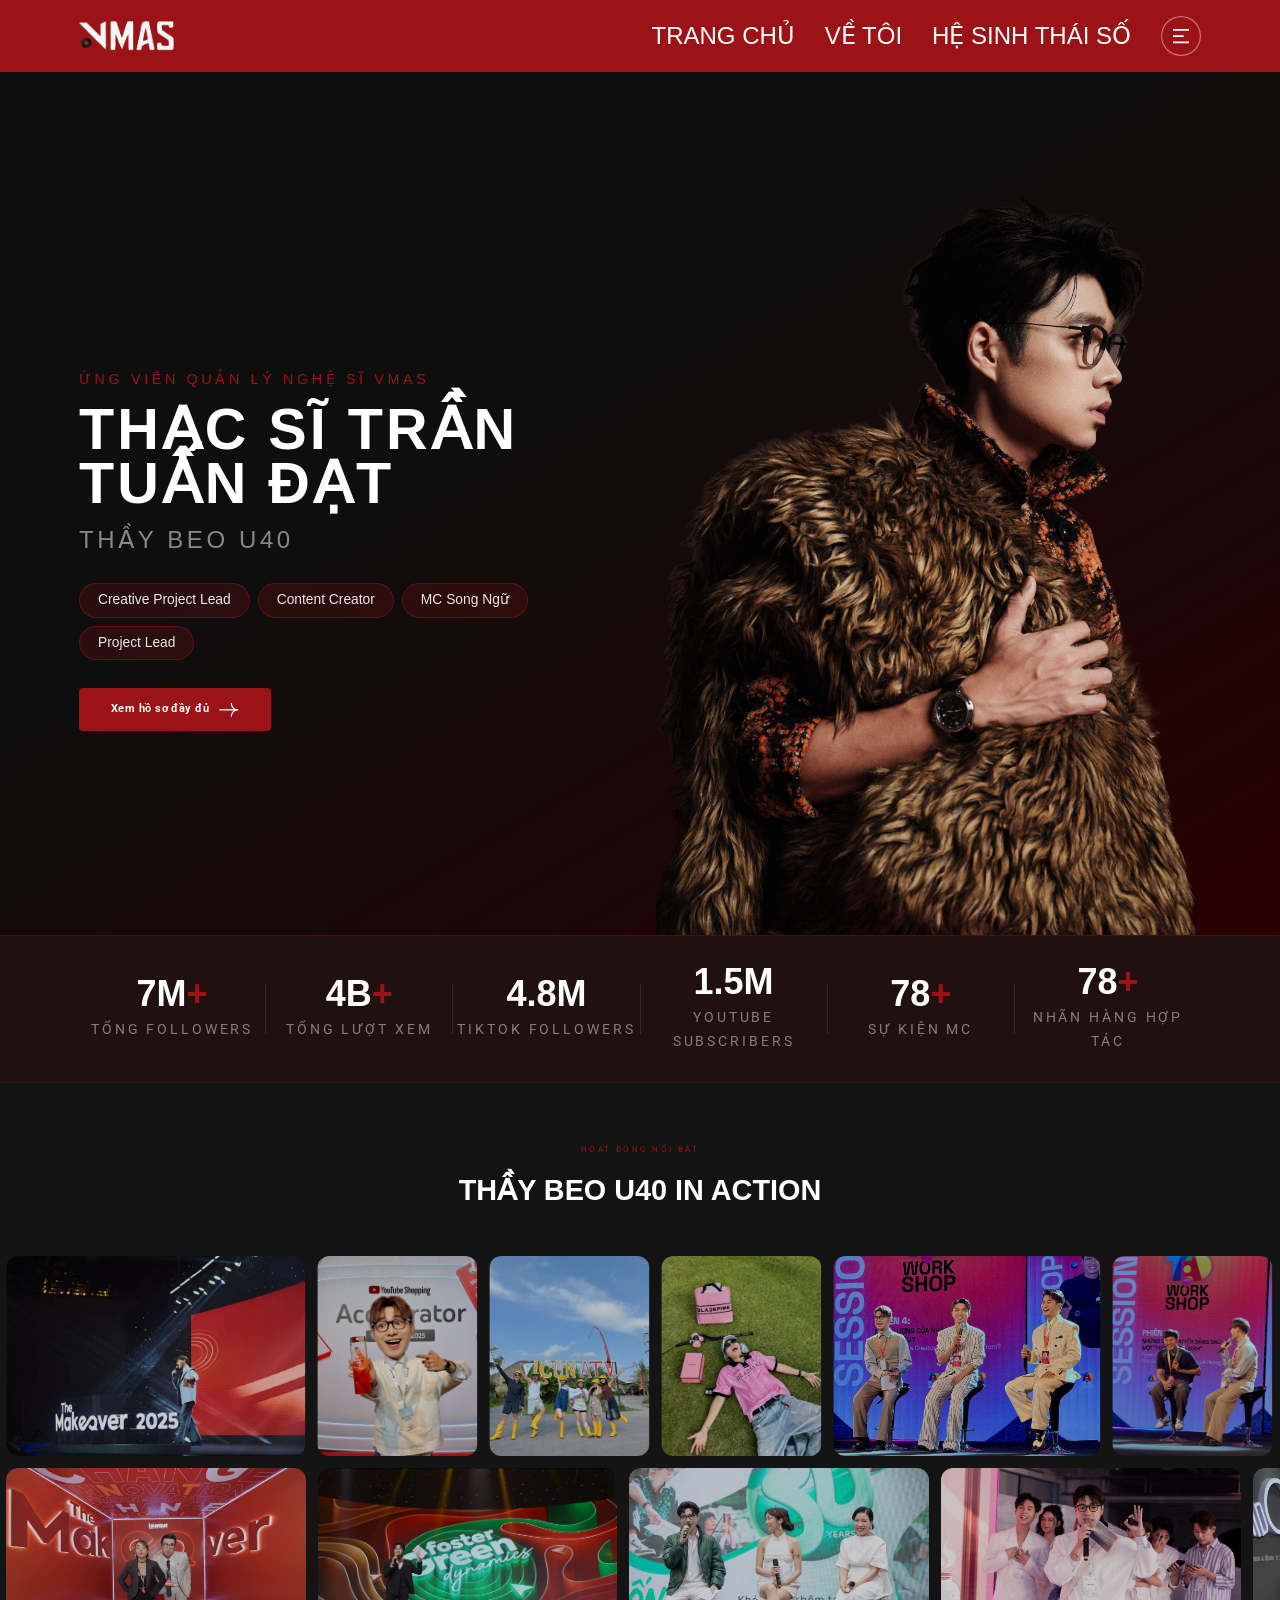
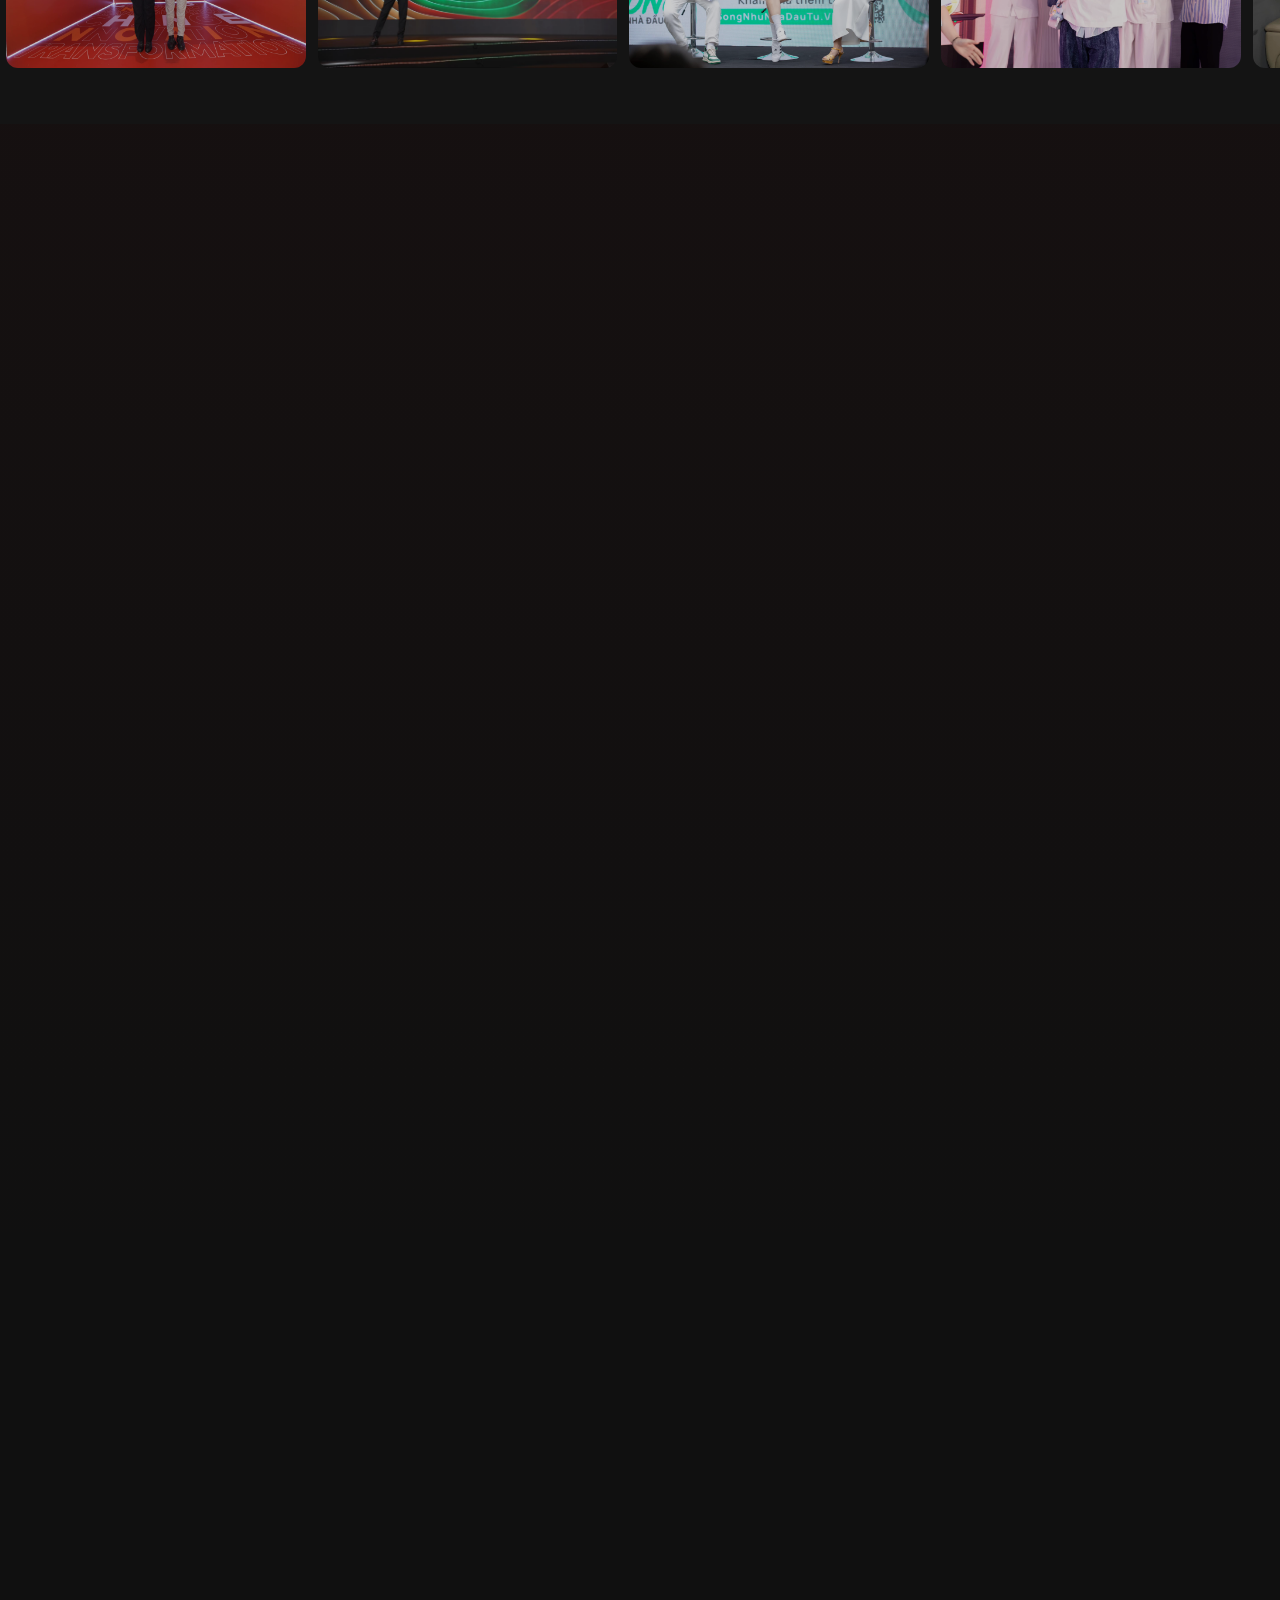
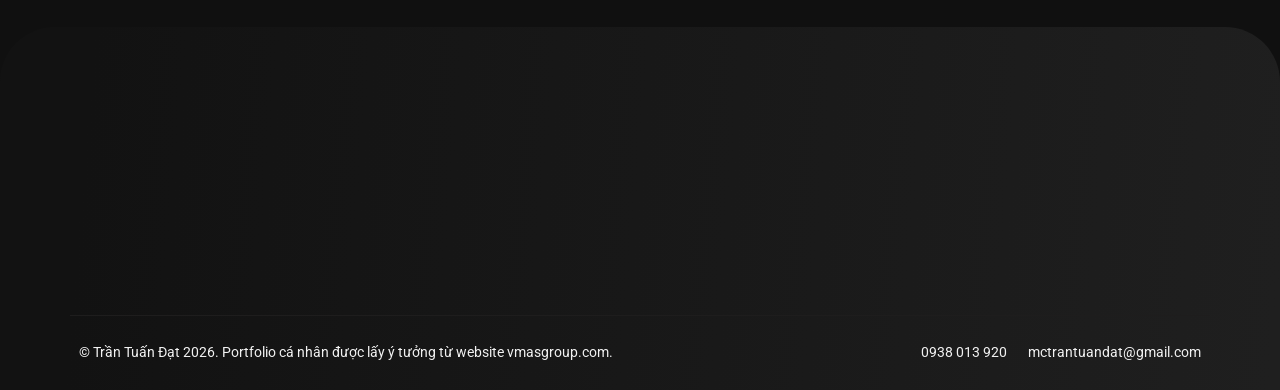
==== commit 40724953: "Update nav labels, typography, and remove 'Và' from declaration" ====
--- a/index.html
+++ b/index.html
@@ -4,7 +4,7 @@
     <meta charset="UTF-8">
     <meta name="viewport" content="width=device-width, initial-scale=1">
     <title>Trần Tuấn Đạt — Thầy Beo U40 | Portfolio</title>
-    <meta name="description" content="Content Creator · MC · Ứng viên Artist Growth tại VMAS — 9M followers · 6B views" />
+    <meta name="description" content="Creative Project Lead · Content Creator đa nền tảng · MC — 9M followers · 6B views" />
     <link rel="icon" href="assets/images/logo.png">
     <link rel="stylesheet" href="assets/css/fonts.css">
     <link rel="stylesheet" href="assets/css/bootstrap.min.css">
@@ -424,14 +424,14 @@
              onerror="this.onerror=null;this.style.display='none';">
     </div>
     <div class="hero-text-mobile">
-        <p style="font-family:'Phudu',sans-serif;font-size:clamp(0.95rem,2.5vw,1.15rem);letter-spacing:0.25em;color:#9b1316;text-transform:uppercase;margin-bottom:8px;">Ứng viên · Artist Manager / Artist Growth · VMAS</p>
-        <h1 style="font-family:'Phudu',sans-serif;font-size:clamp(2rem,9vw,3rem);font-weight:900;color:#fff;line-height:0.95;margin-bottom:8px;">TRẦN TUẤN ĐẠT</h1>
-        <p style="font-family:'Phudu',sans-serif;color:rgba(255,255,255,0.5);font-size:clamp(1rem,2.5vw,1.2rem);letter-spacing:0.15em;margin-bottom:18px;">THẦY BEO U40</p>
+        <p style="font-family:'Phudu',sans-serif;font-size:clamp(0.95rem,2.5vw,1.15rem);letter-spacing:0.25em;color:#9b1316;text-transform:uppercase;margin-bottom:8px;">ỨNG VIÊN QUẢN LÝ NGHỆ SĨ VMAS</p>
+        <h1 style="font-family:'Phudu',sans-serif;font-size:clamp(1.8rem,8vw,2.7rem);font-weight:900;color:#fff;line-height:0.95;margin-bottom:8px;">THẠC SĨ TRẦN TUẤN ĐẠT</h1>
+        <p style="font-family:'Phudu',sans-serif;color:rgba(255,255,255,0.5);font-size:clamp(1.25rem,3.2vw,1.6rem);letter-spacing:0.15em;margin-bottom:18px;">THẦY BEO U40</p>
         <div style="display:flex;flex-wrap:wrap;gap:7px;margin-bottom:20px;">
+            <span style="font-family:'Phudu',sans-serif;background:rgba(155,19,22,0.2);border:1px solid rgba(155,19,22,0.5);color:rgba(255,255,255,0.9);padding:6px 16px;border-radius:999px;font-size:clamp(0.95rem,2vw,1.1rem);">Creative Project Lead</span>
             <span style="font-family:'Phudu',sans-serif;background:rgba(155,19,22,0.2);border:1px solid rgba(155,19,22,0.5);color:rgba(255,255,255,0.9);padding:6px 16px;border-radius:999px;font-size:clamp(0.95rem,2vw,1.1rem);">Content Creator</span>
-            <span style="font-family:'Phudu',sans-serif;background:rgba(155,19,22,0.2);border:1px solid rgba(155,19,22,0.5);color:rgba(255,255,255,0.9);padding:6px 16px;border-radius:999px;font-size:clamp(0.95rem,2vw,1.1rem);">MC Chuyên nghiệp</span>
-            <span style="font-family:'Phudu',sans-serif;background:rgba(155,19,22,0.2);border:1px solid rgba(155,19,22,0.5);color:rgba(255,255,255,0.9);padding:6px 16px;border-radius:999px;font-size:clamp(0.95rem,2vw,1.1rem);">Giảng viên ĐH</span>
-            <span style="font-family:'Phudu',sans-serif;background:rgba(155,19,22,0.2);border:1px solid rgba(155,19,22,0.5);color:rgba(255,255,255,0.9);padding:6px 16px;border-radius:999px;font-size:clamp(0.95rem,2vw,1.1rem);">Artist Growth</span>
+            <span style="font-family:'Phudu',sans-serif;background:rgba(155,19,22,0.2);border:1px solid rgba(155,19,22,0.5);color:rgba(255,255,255,0.9);padding:6px 16px;border-radius:999px;font-size:clamp(0.95rem,2vw,1.1rem);">MC Song Ngữ</span>
+            <span style="font-family:'Phudu',sans-serif;background:rgba(155,19,22,0.2);border:1px solid rgba(155,19,22,0.5);color:rgba(255,255,255,0.9);padding:6px 16px;border-radius:999px;font-size:clamp(0.95rem,2vw,1.1rem);">Project Lead</span>
         </div>
         <a href="ve-toi.html" style="display:inline-flex;align-items:center;gap:8px;background:#9b1316;color:#fff;padding:12px 26px;border-radius:4px;font-weight:700;font-size:0.88rem;text-decoration:none;">
             Xem hồ sơ
@@ -443,14 +443,14 @@
     <div class="container position-relative d-none d-lg-block" style="z-index:1;">
         <div class="row align-items-center g-0">
             <div class="col-lg-6">
-                <p style="font-family:'Phudu',sans-serif;font-size:clamp(1rem,1.5vw,1.2rem);letter-spacing:0.25em;color:#9b1316;text-transform:uppercase;margin-bottom:12px;" data-aos="fade-up" data-aos-delay="80">Ứng viên · Artist Manager / Artist Growth · VMAS</p>
-                <h1 class="title-main" style="font-size:clamp(3rem,5.5vw,5.5rem);line-height:0.93;margin-bottom:10px;" data-aos="fade-up" data-aos-delay="120">TRẦN TUẤN ĐẠT</h1>
-                <p style="font-family:'Phudu',sans-serif;font-size:clamp(1.2rem,1.8vw,1.5rem);color:rgba(255,255,255,0.5);letter-spacing:0.15em;margin-bottom:22px;" data-aos="fade-up" data-aos-delay="160">THẦY BEO U40</p>
+                <p style="font-family:'Phudu',sans-serif;font-size:clamp(1rem,1.5vw,1.2rem);letter-spacing:0.25em;color:#9b1316;text-transform:uppercase;margin-bottom:12px;" data-aos="fade-up" data-aos-delay="80">ỨNG VIÊN QUẢN LÝ NGHỆ SĨ VMAS</p>
+                <h1 class="title-main" style="font-size:clamp(2.6rem,4.8vw,4.8rem);line-height:0.93;margin-bottom:10px;" data-aos="fade-up" data-aos-delay="120">THẠC SĨ TRẦN TUẤN ĐẠT</h1>
+                <p style="font-family:'Phudu',sans-serif;font-size:clamp(1.5rem,2.5vw,2rem);color:rgba(255,255,255,0.5);letter-spacing:0.15em;margin-bottom:22px;" data-aos="fade-up" data-aos-delay="160">THẦY BEO U40</p>
                 <div style="display:flex;flex-wrap:wrap;gap:8px;margin-bottom:28px;" data-aos="fade-up" data-aos-delay="240">
+                    <span style="font-family:'Phudu',sans-serif;background:rgba(155,19,22,0.2);border:1px solid rgba(155,19,22,0.5);color:rgba(255,255,255,0.9);padding:6px 18px;border-radius:999px;font-size:clamp(1rem,1.5vw,1.15rem);">Creative Project Lead</span>
                     <span style="font-family:'Phudu',sans-serif;background:rgba(155,19,22,0.2);border:1px solid rgba(155,19,22,0.5);color:rgba(255,255,255,0.9);padding:6px 18px;border-radius:999px;font-size:clamp(1rem,1.5vw,1.15rem);">Content Creator</span>
-                    <span style="font-family:'Phudu',sans-serif;background:rgba(155,19,22,0.2);border:1px solid rgba(155,19,22,0.5);color:rgba(255,255,255,0.9);padding:6px 18px;border-radius:999px;font-size:clamp(1rem,1.5vw,1.15rem);">MC Chuyên nghiệp</span>
-                    <span style="font-family:'Phudu',sans-serif;background:rgba(155,19,22,0.2);border:1px solid rgba(155,19,22,0.5);color:rgba(255,255,255,0.9);padding:6px 18px;border-radius:999px;font-size:clamp(1rem,1.5vw,1.15rem);">Giảng viên Đại học</span>
-                    <span style="font-family:'Phudu',sans-serif;background:rgba(155,19,22,0.2);border:1px solid rgba(155,19,22,0.5);color:rgba(255,255,255,0.9);padding:6px 18px;border-radius:999px;font-size:clamp(1rem,1.5vw,1.15rem);">Artist Growth</span>
+                    <span style="font-family:'Phudu',sans-serif;background:rgba(155,19,22,0.2);border:1px solid rgba(155,19,22,0.5);color:rgba(255,255,255,0.9);padding:6px 18px;border-radius:999px;font-size:clamp(1rem,1.5vw,1.15rem);">MC Song Ngữ</span>
+                    <span style="font-family:'Phudu',sans-serif;background:rgba(155,19,22,0.2);border:1px solid rgba(155,19,22,0.5);color:rgba(255,255,255,0.9);padding:6px 18px;border-radius:999px;font-size:clamp(1rem,1.5vw,1.15rem);">Project Lead</span>
                 </div>
                 <div style="display:flex;align-items:center;gap:16px;flex-wrap:wrap;" data-aos="fade-up" data-aos-delay="280">
                     <a href="ve-toi.html" style="display:inline-flex;align-items:center;gap:10px;background:#9b1316;color:#fff;padding:13px 32px;border-radius:4px;font-weight:700;font-size:0.92rem;text-decoration:none;letter-spacing:0.04em;">
@@ -840,7 +840,7 @@
             </a>
             <div class="platform-chip">
                 <span class="platform-chip-name">Instagram</span>
-                <span class="platform-chip-num">166K</span>
+                <span class="platform-chip-num">160K</span>
             </div>
             <div class="platform-chip">
                 <span class="platform-chip-name">Threads</span>
--- a/assets/css/theme.css
+++ b/assets/css/theme.css
@@ -1,6 +1,6 @@
 /* VMAS Theme - Local Version */
 html {
-    font-size: 62.5%;
+    font-size: 75%;
     color-scheme: dark;
 }
 
@@ -992,3 +992,32 @@
     transition: all 0.3s ease;
     margin-bottom: 10px;
 }
+
+/* Readability boost: tăng chữ nhỏ để dễ nhìn hơn */
+.copyright,
+.footer-widget--link,
+.footer-widget--item,
+.social-media--link,
+.stat-label,
+.platform-chip-name,
+.platform-main-label,
+.platform-sub-stat-label,
+.total-label,
+.total-stat-label,
+.strategy-desc,
+.impact-content-desc,
+.award-desc,
+.brand-logo-name,
+.academic-text,
+.declaration-sub,
+.vmas-label,
+.page-hero-label,
+.hero-eyebrow,
+.hero-alias,
+.nav-card-desc,
+.framework-sub,
+.funnel-desc,
+.edu-badge {
+    font-size: max(1.2rem, 12px) !important;
+    line-height: 1.65 !important;
+}
